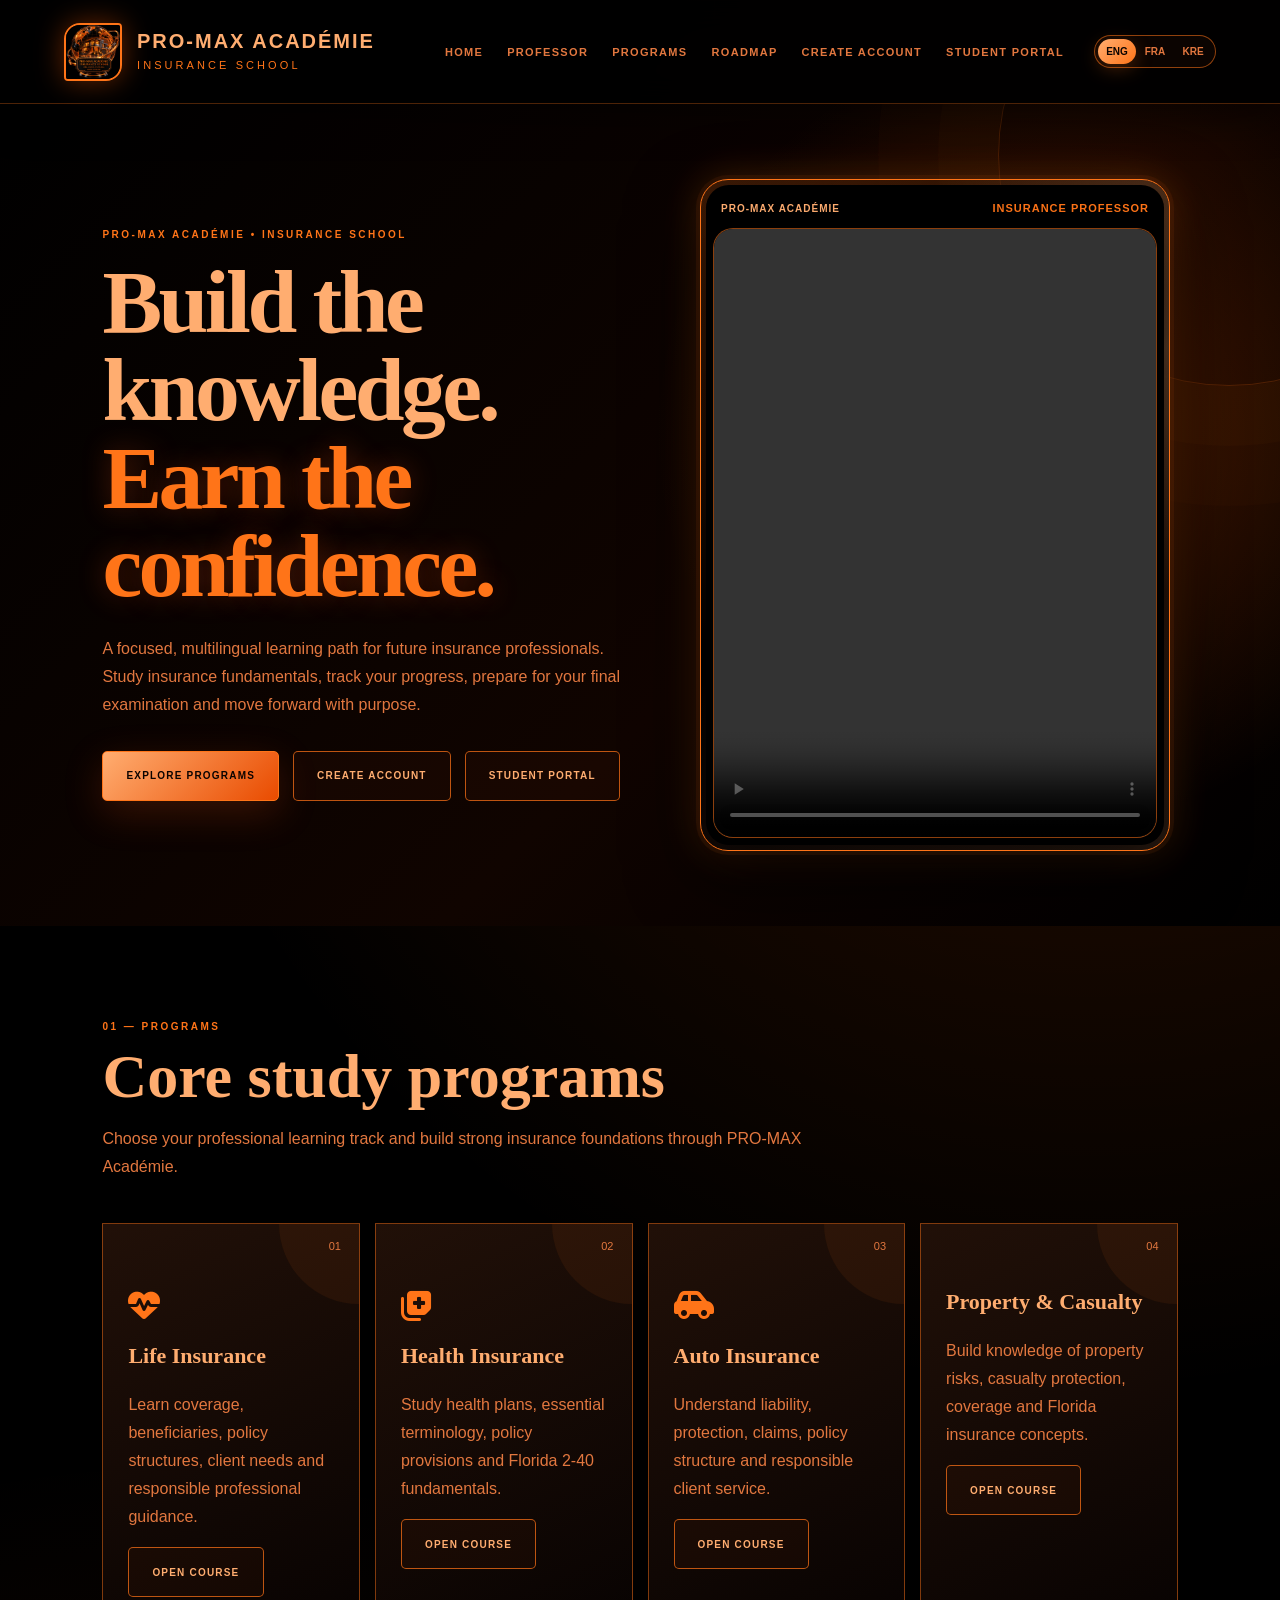
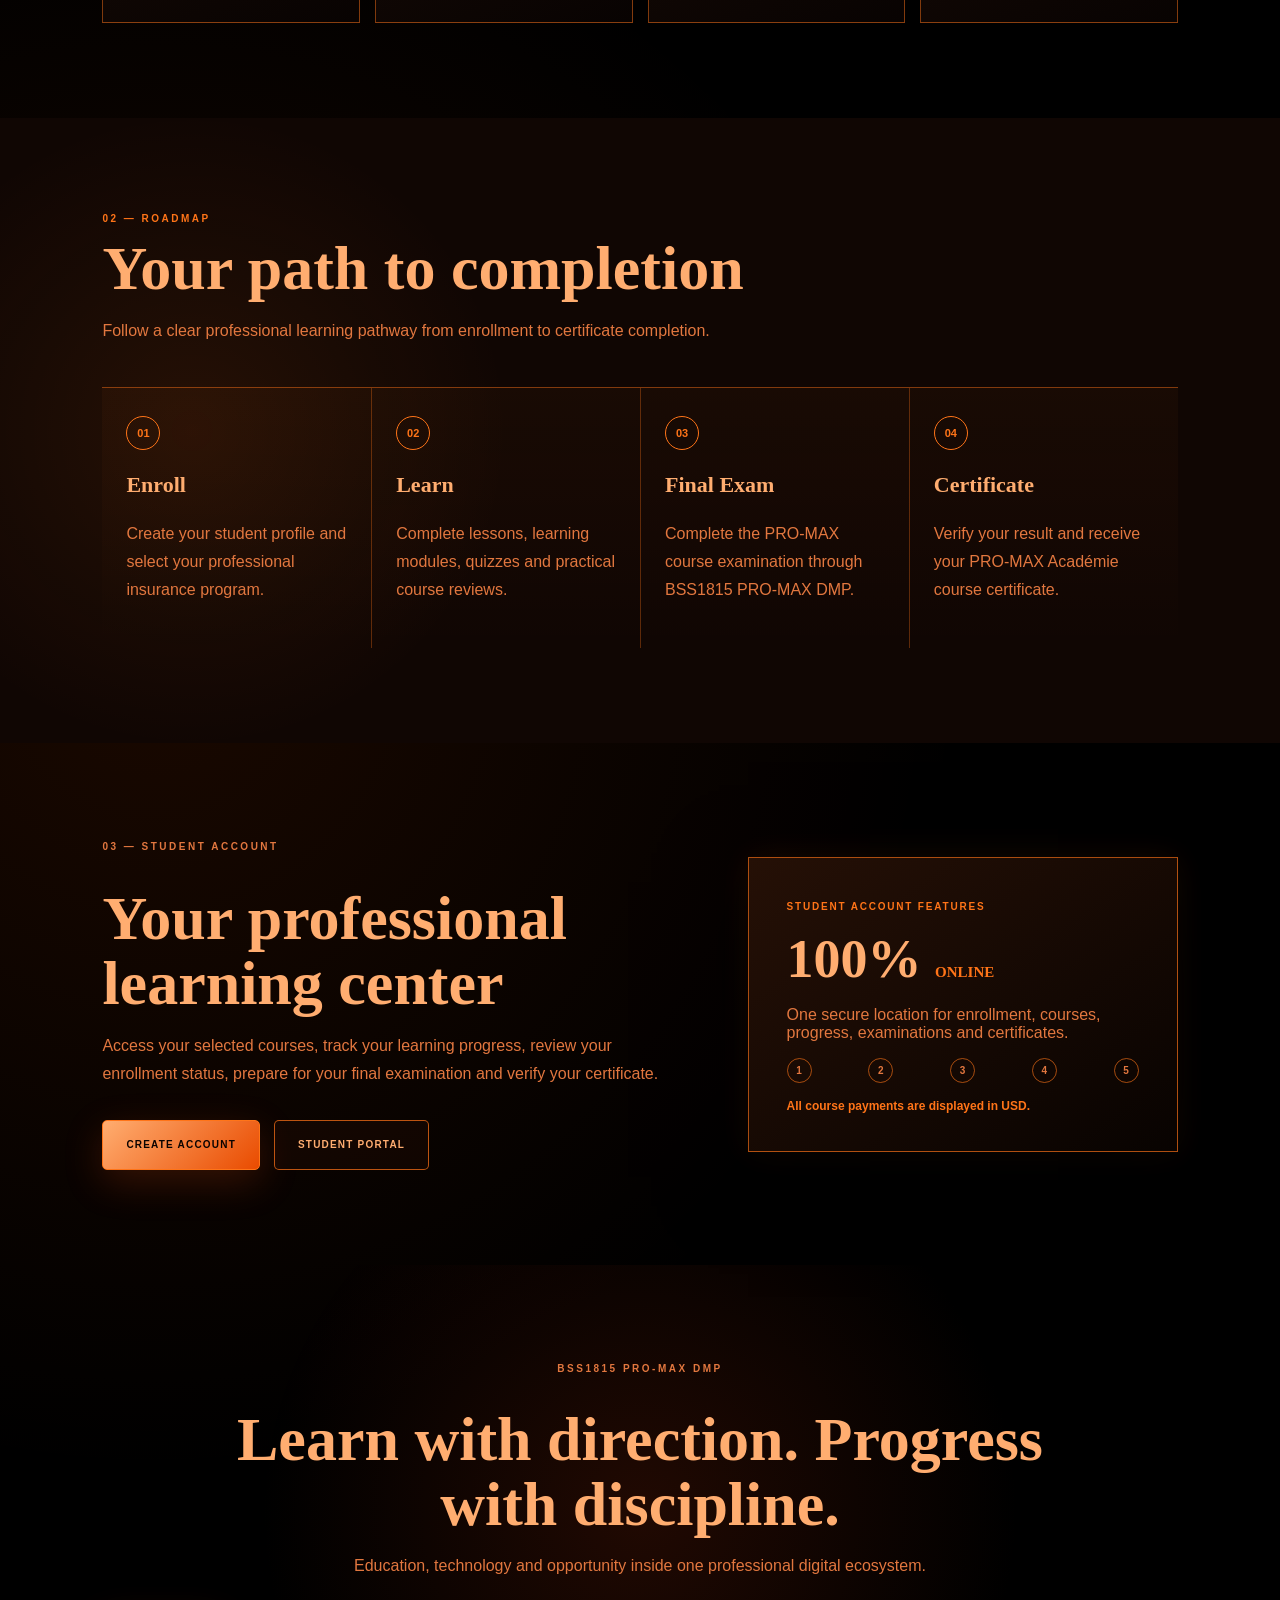
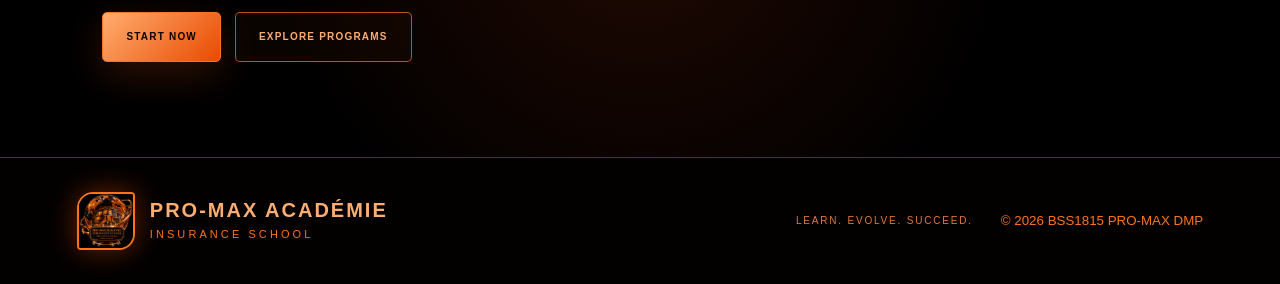
==== index.html @ a28168a7 "Refactor HTML structure and improve meta tags Updated the viewport meta tag formatting, improved the" ====
<!DOCTYPE html>
<html lang="en" id="htmlRoot" translate="no">
<head>
  <meta charset="UTF-8">

  <meta
    name="viewport"
    content="width=device-width, initial-scale=1.0"
  >

  <meta name="theme-color" content="#000000">
  <meta name="google" content="notranslate">

  <meta
    name="description"
    content="PRO-MAX Académie Insurance School — professional multilingual insurance education based in Orlando, Florida and available 100% online."
  >

  <title>PRO-MAX Académie | Insurance School</title>

  <link
    rel="preconnect"
    href="https://fonts.googleapis.com"
  >

  <link
    rel="preconnect"
    href="https://fonts.gstatic.com"
    crossorigin
  >

  <link
    href="https://fonts.googleapis.com/css2?family=Cinzel:wght@600;700;800;900&family=Montserrat:wght@400;500;600;700;800;900&display=swap"
    rel="stylesheet"
  >

  <link
    rel="stylesheet"
    href="https://cdnjs.cloudflare.com/ajax/libs/font-awesome/6.7.2/css/all.min.css"
  >

  <link rel="stylesheet" href="./style.css">
</head>

<body>

  <header class="topbar">

    <a
      class="brand"
      href="#home"
      aria-label="PRO-MAX Académie Insurance School"
    >
      <img
        class="brand-mark"
        src="./insurance-school-logo.png"
        alt="PRO-MAX Académie Insurance School"
      >

      <span>
        <strong>PRO-MAX ACADÉMIE</strong>
        <small data-t="schoolName">INSURANCE SCHOOL</small>
      </span>
    </a>

    <nav aria-label="Main navigation">

      <a href="#home" data-t="navHome">
        Home
      </a>

      <a href="#professor" data-t="navProfessor">
        Professor
      </a>

      <a href="#programs" data-t="navPrograms">
        Programs
      </a>

      <a href="#roadmap" data-t="navRoadmap">
        Roadmap
      </a>

      <a href="./student-profile.html" data-t="navCreate">
        Create Account
      </a>

      <a href="./student-portal.html" data-t="navPortal">
        Student Portal
      </a>

    </nav>

    <div
      class="langs"
      aria-label="Language selector"
    >
      <button
        type="button"
        class="active"
        data-lang="en"
      >
        ENG
      </button>

      <button
        type="button"
        data-lang="fr"
      >
        FRA
      </button>

      <button
        type="button"
        data-lang="ht"
      >
        KRE
      </button>
    </div>

  </header>

  <main>

    <section class="hero" id="home">

      <div class="hero-copy">

        <p class="kicker" data-t="eyebrow">
          PRO-MAX ACADÉMIE • INSURANCE SCHOOL
        </p>

        <h1>
          <b data-t="titleA">
            Build the knowledge.
          </b>

          <span data-t="titleB">
            Earn the confidence.
          </span>
        </h1>

        <p class="intro" data-t="intro">
          A focused, multilingual learning path for future
          insurance professionals. Study insurance fundamentals,
          track your progress, prepare for your final examination
          and move forward with purpose.
        </p>

        <div class="actions">

          <a
            class="primary"
            href="#programs"
            data-t="explore"
          >
            Explore Programs
          </a>

          <a
            class="secondary"
            href="./student-profile.html"
            data-t="createAccount"
          >
            Create Account
          </a>

          <a
            class="secondary"
            href="./student-portal.html"
            data-t="portal"
          >
            Student Portal
          </a>

        </div>

      </div>

      <div
        class="professor-video-wrap"
        id="professor"
      >

        <div class="professor-video-card">

          <div class="video-label">

            <span data-t="videoInstitution">
              PRO-MAX ACADÉMIE
            </span>

            <strong data-t="videoProfessor">
              INSURANCE PROFESSOR
            </strong>

          </div>

          <video
            class="professor-video"
            controls
            autoplay
            muted
            loop
            playsinline
            preload="auto"
          >
            <source
              src="./promax-insurance-professor-15s.mp4"
              type="video/mp4"
            >

            Your browser does not support HTML5 video.
          </video>

        </div>

      </div>

    </section>

    <section class="section" id="programs">

      <p class="kicker">
        01 — PROGRAMS
      </p>

      <h2 data-t="programTitle">
        Core study programs
      </h2>

      <p class="section-lead" data-t="programSub">
        Choose your professional learning track and build
        strong insurance foundations through PRO-MAX Académie.
      </p>

      <div class="grid">

        <article class="card">

          <span class="number">01</span>

          <i
            class="icon fa-solid fa-heart-pulse"
            aria-hidden="true"
          ></i>

          <h3 data-t="lifeTitle">
            Life Insurance
          </h3>

          <p data-t="lifeText">
            Learn coverage, beneficiaries, policy structures,
            client needs and responsible professional guidance.
          </p>

          <a
            class="secondary"
            href="./life-insurance.html"
            data-t="openCourse"
          >
            Open Course
          </a>

        </article>

        <article class="card">

          <span class="number">02</span>

          <i
            class="icon fa-solid fa-notes-medical"
            aria-hidden="true"
          ></i>

          <h3 data-t="healthTitle">
            Health Insurance
          </h3>

          <p data-t="healthText">
            Study health plans, essential terminology,
            policy provisions and Florida 2-40 fundamentals.
          </p>

          <a
            class="secondary"
            href="./health-insurance.html"
            data-t="openCourse"
          >
            Open Course
          </a>

        </article>

        <article class="card">

          <span class="number">03</span>

          <i
            class="icon fa-solid fa-car-side"
            aria-hidden="true"
          ></i>

          <h3 data-t="autoTitle">
            Auto Insurance
          </h3>

          <p data-t="autoText">
            Understand liability, protection, claims,
            policy structure and responsible client service.
          </p>

          <a
            class="secondary"
            href="./auto-insurance.html"
            data-t="openCourse"
          >
            Open Course
          </a>

        </article>

        <article class="card">

          <span class="number">04</span>

          <i
            class="icon fa-solid fa-house-shield"
            aria-hidden="true"
          ></i>

          <h3 data-t="propertyTitle">
            Property &amp; Casualty
          </h3>

          <p data-t="propertyText">
            Build knowledge of property risks, casualty
            protection, coverage and Florida insurance concepts.
          </p>

          <a
            class="secondary"
            href="./property-casualty.html"
            data-t="openCourse"
          >
            Open Course
          </a>

        </article>

      </div>

    </section>

    <section
      class="section dark"
      id="roadmap"
    >

      <p class="kicker">
        02 — ROADMAP
      </p>

      <h2 data-t="journey">
        Your path to completion
      </h2>

      <p class="section-lead" data-t="roadmapIntro">
        Follow a clear professional learning pathway from
        enrollment to certificate completion.
      </p>

      <div class="steps">

        <article class="step">

          <b>01</b>

          <h3 data-t="enrollTitle">
            Enroll
          </h3>

          <p data-t="enrollText">
            Create your student profile and select your
            professional insurance program.
          </p>

        </article>

        <article class="step">

          <b>02</b>

          <h3 data-t="learnTitle">
            Learn
          </h3>

          <p data-t="learnText">
            Complete lessons, learning modules,
            quizzes and practical course reviews.
          </p>

        </article>

        <article class="step">

          <b>03</b>

          <h3 data-t="examTitle">
            Final Exam
          </h3>

          <p data-t="examText">
            Complete the PRO-MAX course examination
            through BSS1815 PRO-MAX DMP.
          </p>

        </article>

        <article class="step">

          <b>04</b>

          <h3 data-t="certificateTitle">
            Certificate
          </h3>

          <p data-t="certificateText">
            Verify your result and receive your
            PRO-MAX Académie course certificate.
          </p>

        </article>

      </div>

    </section>

    <section
      class="section payment"
      id="portal"
    >

      <div class="payment-copy">

        <p class="kicker">
          03 — STUDENT ACCOUNT
        </p>

        <h2 data-t="studentCenterTitle">
          Your professional learning center
        </h2>

        <p data-t="studentCenterText">
          Access your selected courses, track your learning
          progress, review your enrollment status, prepare for
          your final examination and verify your certificate.
        </p>

        <div class="actions">

          <a
            class="primary"
            href="./student-profile.html"
            data-t="createAccount"
          >
            Create Account
          </a>

          <a
            class="secondary"
            href="./student-portal.html"
            data-t="portal"
          >
            Student Portal
          </a>

        </div>

      </div>

      <aside class="payment-card">

        <span data-t="accountFeatures">
          Student account features
        </span>

        <strong>
          100%
          <small data-t="online">
            ONLINE
          </small>
        </strong>

        <p data-t="accountText">
          One secure location for enrollment, courses,
          progress, examinations and certificates.
        </p>

        <div class="pay-dots">
          <b>1</b>
          <b>2</b>
          <b>3</b>
          <b>4</b>
          <b>5</b>
        </div>

        <div class="status" data-t="currencyNotice">
          All course payments are displayed in USD.
        </div>

      </aside>

    </section>

    <section class="cta">

      <p class="kicker">
        BSS1815 PRO-MAX DMP
      </p>

      <h2 data-t="promise">
        Learn with direction. Progress with discipline.
      </h2>

      <p data-t="promiseSub">
        Education, technology and opportunity inside one
        professional digital ecosystem.
      </p>

      <div class="actions">

        <a
          class="primary"
          href="./student-profile.html"
          data-t="startNow"
        >
          Start Now
        </a>

        <a
          class="secondary"
          href="#programs"
          data-t="explore"
        >
          Explore Programs
        </a>

      </div>

    </section>

  </main>

  <footer>

    <div class="brand">

      <img
        class="brand-mark"
        src="./insurance-school-logo.png"
        alt="PRO-MAX Académie Insurance School"
      >

      <span>
        <strong>PRO-MAX ACADÉMIE</strong>

        <small data-t="schoolName">
          INSURANCE SCHOOL
        </small>
      </span>

    </div>

    <p data-t="footer">
      LEARN. EVOLVE. SUCCEED.
    </p>

    <small>
      © <span id="year">2026</span>
      BSS1815 PRO-MAX DMP
    </small>

  </footer>

  <script>
    "use strict";

    const translations = {
      en: {
        schoolName: "INSURANCE SCHOOL",
        navHome: "Home",
        navProfessor: "Professor",
        navPrograms: "Programs",
        navRoadmap: "Roadmap",
        navCreate: "Create Account",
        navPortal: "Student Portal",
        eyebrow: "PRO-MAX ACADÉMIE • INSURANCE SCHOOL",
        titleA: "Build the knowledge.",
        titleB: "Earn the confidence.",
        intro:
          "A focused, multilingual learning path for future insurance professionals. Study insurance fundamentals, track your progress, prepare for your final examination and move forward with purpose.",
        explore: "Explore Programs",
        createAccount: "Create Account",
        portal: "Student Portal",
        videoInstitution: "PRO-MAX ACADÉMIE",
        videoProfessor: "INSURANCE PROFESSOR",
        programTitle: "Core study programs",
        programSub:
          "Choose your professional learning track and build strong insurance foundations through PRO-MAX Académie.",
        lifeTitle: "Life Insurance",
        lifeText:
          "Learn coverage, beneficiaries, policy structures, client needs and responsible professional guidance.",
        healthTitle: "Health Insurance",
        healthText:
          "Study health plans, essential terminology, policy provisions and Florida 2-40 fundamentals.",
        autoTitle: "Auto Insurance",
        autoText:
          "Understand liability, protection, claims, policy structure and responsible client service.",
        propertyTitle: "Property & Casualty",
        propertyText:
          "Build knowledge of property risks, casualty protection, coverage and Florida insurance concepts.",
        openCourse: "Open Course",
        journey: "Your path to completion",
        roadmapIntro:
          "Follow a clear professional learning pathway from enrollment to certificate completion.",
        enrollTitle: "Enroll",
        enrollText:
          "Create your student profile and select your professional insurance program.",
        learnTitle: "Learn",
        learnText:
          "Complete lessons, learning modules, quizzes and practical course reviews.",
        examTitle: "Final Exam",
        examText:
          "Complete the PRO-MAX course examination through BSS1815 PRO-MAX DMP.",
        certificateTitle: "Certificate",
        certificateText:
          "Verify your result and receive your PRO-MAX Académie course certificate.",
        studentCenterTitle:
          "Your professional learning center",
        studentCenterText:
          "Access your selected courses, track your learning progress, review your enrollment status, prepare for your final examination and verify your certificate.",
        accountFeatures:
          "Student account features",
        online: "ONLINE",
        accountText:
          "One secure location for enrollment, courses, progress, examinations and certificates.",
        currencyNotice:
          "All course payments are displayed in USD.",
        promise:
          "Learn with direction. Progress with discipline.",
        promiseSub:
          "Education, technology and opportunity inside one professional digital ecosystem.",
        startNow: "Start Now",
        footer:
          "LEARN. EVOLVE. SUCCEED."
      },

      fr: {
        schoolName: "ÉCOLE D’ASSURANCE",
        navHome: "Accueil",
        navProfessor: "Professeur",
        navPrograms: "Programmes",
        navRoadmap: "Parcours",
        navCreate: "Créer un compte",
        navPortal: "Portail étudiant",
        eyebrow:
          "PRO-MAX ACADÉMIE • ÉCOLE D’ASSURANCE",
        titleA:
          "Développez vos connaissances.",
        titleB:
          "Gagnez en confiance.",
        intro:
          "Un parcours multilingue destiné aux futurs professionnels de l’assurance. Étudiez les principes fondamentaux, suivez votre progression et préparez votre examen final.",
        explore:
          "Voir les programmes",
        createAccount:
          "Créer un compte",
        portal:
          "Portail étudiant",
        videoInstitution:
          "PRO-MAX ACADÉMIE",
        videoProfessor:
          "PROFESSEUR D’ASSURANCE",
        programTitle:
          "Programmes fondamentaux",
        programSub:
          "Choisissez votre parcours professionnel et développez de solides connaissances en assurance.",
        lifeTitle:
          "Assurance vie",
        lifeText:
          "Étudiez les garanties, les bénéficiaires, les contrats et les besoins des clients.",
        healthTitle:
          "Assurance santé",
        healthText:
          "Étudiez les régimes, la terminologie et les principes Florida 2-40.",
        autoTitle:
          "Assurance automobile",
        autoText:
          "Comprenez la responsabilité, la protection, les réclamations et les contrats.",
        propertyTitle:
          "Biens et risques divers",
        propertyText:
          "Développez vos connaissances des risques, protections et garanties.",
        openCourse:
          "Ouvrir le cours",
        journey:
          "Votre parcours vers la réussite",
        roadmapIntro:
          "Suivez un parcours professionnel clair de l’inscription au certificat.",
        enrollTitle:
          "Inscription",
        enrollText:
          "Créez votre profil étudiant et sélectionnez votre programme.",
        learnTitle:
          "Formation",
        learnText:
          "Terminez les leçons, modules, quiz et révisions pratiques.",
        examTitle:
          "Examen final",
        examText:
          "Passez l’examen PRO-MAX via BSS1815 PRO-MAX DMP.",
        certificateTitle:
          "Certificat",
        certificateText:
          "Vérifiez votre résultat et recevez votre certificat PRO-MAX Académie.",
        studentCenterTitle:
          "Votre centre d’apprentissage",
        studentCenterText:
          "Accédez à vos cours, suivez votre progression et préparez votre examen.",
        accountFeatures:
          "Fonctions du compte étudiant",
        online:
          "EN LIGNE",
        accountText:
          "Un espace sécurisé pour les cours, les examens et les certificats.",
        currencyNotice:
          "Tous les paiements des cours sont affichés en USD.",
        promise:
          "Apprenez avec méthode. Progressez avec discipline.",
        promiseSub:
          "Éducation, technologie et opportunité dans un écosystème professionnel.",
        startNow:
          "Commencer",
        footer:
          "APPRENDRE. ÉVOLUER. RÉUSSIR."
      },

      ht: {
        schoolName: "LEKÒL ASIRANS",
        navHome: "Akèy",
        navProfessor: "Pwofesè",
        navPrograms: "Pwogram",
        navRoadmap: "Chemen",
        navCreate: "Kreye kont",
        navPortal: "Pòtal elèv",
        eyebrow:
          "PRO-MAX ACADÉMIE • LEKÒL ASIRANS",
        titleA:
          "Devlope konesans.",
        titleB:
          "Pran konfyans.",
        intro:
          "Yon chemen aprantisaj nan plizyè lang pou pwochen pwofesyonèl asirans yo. Etidye prensip asirans yo, swiv pwogrè ou epi prepare egzamen final ou.",
        explore:
          "Gade pwogram yo",
        createAccount:
          "Kreye kont",
        portal:
          "Pòtal elèv",
        videoInstitution:
          "PRO-MAX ACADÉMIE",
        videoProfessor:
          "PWOFESÈ ASIRANS",
        programTitle:
          "Pwogram prensipal yo",
        programSub:
          "Chwazi pwogram pwofesyonèl ou epi devlope bon konesans nan asirans.",
        lifeTitle:
          "Asirans vi",
        lifeText:
          "Aprann sou pwoteksyon, benefisyè, kontra ak bezwen kliyan yo.",
        healthTitle:
          "Asirans sante",
        healthText:
          "Etidye plan sante, tèm enpòtan ak prensip Florida 2-40.",
        autoTitle:
          "Asirans machin",
        autoText:
          "Konprann responsablite, pwoteksyon, reklamasyon ak kontra yo.",
        propertyTitle:
          "Pwopriyete ak responsablite",
        propertyText:
          "Devlope konesans sou risk, pwoteksyon ak garanti asirans.",
        openCourse:
          "Ouvri kou a",
        journey:
          "Chemen ou pou fini",
        roadmapIntro:
          "Swiv yon chemen klè depi enskripsyon rive nan sètifika.",
        enrollTitle:
          "Enskri",
        enrollText:
          "Kreye pwofil elèv ou epi chwazi pwogram asirans ou.",
        learnTitle:
          "Aprann",
        learnText:
          "Fini leson, modil, egzamen pratik ak revizyon yo.",
        examTitle:
          "Egzamen final",
        examText:
          "Pase egzamen PRO-MAX la atravè BSS1815 PRO-MAX DMP.",
        certificateTitle:
          "Sètifika",
        certificateText:
          "Verifye rezilta ou epi resevwa sètifika PRO-MAX Académie ou.",
        studentCenterTitle:
          "Sant aprantisaj pwofesyonèl ou",
        studentCenterText:
          "Antre nan kou ou yo, swiv pwogrè ou epi prepare egzamen final ou.",
        accountFeatures:
          "Fonksyon kont elèv la",
        online:
          "SOU ENTÈNÈT",
        accountText:
          "Yon espas sekirize pou kou, egzamen ak sètifika.",
        currencyNotice:
          "Tout peman kou yo afiche an USD.",
        promise:
          "Aprann avèk direksyon. Avanse avèk disiplin.",
        promiseSub:
          "Edikasyon, teknoloji ak opòtinite nan yon ekosistèm pwofesyonèl.",
        startNow:
          "Kòmanse",
        footer:
          "APRANN. EVOLYE. REYISI."
      }
    };

    function changeLanguage(language) {
      const selected =
        translations[language] || translations.en;

      document.documentElement.lang =
        language === "ht" ? "ht" : language;

      document
        .querySelectorAll("[data-t]")
        .forEach(function (element) {
          const key = element.dataset.t;

          if (selected[key]) {
            element.textContent = selected[key];
          }
        });

      document
        .querySelectorAll("[data-lang]")
        .forEach(function (button) {
          button.classList.toggle(
            "active",
            button.dataset.lang === language
          );
        });

      localStorage.setItem(
        "promaxInsuranceLanguage",
        language
      );
    }

    document
      .querySelectorAll("[data-lang]")
      .forEach(function (button) {
        button.addEventListener(
          "click",
          function () {
            changeLanguage(button.dataset.lang);
          }
        );
      });

    const savedLanguage =
      localStorage.getItem(
        "promaxInsuranceLanguage"
      ) || "en";

    changeLanguage(savedLanguage);

    document.getElementById("year").textContent =
      new Date().getFullYear();
  </script>

</body>
</html>
---- style.css ----
:root {
  --black: #000000;
  --black-soft: #0b0300;
  --black-card: #130603;
  --apricot: #ffad70;
  --apricot-dark: #e2773f;
  --orange: #ff7418;
  --burnt-orange: #e94b00;
  --orange-line: #c74610;
  --orange-glow: rgba(255, 116, 24, 0.35);
  --border: rgba(255, 116, 24, 0.38);
}

* {
  box-sizing: border-box;
}

html {
  scroll-behavior: smooth;
}

body {
  min-height: 100vh;
  margin: 0;
  overflow-x: hidden;
  color: var(--apricot);
  background:
    radial-gradient(
      circle at 85% 12%,
      rgba(255, 90, 0, 0.17),
      transparent 30%
    ),
    radial-gradient(
      circle at 12% 65%,
      rgba(233, 75, 0, 0.11),
      transparent 32%
    ),
    var(--black);
  font-family: Arial, Helvetica, sans-serif;
}

body::before {
  content: "";
  position: fixed;
  inset: 0;
  z-index: -1;
  pointer-events: none;
  background-image:
    linear-gradient(
      rgba(255, 116, 24, 0.025) 1px,
      transparent 1px
    ),
    linear-gradient(
      90deg,
      rgba(255, 116, 24, 0.025) 1px,
      transparent 1px
    );
  background-size: 42px 42px;
  mask-image:
    linear-gradient(
      to bottom,
      rgba(0, 0, 0, 0.7),
      transparent 85%
    );
}

img,
iframe {
  max-width: 100%;
}

a {
  color: inherit;
  text-decoration: none;
}

button,
input,
select,
textarea {
  font: inherit;
}

button,
a {
  -webkit-tap-highlight-color: transparent;
}

section {
  scroll-margin-top: 110px;
}

/* HEADER */

.topbar {
  position: sticky;
  top: 0;
  z-index: 100;
  display: flex;
  align-items: center;
  min-height: 104px;
  padding: 12px 5vw;
  gap: 30px;
  border-bottom: 1px solid rgba(255, 116, 24, 0.3);
  background: rgba(0, 0, 0, 0.95);
  box-shadow: 0 12px 40px rgba(0, 0, 0, 0.45);
  backdrop-filter: blur(15px);
}

.brand {
  display: flex;
  align-items: center;
  min-width: 0;
  margin-right: auto;
  gap: 15px;
}

.brand-mark {
  display: grid;
  flex: 0 0 58px;
  width: 58px;
  height: 58px;
  place-items: center;
  border: 2px solid var(--orange);
  border-radius: 16px 4px;
  color: var(--apricot);
  background:
    linear-gradient(
      145deg,
      rgba(255, 116, 24, 0.2),
      rgba(0, 0, 0, 0.95)
    );
  box-shadow:
    0 0 28px rgba(255, 90, 0, 0.4),
    inset 0 0 18px rgba(255, 116, 24, 0.12);
  font-size: 19px;
  font-weight: 900;
}

.brand span {
  min-width: 0;
}

.brand strong,
.brand small {
  display: block;
}

.brand strong {
  color: var(--apricot);
  font-size: 20px;
  line-height: 1.1;
  letter-spacing: 0.1em;
  white-space: nowrap;
}

.brand small {
  margin-top: 7px;
  color: var(--orange);
  font-size: 11px;
  line-height: 1.2;
  letter-spacing: 0.28em;
  white-space: nowrap;
}

nav {
  display: flex;
  align-items: center;
  gap: 24px;
}

nav a {
  position: relative;
  padding: 12px 0;
  color: var(--apricot-dark);
  font-size: 11px;
  font-weight: 800;
  letter-spacing: 0.12em;
  text-transform: uppercase;
  transition:
    color 0.25s ease,
    transform 0.25s ease;
}

nav a::after {
  content: "";
  position: absolute;
  right: 0;
  bottom: 5px;
  left: 0;
  height: 1px;
  background: var(--orange);
  transform: scaleX(0);
  transition: transform 0.25s ease;
}

nav a:hover {
  color: var(--apricot);
  transform: translateY(-1px);
}

nav a:hover::after {
  transform: scaleX(1);
}

.langs {
  display: flex;
  padding: 3px;
  border: 1px solid rgba(255, 116, 24, 0.55);
  border-radius: 30px;
  background: rgba(255, 116, 24, 0.04);
}

.langs button {
  min-width: 38px;
  padding: 7px;
  border: 0;
  border-radius: 20px;
  color: var(--apricot-dark);
  background: transparent;
  cursor: pointer;
  font-size: 10px;
  font-weight: 900;
  transition:
    color 0.2s ease,
    background 0.2s ease,
    transform 0.2s ease;
}

.langs button:hover {
  color: var(--apricot);
}

.langs button.active {
  color: var(--black-soft);
  background:
    linear-gradient(
      135deg,
      var(--apricot),
      var(--orange)
    );
  box-shadow: 0 5px 18px rgba(255, 116, 24, 0.25);
}

/* HERO */

.hero {
  position: relative;
  display: grid;
  grid-template-columns: 1.05fr 0.95fr;
  align-items: center;
  min-height: 680px;
  padding: 75px 8vw;
  gap: 55px;
  overflow: hidden;
  background:
    radial-gradient(
      circle at 82% 40%,
      rgba(255, 90, 0, 0.24),
      transparent 34%
    ),
    linear-gradient(
      135deg,
      var(--black),
      #100400 60%,
      var(--black)
    );
}

.hero::before {
  content: "";
  position: absolute;
  top: -180px;
  right: -180px;
  width: 460px;
  height: 460px;
  border: 1px solid rgba(255, 116, 24, 0.2);
  border-radius: 50%;
  box-shadow:
    0 0 0 60px rgba(255, 116, 24, 0.025),
    0 0 0 120px rgba(255, 116, 24, 0.018);
  pointer-events: none;
}

.hero-copy,
.professor-video-wrap {
  position: relative;
  z-index: 2;
}

.kicker {
  margin: 0;
  color: var(--orange);
  font-size: 10px;
  font-weight: 900;
  letter-spacing: 0.25em;
  text-transform: uppercase;
}

.hero h1 {
  margin: 18px 0 25px;
  color: var(--apricot);
  font-family: Georgia, "Times New Roman", serif;
  font-size: clamp(50px, 7vw, 94px);
  line-height: 0.98;
  letter-spacing: -0.04em;
}

.hero h1 b {
  display: block;
  color: var(--apricot);
}

.hero h1 span {
  display: block;
  color: var(--orange);
  text-shadow: 0 0 28px rgba(233, 84, 23, 0.3);
}

.intro,
.section-lead,
.card p,
.step p,
.cta > p {
  max-width: 720px;
  color: var(--apricot-dark);
  line-height: 1.75;
}

.intro {
  font-size: 16px;
}

.actions {
  display: flex;
  margin-top: 32px;
  gap: 14px;
}

.primary,
.secondary {
  display: inline-flex;
  align-items: center;
  justify-content: center;
  min-height: 50px;
  padding: 14px 23px;
  border-radius: 5px;
  font-size: 10px;
  font-weight: 900;
  letter-spacing: 0.12em;
  text-align: center;
  text-transform: uppercase;
  transition:
    transform 0.25s ease,
    box-shadow 0.25s ease,
    border-color 0.25s ease;
}

.primary {
  border: 1px solid var(--orange);
  color: var(--black-soft);
  background:
    linear-gradient(
      135deg,
      var(--apricot),
      var(--burnt-orange)
    );
  box-shadow: 0 12px 38px rgba(217, 77, 20, 0.22);
}

.secondary {
  border: 1px solid rgba(255, 116, 24, 0.72);
  color: var(--apricot);
  background: rgba(255, 116, 24, 0.04);
}

.primary:hover,
.secondary:hover {
  transform: translateY(-3px);
  border-color: var(--apricot);
  box-shadow: 0 15px 35px rgba(255, 116, 24, 0.28);
}

/* PROFESSOR VIDEO */

.professor-video-wrap {
  display: flex;
  align-items: center;
  justify-content: center;
  width: 100%;
}

.professor-video-card {
  position: relative;
  width: min(100%, 470px);
  padding: 12px;
  overflow: hidden;
  border: 1px solid var(--orange);
  border-radius: 28px;
  background:
    linear-gradient(
      145deg,
      rgba(255, 116, 24, 0.2),
      rgba(0, 0, 0, 0.98) 48%,
      rgba(255, 173, 112, 0.14)
    );
  box-shadow:
    0 0 0 4px rgba(255, 116, 24, 0.07),
    0 25px 70px rgba(0, 0, 0, 0.75),
    0 0 38px rgba(255, 116, 24, 0.27);
  isolation: isolate;
}

.professor-video-card::before {
  content: "";
  position: absolute;
  inset: -55%;
  z-index: -1;
  background:
    conic-gradient(
      transparent,
      rgba(255, 173, 112, 0.3),
      transparent 30%
    );
  animation: professorGlow 8s linear infinite;
}

.professor-video-card::after {
  content: "";
  position: absolute;
  inset: 5px;
  z-index: -1;
  border-radius: 23px;
  background: var(--black);
}

.video-label {
  display: flex;
  position: relative;
  z-index: 2;
  align-items: center;
  justify-content: space-between;
  padding: 10px 8px 14px;
  gap: 12px;
  color: var(--apricot);
  letter-spacing: 1px;
}

.video-label span {
  color: var(--apricot);
  font-size: 10px;
  font-weight: 800;
}

.video-label strong {
  color: var(--orange);
  font-size: 11px;
  font-weight: 900;
}

.professor-video {
  display: block;
  position: relative;
  z-index: 2;
  width: 100%;
  height: 610px;
  overflow: hidden;
  border: 1px solid rgba(255, 116, 24, 0.55);
  border-radius: 20px;
  background: var(--black);
  box-shadow:
    inset 0 0 30px rgba(255, 116, 24, 0.08),
    0 18px 45px rgba(0, 0, 0, 0.5);
}

.open-professor-video {
  display: flex;
  position: relative;
  z-index: 2;
  align-items: center;
  justify-content: center;
  min-height: 54px;
  margin-top: 12px;
  padding: 12px 18px;
  border: 1px solid var(--orange);
  border-radius: 16px;
  color: var(--black);
  background:
    linear-gradient(
      135deg,
      var(--apricot),
      var(--orange)
    );
  box-shadow: 0 10px 28px rgba(255, 116, 24, 0.2);
  font-size: 12px;
  font-weight: 900;
  letter-spacing: 1px;
  text-align: center;
  transition:
    transform 0.25s ease,
    box-shadow 0.25s ease;
}

.open-professor-video:hover {
  transform: translateY(-3px);
  box-shadow: 0 15px 34px rgba(255, 116, 24, 0.38);
}

/* PROGRAM SECTIONS */

.section,
.cta {
  padding: 95px 8vw;
}

.section h2,
.cta h2 {
  margin: 12px 0;
  color: var(--apricot);
  font-family: Georgia, "Times New Roman", serif;
  font-size: clamp(36px, 5vw, 62px);
  font-weight: 700;
  line-height: 1.05;
}

.grid,
.steps {
  display: grid;
  grid-template-columns: repeat(4, 1fr);
  margin-top: 42px;
  gap: 15px;
}

.card {
  position: relative;
  min-height: 280px;
  padding: 25px;
  overflow: hidden;
  border: 1px solid rgba(255, 116, 24, 0.48);
  background:
    linear-gradient(
      155deg,
      #211008,
      #080302
    );
  transition:
    transform 0.25s ease,
    border-color 0.25s ease,
    box-shadow 0.25s ease;
}

.card::before {
  content: "";
  position: absolute;
  top: -80px;
  right: -80px;
  width: 160px;
  height: 160px;
  border-radius: 50%;
  background: rgba(255, 116, 24, 0.07);
}

.card:hover {
  transform: translateY(-6px);
  border-color: var(--orange);
  box-shadow: 0 22px 45px rgba(0, 0, 0, 0.45);
}

.card .number {
  position: absolute;
  top: 16px;
  right: 18px;
  color: var(--apricot-dark);
  font-size: 11px;
}

.card .icon {
  display: block;
  margin: 40px 0 22px;
  color: var(--orange);
  font-size: 32px;
}

.card h3,
.step h3 {
  color: var(--apricot);
  font-family: Georgia, "Times New Roman", serif;
  font-size: 22px;
  font-weight: 700;
}

.dark {
  background:
    radial-gradient(
      circle at 15% 50%,
      rgba(255, 116, 24, 0.09),
      transparent 28%
    ),
    #100603;
}

.steps {
  border-top: 1px solid rgba(255, 116, 24, 0.48);
  gap: 0;
}

.step {
  min-height: 225px;
  padding: 28px 24px;
  border-left: 1px solid rgba(255, 116, 24, 0.32);
  background:
    linear-gradient(
      180deg,
      rgba(255, 116, 24, 0.04),
      transparent
    );
}

.step:first-child {
  border-left: 0;
}

.step > b {
  display: inline-grid;
  width: 34px;
  height: 34px;
  place-items: center;
  border: 1px solid var(--orange);
  border-radius: 50%;
  color: var(--orange);
  font-size: 11px;
}

/* PAYMENT */

.payment {
  display: grid;
  grid-template-columns: 1fr 430px;
  align-items: center;
  gap: 75px;
}

.payment-copy p {
  margin-bottom: 30px;
  color: var(--apricot-dark);
  line-height: 1.75;
}

.payment-card {
  padding: 38px;
  border: 1px solid rgba(255, 116, 24, 0.65);
  background:
    linear-gradient(
      145deg,
      #251006,
      #080301
    );
  box-shadow:
    0 25px 80px rgba(0, 0, 0, 0.75),
    0 0 32px rgba(255, 116, 24, 0.09);
}

.payment-card > span {
  color: var(--orange);
  font-size: 10px;
  font-weight: 900;
  letter-spacing: 0.18em;
  text-transform: uppercase;
}

.payment-card > strong {
  display: block;
  margin: 14px 0;
  color: var(--apricot);
  font-family: Georgia, "Times New Roman", serif;
  font-size: 54px;
  font-weight: 700;
}

.payment-card > strong small {
  color: var(--orange);
  font-size: 15px;
}

.payment-card > p {
  color: var(--apricot-dark);
}

.progress {
  height: 7px;
  overflow: hidden;
  background: #361208;
}

.progress i {
  display: block;
  width: 0;
  height: 100%;
  background:
    linear-gradient(
      90deg,
      var(--burnt-orange),
      var(--apricot)
    );
  box-shadow: 0 0 20px rgba(255, 116, 24, 0.45);
  transition: width 0.5s ease;
}

.pay-dots {
  display: flex;
  justify-content: space-between;
  margin-top: 14px;
}

.pay-dots b {
  display: grid;
  width: 25px;
  height: 25px;
  place-items: center;
  border: 1px solid rgba(255, 116, 24, 0.62);
  border-radius: 50%;
  color: var(--apricot-dark);
  font-size: 10px;
}

.pay-dots b.done {
  color: var(--black);
  background: var(--orange);
  box-shadow: 0 0 18px rgba(255, 116, 24, 0.32);
}

.pay-controls {
  display: flex;
  flex-wrap: wrap;
  margin-top: 25px;
  gap: 9px;
}

.pay-controls button {
  padding: 9px 12px;
  border: 1px solid rgba(255, 116, 24, 0.62);
  color: var(--apricot-dark);
  background: var(--black-card);
  cursor: pointer;
  transition:
    color 0.2s ease,
    background 0.2s ease,
    transform 0.2s ease;
}

.pay-controls button:hover {
  color: var(--black-soft);
  background: var(--orange);
  transform: translateY(-2px);
}

.status {
  margin-top: 16px;
  color: var(--orange);
  font-size: 12px;
  font-weight: 800;
}

/* CTA */

.cta {
  text-align: center;
  background:
    radial-gradient(
      circle,
      rgba(100, 28, 7, 0.33),
      transparent 55%
    );
}

.cta h2 {
  max-width: 900px;
  margin: 14px auto;
}

.cta > p {
  margin: 0 auto 30px;
}

/* FOOTER */

footer {
  display: flex;
  align-items: center;
  padding: 34px 6vw;
  gap: 28px;
  border-top: 1px solid rgba(255, 116, 24, 0.38);
  background: #030100;
}

footer > p {
  margin-left: auto;
  color: var(--apricot-dark);
  font-size: 10px;
  letter-spacing: 0.18em;
}

footer > small {
  color: var(--orange);
}

/* ANIMATIONS */

@keyframes professorGlow {
  to {
    transform: rotate(360deg);
  }
}

@keyframes videoEntrance {
  from {
    opacity: 0;
    transform: translateY(25px) scale(0.97);
  }

  to {
    opacity: 1;
    transform: translateY(0) scale(1);
  }
}

.professor-video-card {
  animation: videoEntrance 0.8s ease both;
}

/* TABLET */

@media (max-width: 1100px) {
  nav {
    gap: 14px;
  }

  nav a {
    font-size: 9px;
  }

  .hero {
    padding-right: 5vw;
    padding-left: 5vw;
    gap: 35px;
  }

  .professor-video {
    height: 560px;
  }
}

@media (max-width: 900px) {
  nav {
    display: none;
  }

  .hero {
    grid-template-columns: 1fr;
    min-height: auto;
    text-align: center;
  }

  .hero-copy {
    display: flex;
    flex-direction: column;
    align-items: center;
  }

  .professor-video-wrap {
    order: -1;
    width: min(500px, 92vw);
    margin: auto;
  }

  .grid,
  .steps {
    grid-template-columns: repeat(2, 1fr);
  }

  .payment {
    grid-template-columns: 1fr;
  }

  .payment-card {
    width: min(100%, 520px);
  }
}

/* MOBILE */

@media (max-width: 560px) {
  .topbar {
    min-height: 92px;
    padding: 10px 14px;
    gap: 10px;
  }

  .brand {
    gap: 10px;
  }

  .brand strong {
    font-size: 14px;
    letter-spacing: 0.055em;
  }

  .brand small {
    margin-top: 5px;
    font-size: 8px;
    letter-spacing: 0.17em;
  }

  .brand-mark {
    flex-basis: 46px;
    width: 46px;
    height: 46px;
    font-size: 15px;
  }

  .langs button {
    min-width: 30px;
    padding: 6px 5px;
    font-size: 9px;
  }

  .hero {
    min-height: auto;
    padding: 45px 18px 60px;
  }

  .hero h1 {
    font-size: 45px;
  }

  .intro {
    font-size: 14px;
  }

  .actions {
    flex-direction: column;
    width: 100%;
  }

  .actions a {
    justify-content: center;
    width: 100%;
  }

  .professor-video-wrap {
    width: 100%;
  }

  .professor-video-card {
    width: 100%;
    padding: 9px;
    border-radius: 22px;
  }

  .professor-video {
    height: 510px;
    border-radius: 16px;
  }

  .video-label {
    flex-direction: column;
    align-items: flex-start;
    padding: 8px 6px 12px;
  }

  .open-professor-video {
    min-height: 50px;
    border-radius: 13px;
    font-size: 10px;
  }

  .section,
  .cta {
    padding: 68px 20px;
  }

  .grid,
  .steps {
    grid-template-columns: 1fr;
  }

  .step {
    border-top: 1px solid rgba(255, 116, 24, 0.28);
    border-left: 0;
  }

  .step:first-child {
    border-top: 0;
  }

  .payment-card {
    padding: 24px;
  }

  .payment-card > strong {
    font-size: 42px;
  }

  footer {
    flex-direction: column;
    text-align: center;
  }

  footer > p {
    margin: 0;
  }
}

/* SMALL PHONE */

@media (max-width: 390px) {
  .brand strong {
    font-size: 12px;
  }

  .brand small {
    font-size: 7px;
  }

  .brand-mark {
    flex-basis: 42px;
    width: 42px;
    height: 42px;
  }

  .langs {
    padding: 2px;
  }

  .langs button {
    min-width: 26px;
    padding: 6px 3px;
    font-size: 8px;
  }

  .hero h1 {
    font-size: 39px;
  }

  .professor-video {
    height: 455px;
  }

  .payment-card {
    padding: 20px;
  }
}

/* REDUCED MOTION */

@media (prefers-reduced-motion: reduce) {
  html {
    scroll-behavior: auto;
  }

  *,
  *::before,
  *::after {
    animation-duration: 0.01ms !important;
    animation-iteration-count: 1 !important;
    transition-duration: 0.01ms !important;
  }
}
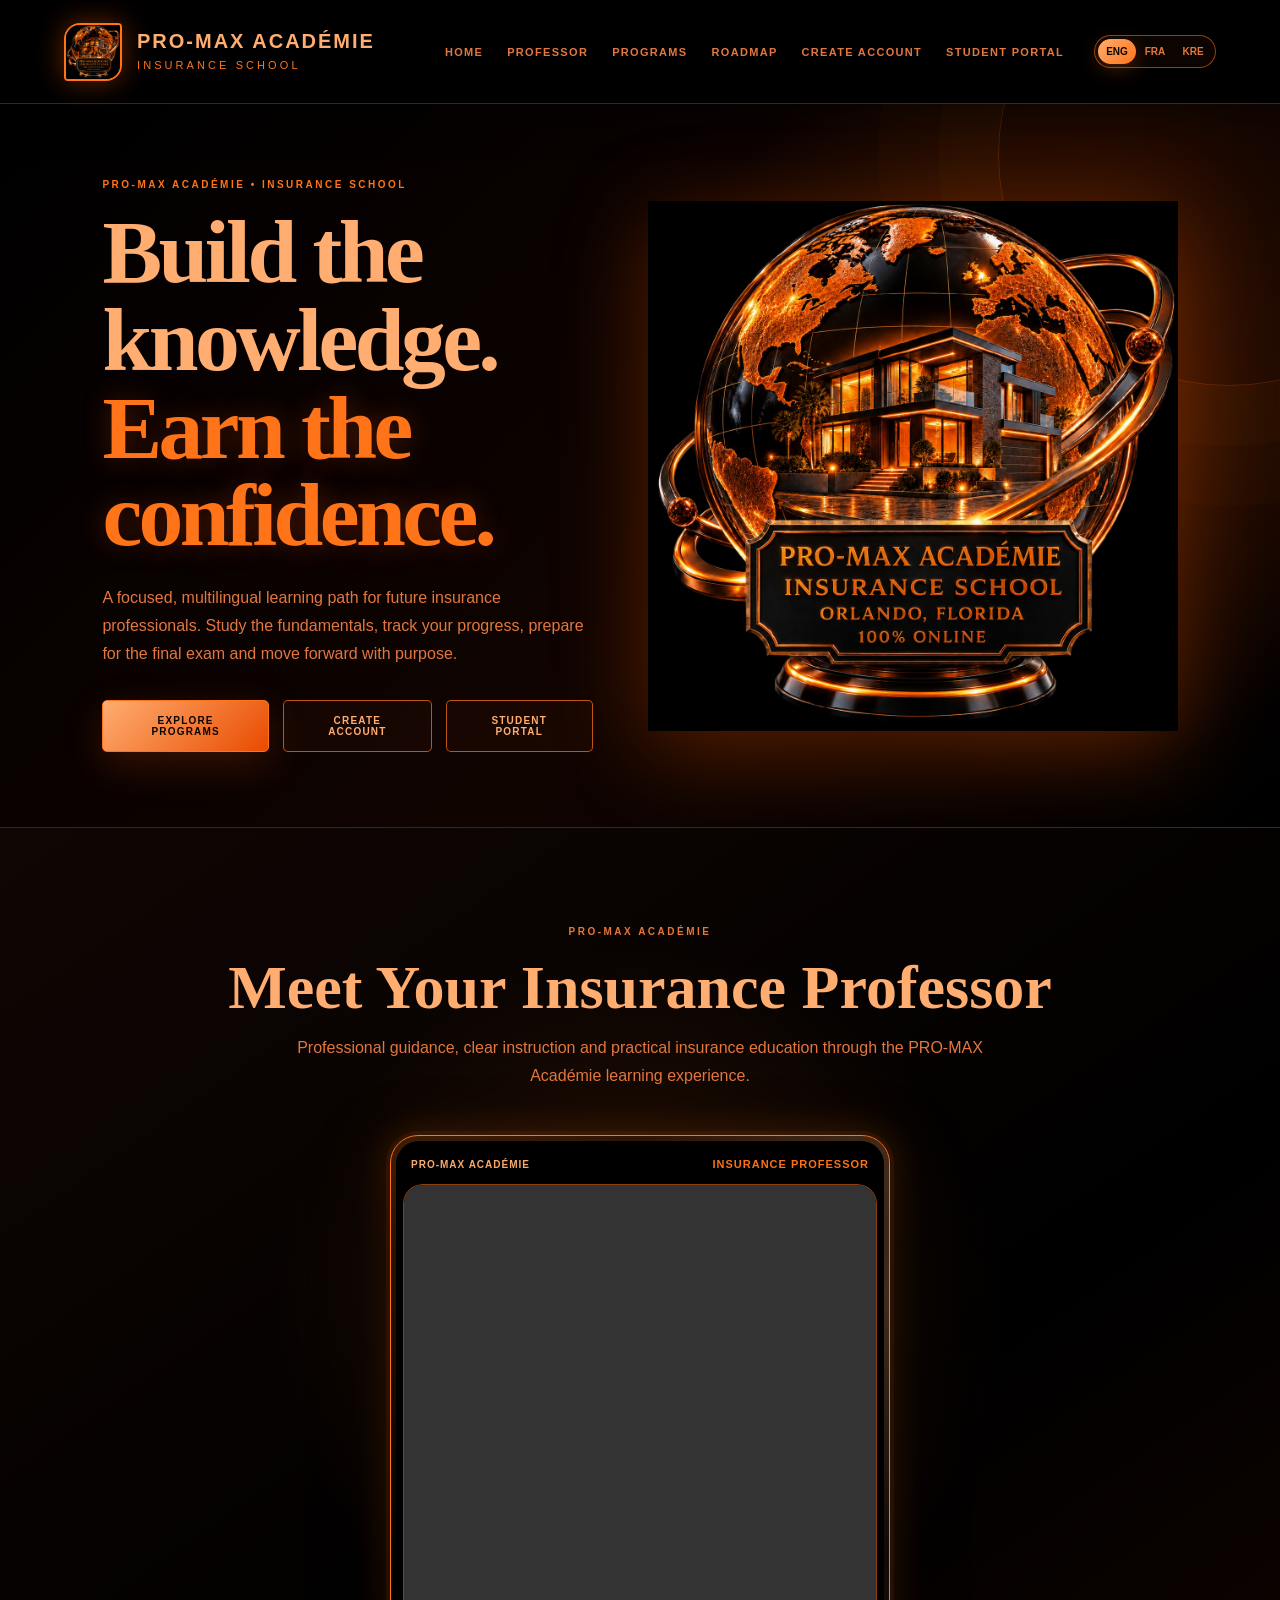
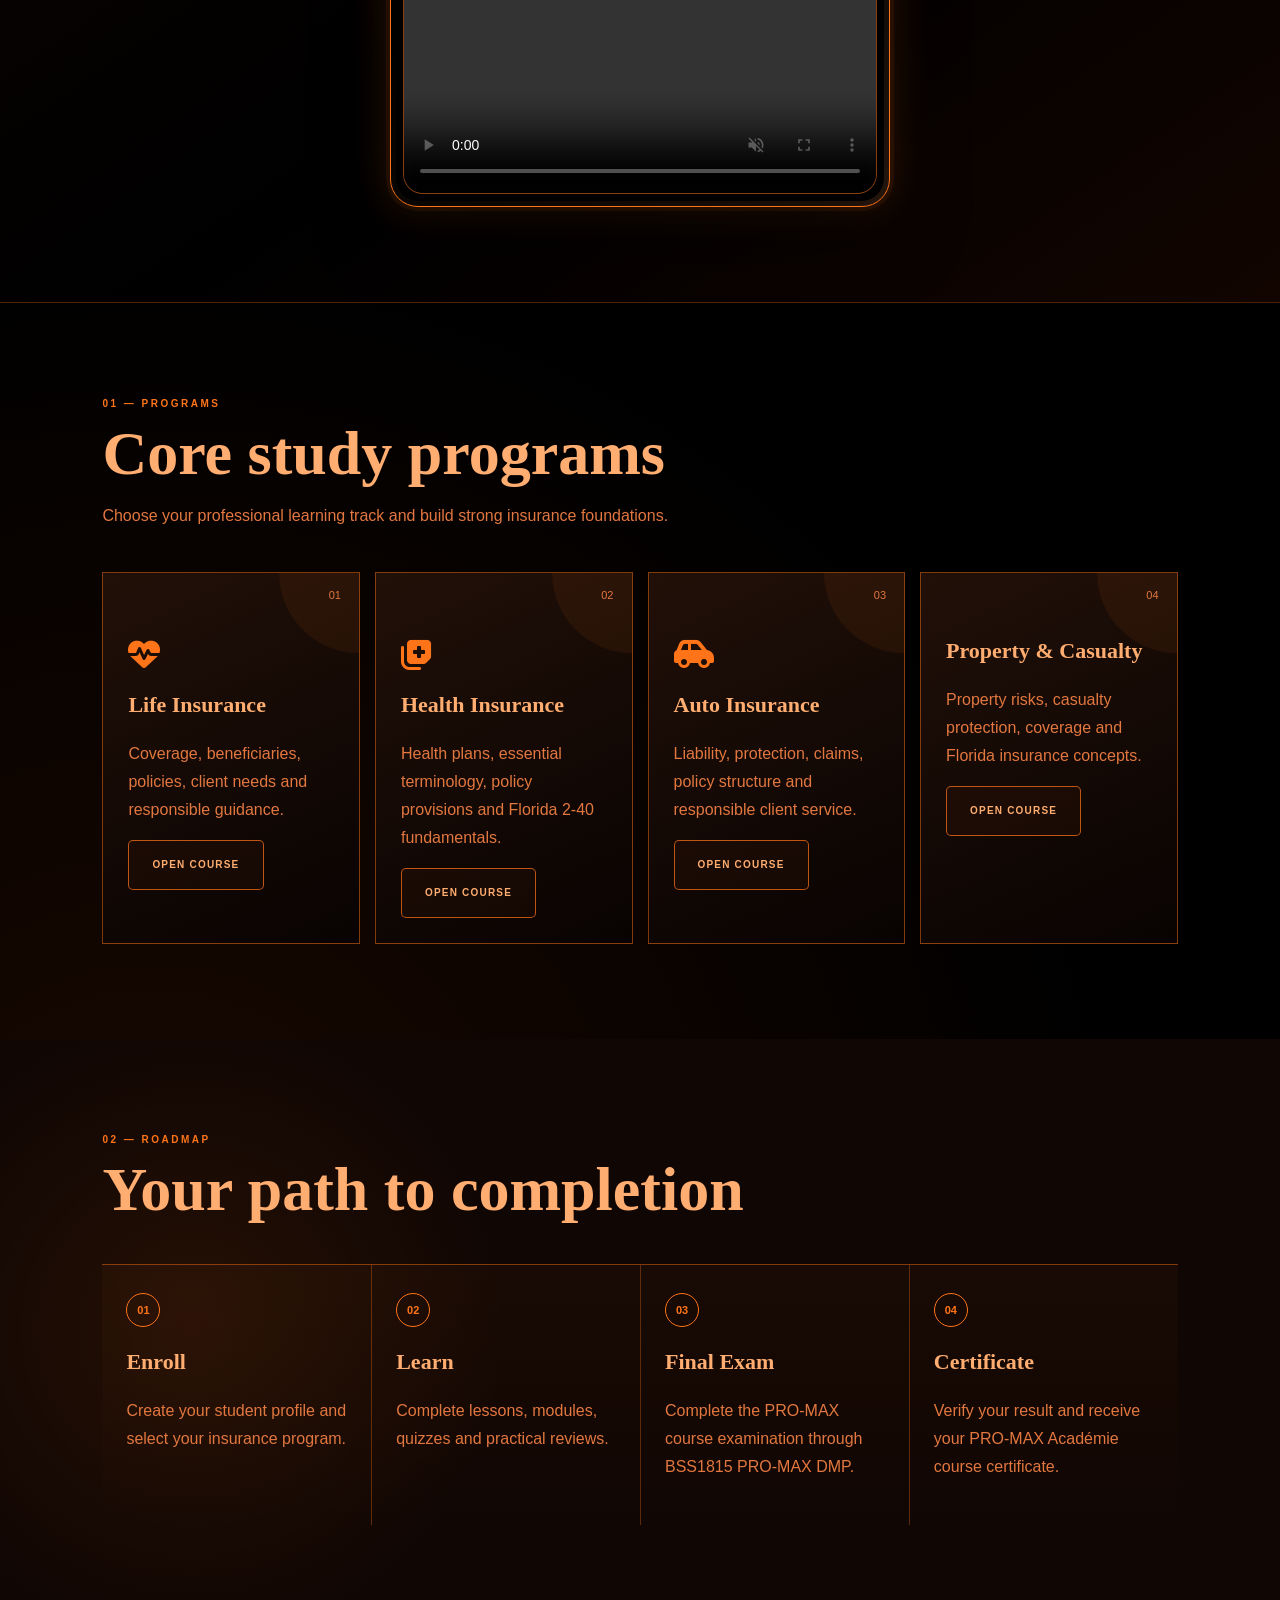
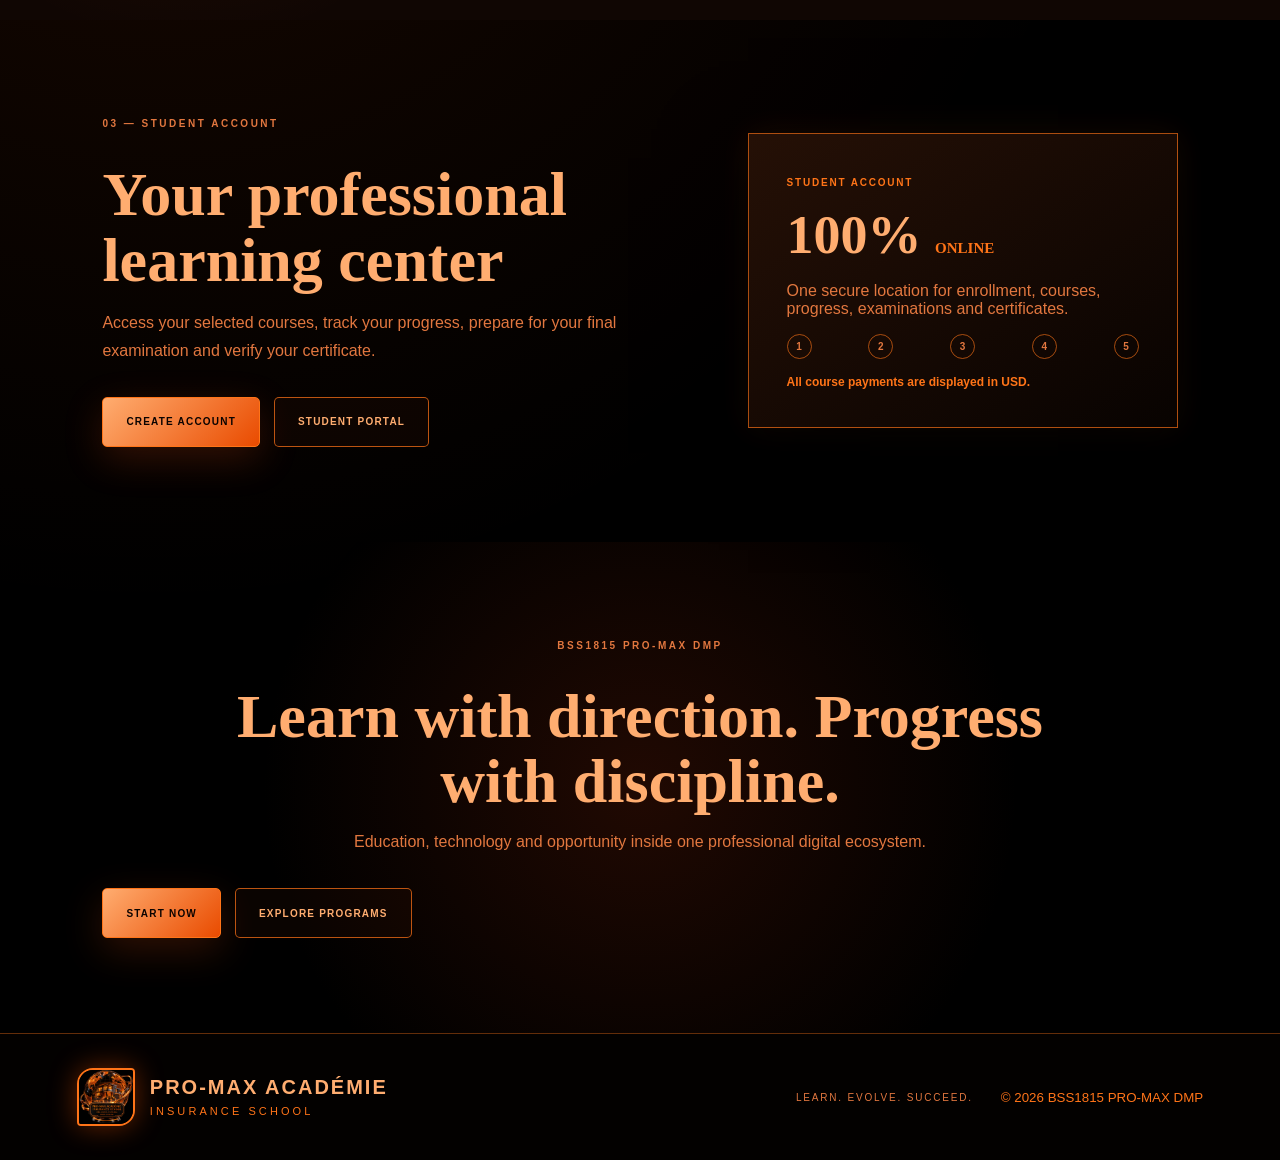
==== commit 8b2a2f8c: "Enhance styling and structure of index.html Added styles for logo and professor section, updated tex" ====
--- a/index.html
+++ b/index.html
@@ -40,6 +40,167 @@
   >
 
   <link rel="stylesheet" href="./style.css">
+
+  <style>
+    .official-logo-wrap {
+      display: flex;
+      align-items: center;
+      justify-content: center;
+      width: min(530px, 88vw);
+      margin: 0 auto;
+    }
+
+    .official-logo {
+      display: block;
+      width: 100%;
+      height: auto;
+      object-fit: contain;
+      filter:
+        drop-shadow(0 20px 45px rgba(255, 90, 0, 0.31));
+    }
+
+    .professor-section {
+      position: relative;
+      padding: 95px 8vw;
+      overflow: hidden;
+      border-top: 1px solid rgba(255, 116, 24, 0.28);
+      border-bottom: 1px solid rgba(255, 116, 24, 0.28);
+      background:
+        radial-gradient(
+          circle at 50% 45%,
+          rgba(255, 116, 24, 0.15),
+          transparent 42%
+        ),
+        linear-gradient(
+          145deg,
+          #100603,
+          #000000 60%,
+          #120500
+        );
+    }
+
+    .professor-heading {
+      max-width: 850px;
+      margin: 0 auto 45px;
+      text-align: center;
+    }
+
+    .professor-heading h2 {
+      margin: 14px 0;
+      color: #ffad70;
+      font-family: Georgia, "Times New Roman", serif;
+      font-size: clamp(36px, 5vw, 62px);
+      line-height: 1.05;
+    }
+
+    .professor-heading p {
+      max-width: 700px;
+      margin: 0 auto;
+      color: #e2773f;
+      line-height: 1.75;
+    }
+
+    .professor-video-wrap {
+      display: flex;
+      align-items: center;
+      justify-content: center;
+      width: 100%;
+    }
+
+    .professor-video-card {
+      position: relative;
+      width: min(100%, 500px);
+      padding: 12px;
+      overflow: hidden;
+      border: 1px solid #ff7418;
+      border-radius: 28px;
+      background:
+        linear-gradient(
+          145deg,
+          rgba(255, 116, 24, 0.2),
+          rgba(0, 0, 0, 0.98) 48%,
+          rgba(255, 173, 112, 0.14)
+        );
+      box-shadow:
+        0 0 0 4px rgba(255, 116, 24, 0.07),
+        0 25px 70px rgba(0, 0, 0, 0.75),
+        0 0 38px rgba(255, 116, 24, 0.27);
+    }
+
+    .video-label {
+      display: flex;
+      align-items: center;
+      justify-content: space-between;
+      padding: 10px 8px 14px;
+      gap: 12px;
+      letter-spacing: 1px;
+    }
+
+    .video-label span {
+      color: #ffad70;
+      font-size: 10px;
+      font-weight: 800;
+    }
+
+    .video-label strong {
+      color: #ff7418;
+      font-size: 11px;
+      font-weight: 900;
+    }
+
+    .professor-video {
+      display: block;
+      width: 100%;
+      aspect-ratio: 9 / 16;
+      max-height: 680px;
+      border: 1px solid rgba(255, 116, 24, 0.55);
+      border-radius: 20px;
+      object-fit: contain;
+      background: #000000;
+      box-shadow:
+        0 18px 45px rgba(0, 0, 0, 0.5);
+    }
+
+    .video-fallback {
+      padding: 18px 10px 8px;
+      color: #e2773f;
+      font-size: 11px;
+      line-height: 1.6;
+      text-align: center;
+    }
+
+    .video-fallback a {
+      color: #ff7418;
+      font-weight: 900;
+    }
+
+    @media (max-width: 900px) {
+      .official-logo-wrap {
+        order: -1;
+        width: min(500px, 92vw);
+      }
+    }
+
+    @media (max-width: 560px) {
+      .professor-section {
+        padding: 68px 18px;
+      }
+
+      .professor-video-card {
+        padding: 9px;
+        border-radius: 22px;
+      }
+
+      .professor-video {
+        border-radius: 16px;
+      }
+
+      .video-label {
+        flex-direction: column;
+        align-items: flex-start;
+      }
+    }
+  </style>
 </head>
 
 <body>
@@ -59,7 +220,10 @@
 
       <span>
         <strong>PRO-MAX ACADÉMIE</strong>
-        <small data-t="schoolName">INSURANCE SCHOOL</small>
+
+        <small data-t="schoolName">
+          INSURANCE SCHOOL
+        </small>
       </span>
     </a>
 
@@ -69,7 +233,7 @@
         Home
       </a>
 
-      <a href="#professor" data-t="navProfessor">
+      <a href="#professor">
         Professor
       </a>
 
@@ -81,7 +245,7 @@
         Roadmap
       </a>
 
-      <a href="./student-profile.html" data-t="navCreate">
+      <a href="./student-profile.html">
         Create Account
       </a>
 
@@ -122,6 +286,10 @@
 
   <main>
 
+    <!-- =====================================
+         HERO — OFFICIAL SCHOOL SYMBOL
+    ====================================== -->
+
     <section class="hero" id="home">
 
       <div class="hero-copy">
@@ -142,8 +310,8 @@
 
         <p class="intro" data-t="intro">
           A focused, multilingual learning path for future
-          insurance professionals. Study insurance fundamentals,
-          track your progress, prepare for your final examination
+          insurance professionals. Study the fundamentals,
+          track your progress, prepare for the final exam
           and move forward with purpose.
         </p>
 
@@ -160,7 +328,6 @@
           <a
             class="secondary"
             href="./student-profile.html"
-            data-t="createAccount"
           >
             Create Account
           </a>
@@ -177,20 +344,56 @@
 
       </div>
 
-      <div
-        class="professor-video-wrap"
-        id="professor"
-      >
+      <div class="official-logo-wrap">
+
+        <img
+          class="official-logo"
+          src="./insurance-school-logo.png"
+          alt="PRO-MAX Académie Insurance School — Orlando, Florida — 100% Online"
+        >
+
+      </div>
+
+    </section>
+
+    <!-- =====================================
+         PROFESSOR — SEPARATE SECTION
+    ====================================== -->
+
+    <section
+      class="professor-section"
+      id="professor"
+    >
+
+      <div class="professor-heading">
+
+        <p class="kicker">
+          PRO-MAX ACADÉMIE
+        </p>
+
+        <h2>
+          Meet Your Insurance Professor
+        </h2>
+
+        <p>
+          Professional guidance, clear instruction and
+          practical insurance education through the
+          PRO-MAX Académie learning experience.
+        </p>
+
+      </div>
+
+      <div class="professor-video-wrap">
 
         <div class="professor-video-card">
 
           <div class="video-label">
 
-            <span data-t="videoInstitution">
+            <span>
               PRO-MAX ACADÉMIE
             </span>
 
-            <strong data-t="videoProfessor">
+            <strong>
               INSURANCE PROFESSOR
             </strong>
 
@@ -210,7 +413,9 @@
               type="video/mp4"
             >
 
-            Your browser does not support HTML5 video.
+            <div class="video-fallback">
+              Your browser does not support this video.
+            </div>
           </video>
 
         </div>
@@ -219,7 +424,14 @@
 
     </section>
 
-    <section class="section" id="programs">
+    <!-- =====================================
+         PROGRAMS
+    ====================================== -->
+
+    <section
+      class="section"
+      id="programs"
+    >
 
       <p class="kicker">
         01 — PROGRAMS
@@ -229,35 +441,39 @@
         Core study programs
       </h2>
 
-      <p class="section-lead" data-t="programSub">
-        Choose your professional learning track and build
-        strong insurance foundations through PRO-MAX Académie.
+      <p
+        class="section-lead"
+        data-t="programSub"
+      >
+        Choose your professional learning track and
+        build strong insurance foundations.
       </p>
 
       <div class="grid">
 
         <article class="card">
 
-          <span class="number">01</span>
+          <span class="number">
+            01
+          </span>
 
           <i
             class="icon fa-solid fa-heart-pulse"
             aria-hidden="true"
           ></i>
 
-          <h3 data-t="lifeTitle">
+          <h3>
             Life Insurance
           </h3>
 
-          <p data-t="lifeText">
-            Learn coverage, beneficiaries, policy structures,
-            client needs and responsible professional guidance.
+          <p>
+            Coverage, beneficiaries, policies,
+            client needs and responsible guidance.
           </p>
 
           <a
             class="secondary"
             href="./life-insurance.html"
-            data-t="openCourse"
           >
             Open Course
           </a>
@@ -266,26 +482,27 @@
 
         <article class="card">
 
-          <span class="number">02</span>
+          <span class="number">
+            02
+          </span>
 
           <i
             class="icon fa-solid fa-notes-medical"
             aria-hidden="true"
           ></i>
 
-          <h3 data-t="healthTitle">
+          <h3>
             Health Insurance
           </h3>
 
-          <p data-t="healthText">
-            Study health plans, essential terminology,
+          <p>
+            Health plans, essential terminology,
             policy provisions and Florida 2-40 fundamentals.
           </p>
 
           <a
             class="secondary"
             href="./health-insurance.html"
-            data-t="openCourse"
           >
             Open Course
           </a>
@@ -294,26 +511,27 @@
 
         <article class="card">
 
-          <span class="number">03</span>
+          <span class="number">
+            03
+          </span>
 
           <i
             class="icon fa-solid fa-car-side"
             aria-hidden="true"
           ></i>
 
-          <h3 data-t="autoTitle">
+          <h3>
             Auto Insurance
           </h3>
 
-          <p data-t="autoText">
-            Understand liability, protection, claims,
+          <p>
+            Liability, protection, claims,
             policy structure and responsible client service.
           </p>
 
           <a
             class="secondary"
             href="./auto-insurance.html"
-            data-t="openCourse"
           >
             Open Course
           </a>
@@ -322,26 +540,27 @@
 
         <article class="card">
 
-          <span class="number">04</span>
+          <span class="number">
+            04
+          </span>
 
           <i
             class="icon fa-solid fa-house-shield"
             aria-hidden="true"
           ></i>
 
-          <h3 data-t="propertyTitle">
+          <h3>
             Property &amp; Casualty
           </h3>
 
-          <p data-t="propertyText">
-            Build knowledge of property risks, casualty
-            protection, coverage and Florida insurance concepts.
+          <p>
+            Property risks, casualty protection,
+            coverage and Florida insurance concepts.
           </p>
 
           <a
             class="secondary"
             href="./property-casualty.html"
-            data-t="openCourse"
           >
             Open Course
           </a>
@@ -351,6 +570,10 @@
       </div>
 
     </section>
+
+    <!-- =====================================
+         ROADMAP
+    ====================================== -->
 
     <section
       class="section dark"
@@ -365,24 +588,19 @@
         Your path to completion
       </h2>
 
-      <p class="section-lead" data-t="roadmapIntro">
-        Follow a clear professional learning pathway from
-        enrollment to certificate completion.
-      </p>
-
       <div class="steps">
 
         <article class="step">
 
           <b>01</b>
 
-          <h3 data-t="enrollTitle">
+          <h3>
             Enroll
           </h3>
 
-          <p data-t="enrollText">
-            Create your student profile and select your
-            professional insurance program.
+          <p>
+            Create your student profile and
+            select your insurance program.
           </p>
 
         </article>
@@ -391,13 +609,13 @@
 
           <b>02</b>
 
-          <h3 data-t="learnTitle">
+          <h3>
             Learn
           </h3>
 
-          <p data-t="learnText">
-            Complete lessons, learning modules,
-            quizzes and practical course reviews.
+          <p>
+            Complete lessons, modules,
+            quizzes and practical reviews.
           </p>
 
         </article>
@@ -406,11 +624,11 @@
 
           <b>03</b>
 
-          <h3 data-t="examTitle">
+          <h3>
             Final Exam
           </h3>
 
-          <p data-t="examText">
+          <p>
             Complete the PRO-MAX course examination
             through BSS1815 PRO-MAX DMP.
           </p>
@@ -421,11 +639,11 @@
 
           <b>04</b>
 
-          <h3 data-t="certificateTitle">
+          <h3>
             Certificate
           </h3>
 
-          <p data-t="certificateText">
+          <p>
             Verify your result and receive your
             PRO-MAX Académie course certificate.
           </p>
@@ -435,6 +653,10 @@
       </div>
 
     </section>
+
+    <!-- =====================================
+         STUDENT CENTER
+    ====================================== -->
 
     <section
       class="section payment"
@@ -447,14 +669,14 @@
           03 — STUDENT ACCOUNT
         </p>
 
-        <h2 data-t="studentCenterTitle">
+        <h2>
           Your professional learning center
         </h2>
 
-        <p data-t="studentCenterText">
-          Access your selected courses, track your learning
-          progress, review your enrollment status, prepare for
-          your final examination and verify your certificate.
+        <p>
+          Access your selected courses, track your progress,
+          prepare for your final examination and verify
+          your certificate.
         </p>
 
         <div class="actions">
@@ -462,7 +684,6 @@
           <a
             class="primary"
             href="./student-profile.html"
-            data-t="createAccount"
           >
             Create Account
           </a>
@@ -470,7 +691,6 @@
           <a
             class="secondary"
             href="./student-portal.html"
-            data-t="portal"
           >
             Student Portal
           </a>
@@ -481,20 +701,20 @@
 
       <aside class="payment-card">
 
-        <span data-t="accountFeatures">
-          Student account features
+        <span>
+          STUDENT ACCOUNT
         </span>
 
         <strong>
           100%
-          <small data-t="online">
+          <small>
             ONLINE
           </small>
         </strong>
 
-        <p data-t="accountText">
-          One secure location for enrollment, courses,
-          progress, examinations and certificates.
+        <p>
+          One secure location for enrollment,
+          courses, progress, examinations and certificates.
         </p>
 
         <div class="pay-dots">
@@ -505,13 +725,17 @@
           <b>5</b>
         </div>
 
-        <div class="status" data-t="currencyNotice">
+        <div class="status">
           All course payments are displayed in USD.
         </div>
 
       </aside>
 
     </section>
+
+    <!-- =====================================
+         FINAL CTA
+    ====================================== -->
 
     <section class="cta">
 
@@ -519,13 +743,14 @@
         BSS1815 PRO-MAX DMP
       </p>
 
-      <h2 data-t="promise">
-        Learn with direction. Progress with discipline.
+      <h2>
+        Learn with direction.
+        Progress with discipline.
       </h2>
 
-      <p data-t="promiseSub">
-        Education, technology and opportunity inside one
-        professional digital ecosystem.
+      <p>
+        Education, technology and opportunity
+        inside one professional digital ecosystem.
       </p>
 
       <div class="actions">
@@ -533,7 +758,6 @@
         <a
           class="primary"
           href="./student-profile.html"
-          data-t="startNow"
         >
           Start Now
         </a>
@@ -541,7 +765,6 @@
         <a
           class="secondary"
           href="#programs"
-          data-t="explore"
         >
           Explore Programs
         </a>
@@ -563,16 +786,18 @@
       >
 
       <span>
-        <strong>PRO-MAX ACADÉMIE</strong>
-
-        <small data-t="schoolName">
+        <strong>
+          PRO-MAX ACADÉMIE
+        </strong>
+
+        <small>
           INSURANCE SCHOOL
         </small>
       </span>
 
     </div>
 
-    <p data-t="footer">
+    <p>
       LEARN. EVOLVE. SUCCEED.
     </p>
 
@@ -583,312 +808,18 @@
 
   </footer>
 
+  <script src="./javascript.js"></script>
+
   <script>
     "use strict";
 
-    const translations = {
-      en: {
-        schoolName: "INSURANCE SCHOOL",
-        navHome: "Home",
-        navProfessor: "Professor",
-        navPrograms: "Programs",
-        navRoadmap: "Roadmap",
-        navCreate: "Create Account",
-        navPortal: "Student Portal",
-        eyebrow: "PRO-MAX ACADÉMIE • INSURANCE SCHOOL",
-        titleA: "Build the knowledge.",
-        titleB: "Earn the confidence.",
-        intro:
-          "A focused, multilingual learning path for future insurance professionals. Study insurance fundamentals, track your progress, prepare for your final examination and move forward with purpose.",
-        explore: "Explore Programs",
-        createAccount: "Create Account",
-        portal: "Student Portal",
-        videoInstitution: "PRO-MAX ACADÉMIE",
-        videoProfessor: "INSURANCE PROFESSOR",
-        programTitle: "Core study programs",
-        programSub:
-          "Choose your professional learning track and build strong insurance foundations through PRO-MAX Académie.",
-        lifeTitle: "Life Insurance",
-        lifeText:
-          "Learn coverage, beneficiaries, policy structures, client needs and responsible professional guidance.",
-        healthTitle: "Health Insurance",
-        healthText:
-          "Study health plans, essential terminology, policy provisions and Florida 2-40 fundamentals.",
-        autoTitle: "Auto Insurance",
-        autoText:
-          "Understand liability, protection, claims, policy structure and responsible client service.",
-        propertyTitle: "Property & Casualty",
-        propertyText:
-          "Build knowledge of property risks, casualty protection, coverage and Florida insurance concepts.",
-        openCourse: "Open Course",
-        journey: "Your path to completion",
-        roadmapIntro:
-          "Follow a clear professional learning pathway from enrollment to certificate completion.",
-        enrollTitle: "Enroll",
-        enrollText:
-          "Create your student profile and select your professional insurance program.",
-        learnTitle: "Learn",
-        learnText:
-          "Complete lessons, learning modules, quizzes and practical course reviews.",
-        examTitle: "Final Exam",
-        examText:
-          "Complete the PRO-MAX course examination through BSS1815 PRO-MAX DMP.",
-        certificateTitle: "Certificate",
-        certificateText:
-          "Verify your result and receive your PRO-MAX Académie course certificate.",
-        studentCenterTitle:
-          "Your professional learning center",
-        studentCenterText:
-          "Access your selected courses, track your learning progress, review your enrollment status, prepare for your final examination and verify your certificate.",
-        accountFeatures:
-          "Student account features",
-        online: "ONLINE",
-        accountText:
-          "One secure location for enrollment, courses, progress, examinations and certificates.",
-        currencyNotice:
-          "All course payments are displayed in USD.",
-        promise:
-          "Learn with direction. Progress with discipline.",
-        promiseSub:
-          "Education, technology and opportunity inside one professional digital ecosystem.",
-        startNow: "Start Now",
-        footer:
-          "LEARN. EVOLVE. SUCCEED."
-      },
-
-      fr: {
-        schoolName: "ÉCOLE D’ASSURANCE",
-        navHome: "Accueil",
-        navProfessor: "Professeur",
-        navPrograms: "Programmes",
-        navRoadmap: "Parcours",
-        navCreate: "Créer un compte",
-        navPortal: "Portail étudiant",
-        eyebrow:
-          "PRO-MAX ACADÉMIE • ÉCOLE D’ASSURANCE",
-        titleA:
-          "Développez vos connaissances.",
-        titleB:
-          "Gagnez en confiance.",
-        intro:
-          "Un parcours multilingue destiné aux futurs professionnels de l’assurance. Étudiez les principes fondamentaux, suivez votre progression et préparez votre examen final.",
-        explore:
-          "Voir les programmes",
-        createAccount:
-          "Créer un compte",
-        portal:
-          "Portail étudiant",
-        videoInstitution:
-          "PRO-MAX ACADÉMIE",
-        videoProfessor:
-          "PROFESSEUR D’ASSURANCE",
-        programTitle:
-          "Programmes fondamentaux",
-        programSub:
-          "Choisissez votre parcours professionnel et développez de solides connaissances en assurance.",
-        lifeTitle:
-          "Assurance vie",
-        lifeText:
-          "Étudiez les garanties, les bénéficiaires, les contrats et les besoins des clients.",
-        healthTitle:
-          "Assurance santé",
-        healthText:
-          "Étudiez les régimes, la terminologie et les principes Florida 2-40.",
-        autoTitle:
-          "Assurance automobile",
-        autoText:
-          "Comprenez la responsabilité, la protection, les réclamations et les contrats.",
-        propertyTitle:
-          "Biens et risques divers",
-        propertyText:
-          "Développez vos connaissances des risques, protections et garanties.",
-        openCourse:
-          "Ouvrir le cours",
-        journey:
-          "Votre parcours vers la réussite",
-        roadmapIntro:
-          "Suivez un parcours professionnel clair de l’inscription au certificat.",
-        enrollTitle:
-          "Inscription",
-        enrollText:
-          "Créez votre profil étudiant et sélectionnez votre programme.",
-        learnTitle:
-          "Formation",
-        learnText:
-          "Terminez les leçons, modules, quiz et révisions pratiques.",
-        examTitle:
-          "Examen final",
-        examText:
-          "Passez l’examen PRO-MAX via BSS1815 PRO-MAX DMP.",
-        certificateTitle:
-          "Certificat",
-        certificateText:
-          "Vérifiez votre résultat et recevez votre certificat PRO-MAX Académie.",
-        studentCenterTitle:
-          "Votre centre d’apprentissage",
-        studentCenterText:
-          "Accédez à vos cours, suivez votre progression et préparez votre examen.",
-        accountFeatures:
-          "Fonctions du compte étudiant",
-        online:
-          "EN LIGNE",
-        accountText:
-          "Un espace sécurisé pour les cours, les examens et les certificats.",
-        currencyNotice:
-          "Tous les paiements des cours sont affichés en USD.",
-        promise:
-          "Apprenez avec méthode. Progressez avec discipline.",
-        promiseSub:
-          "Éducation, technologie et opportunité dans un écosystème professionnel.",
-        startNow:
-          "Commencer",
-        footer:
-          "APPRENDRE. ÉVOLUER. RÉUSSIR."
-      },
-
-      ht: {
-        schoolName: "LEKÒL ASIRANS",
-        navHome: "Akèy",
-        navProfessor: "Pwofesè",
-        navPrograms: "Pwogram",
-        navRoadmap: "Chemen",
-        navCreate: "Kreye kont",
-        navPortal: "Pòtal elèv",
-        eyebrow:
-          "PRO-MAX ACADÉMIE • LEKÒL ASIRANS",
-        titleA:
-          "Devlope konesans.",
-        titleB:
-          "Pran konfyans.",
-        intro:
-          "Yon chemen aprantisaj nan plizyè lang pou pwochen pwofesyonèl asirans yo. Etidye prensip asirans yo, swiv pwogrè ou epi prepare egzamen final ou.",
-        explore:
-          "Gade pwogram yo",
-        createAccount:
-          "Kreye kont",
-        portal:
-          "Pòtal elèv",
-        videoInstitution:
-          "PRO-MAX ACADÉMIE",
-        videoProfessor:
-          "PWOFESÈ ASIRANS",
-        programTitle:
-          "Pwogram prensipal yo",
-        programSub:
-          "Chwazi pwogram pwofesyonèl ou epi devlope bon konesans nan asirans.",
-        lifeTitle:
-          "Asirans vi",
-        lifeText:
-          "Aprann sou pwoteksyon, benefisyè, kontra ak bezwen kliyan yo.",
-        healthTitle:
-          "Asirans sante",
-        healthText:
-          "Etidye plan sante, tèm enpòtan ak prensip Florida 2-40.",
-        autoTitle:
-          "Asirans machin",
-        autoText:
-          "Konprann responsablite, pwoteksyon, reklamasyon ak kontra yo.",
-        propertyTitle:
-          "Pwopriyete ak responsablite",
-        propertyText:
-          "Devlope konesans sou risk, pwoteksyon ak garanti asirans.",
-        openCourse:
-          "Ouvri kou a",
-        journey:
-          "Chemen ou pou fini",
-        roadmapIntro:
-          "Swiv yon chemen klè depi enskripsyon rive nan sètifika.",
-        enrollTitle:
-          "Enskri",
-        enrollText:
-          "Kreye pwofil elèv ou epi chwazi pwogram asirans ou.",
-        learnTitle:
-          "Aprann",
-        learnText:
-          "Fini leson, modil, egzamen pratik ak revizyon yo.",
-        examTitle:
-          "Egzamen final",
-        examText:
-          "Pase egzamen PRO-MAX la atravè BSS1815 PRO-MAX DMP.",
-        certificateTitle:
-          "Sètifika",
-        certificateText:
-          "Verifye rezilta ou epi resevwa sètifika PRO-MAX Académie ou.",
-        studentCenterTitle:
-          "Sant aprantisaj pwofesyonèl ou",
-        studentCenterText:
-          "Antre nan kou ou yo, swiv pwogrè ou epi prepare egzamen final ou.",
-        accountFeatures:
-          "Fonksyon kont elèv la",
-        online:
-          "SOU ENTÈNÈT",
-        accountText:
-          "Yon espas sekirize pou kou, egzamen ak sètifika.",
-        currencyNotice:
-          "Tout peman kou yo afiche an USD.",
-        promise:
-          "Aprann avèk direksyon. Avanse avèk disiplin.",
-        promiseSub:
-          "Edikasyon, teknoloji ak opòtinite nan yon ekosistèm pwofesyonèl.",
-        startNow:
-          "Kòmanse",
-        footer:
-          "APRANN. EVOLYE. REYISI."
-      }
-    };
-
-    function changeLanguage(language) {
-      const selected =
-        translations[language] || translations.en;
-
-      document.documentElement.lang =
-        language === "ht" ? "ht" : language;
-
-      document
-        .querySelectorAll("[data-t]")
-        .forEach(function (element) {
-          const key = element.dataset.t;
-
-          if (selected[key]) {
-            element.textContent = selected[key];
-          }
-        });
-
-      document
-        .querySelectorAll("[data-lang]")
-        .forEach(function (button) {
-          button.classList.toggle(
-            "active",
-            button.dataset.lang === language
-          );
-        });
-
-      localStorage.setItem(
-        "promaxInsuranceLanguage",
-        language
-      );
-    }
-
-    document
-      .querySelectorAll("[data-lang]")
-      .forEach(function (button) {
-        button.addEventListener(
-          "click",
-          function () {
-            changeLanguage(button.dataset.lang);
-          }
-        );
-      });
-
-    const savedLanguage =
-      localStorage.getItem(
-        "promaxInsuranceLanguage"
-      ) || "en";
-
-    changeLanguage(savedLanguage);
-
-    document.getElementById("year").textContent =
-      new Date().getFullYear();
+    const yearElement =
+      document.getElementById("year");
+
+    if (yearElement) {
+      yearElement.textContent =
+        new Date().getFullYear();
+    }
   </script>
 
 </body>
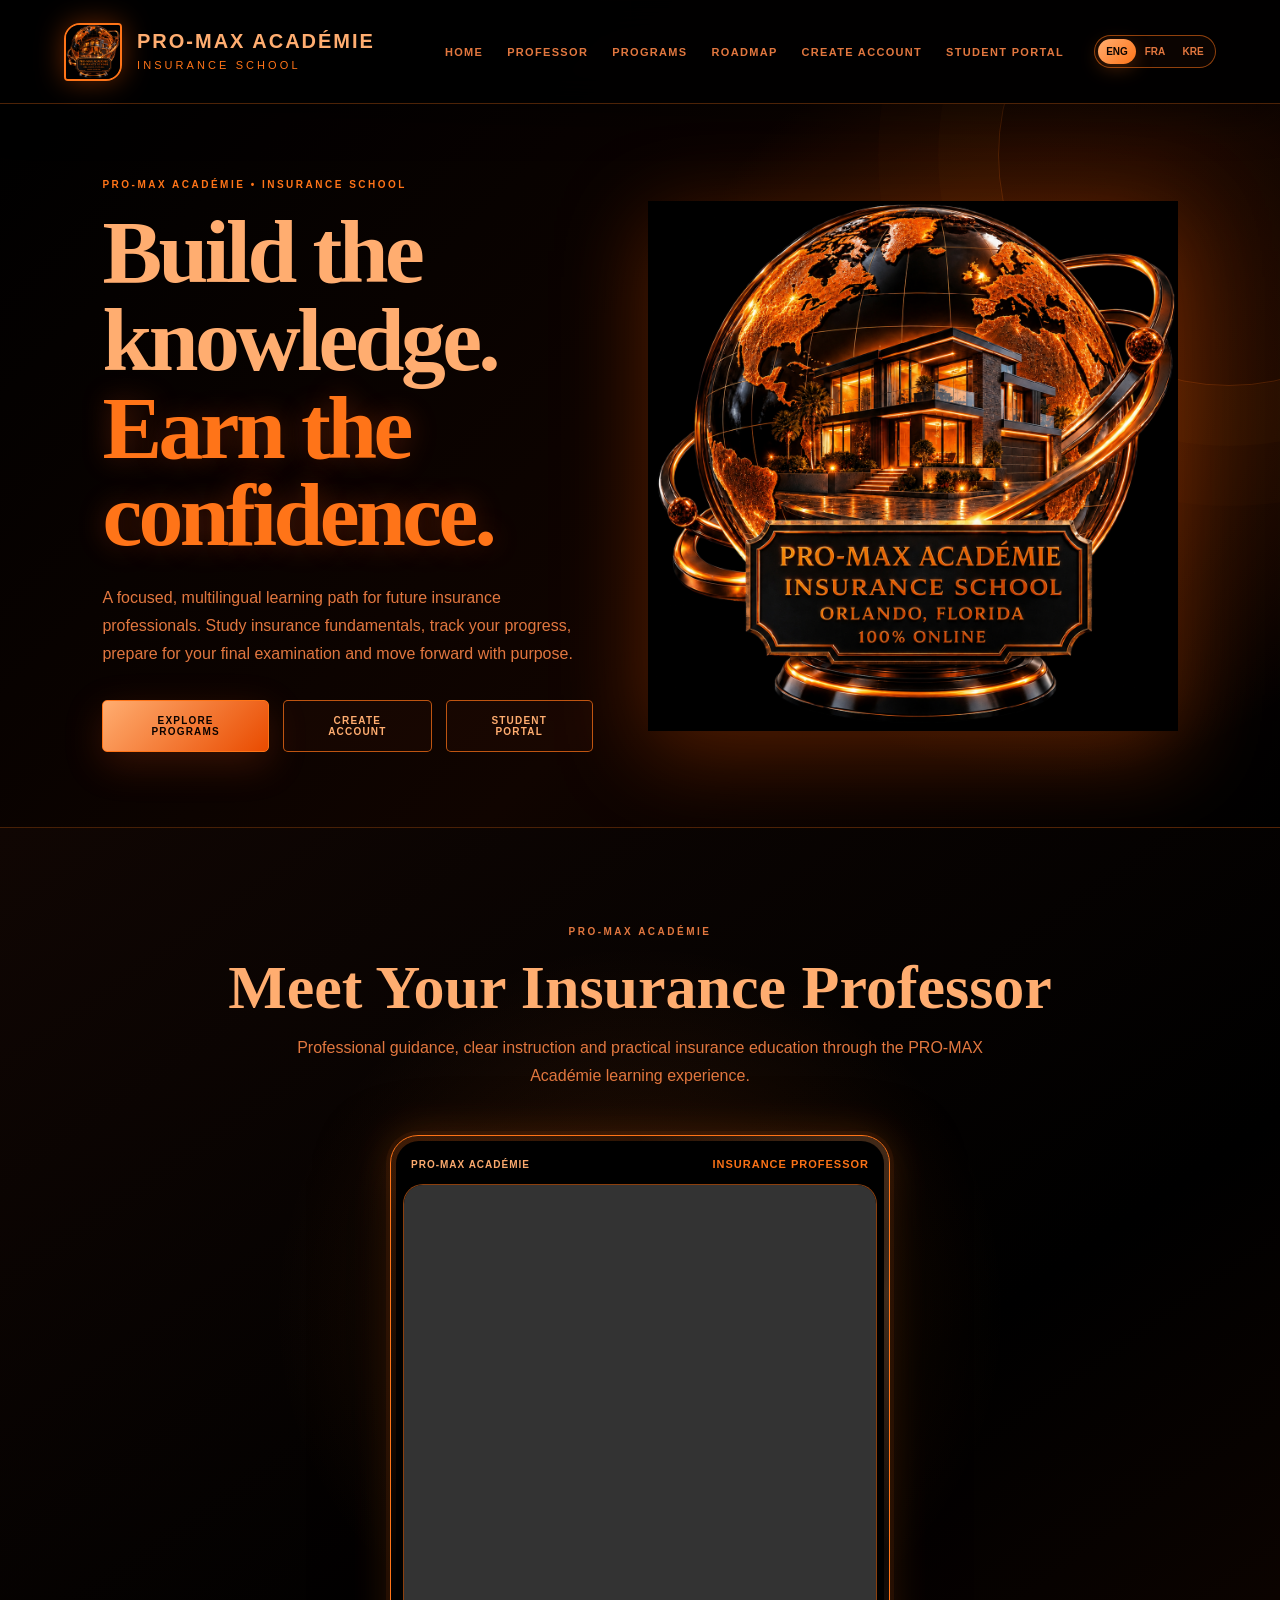
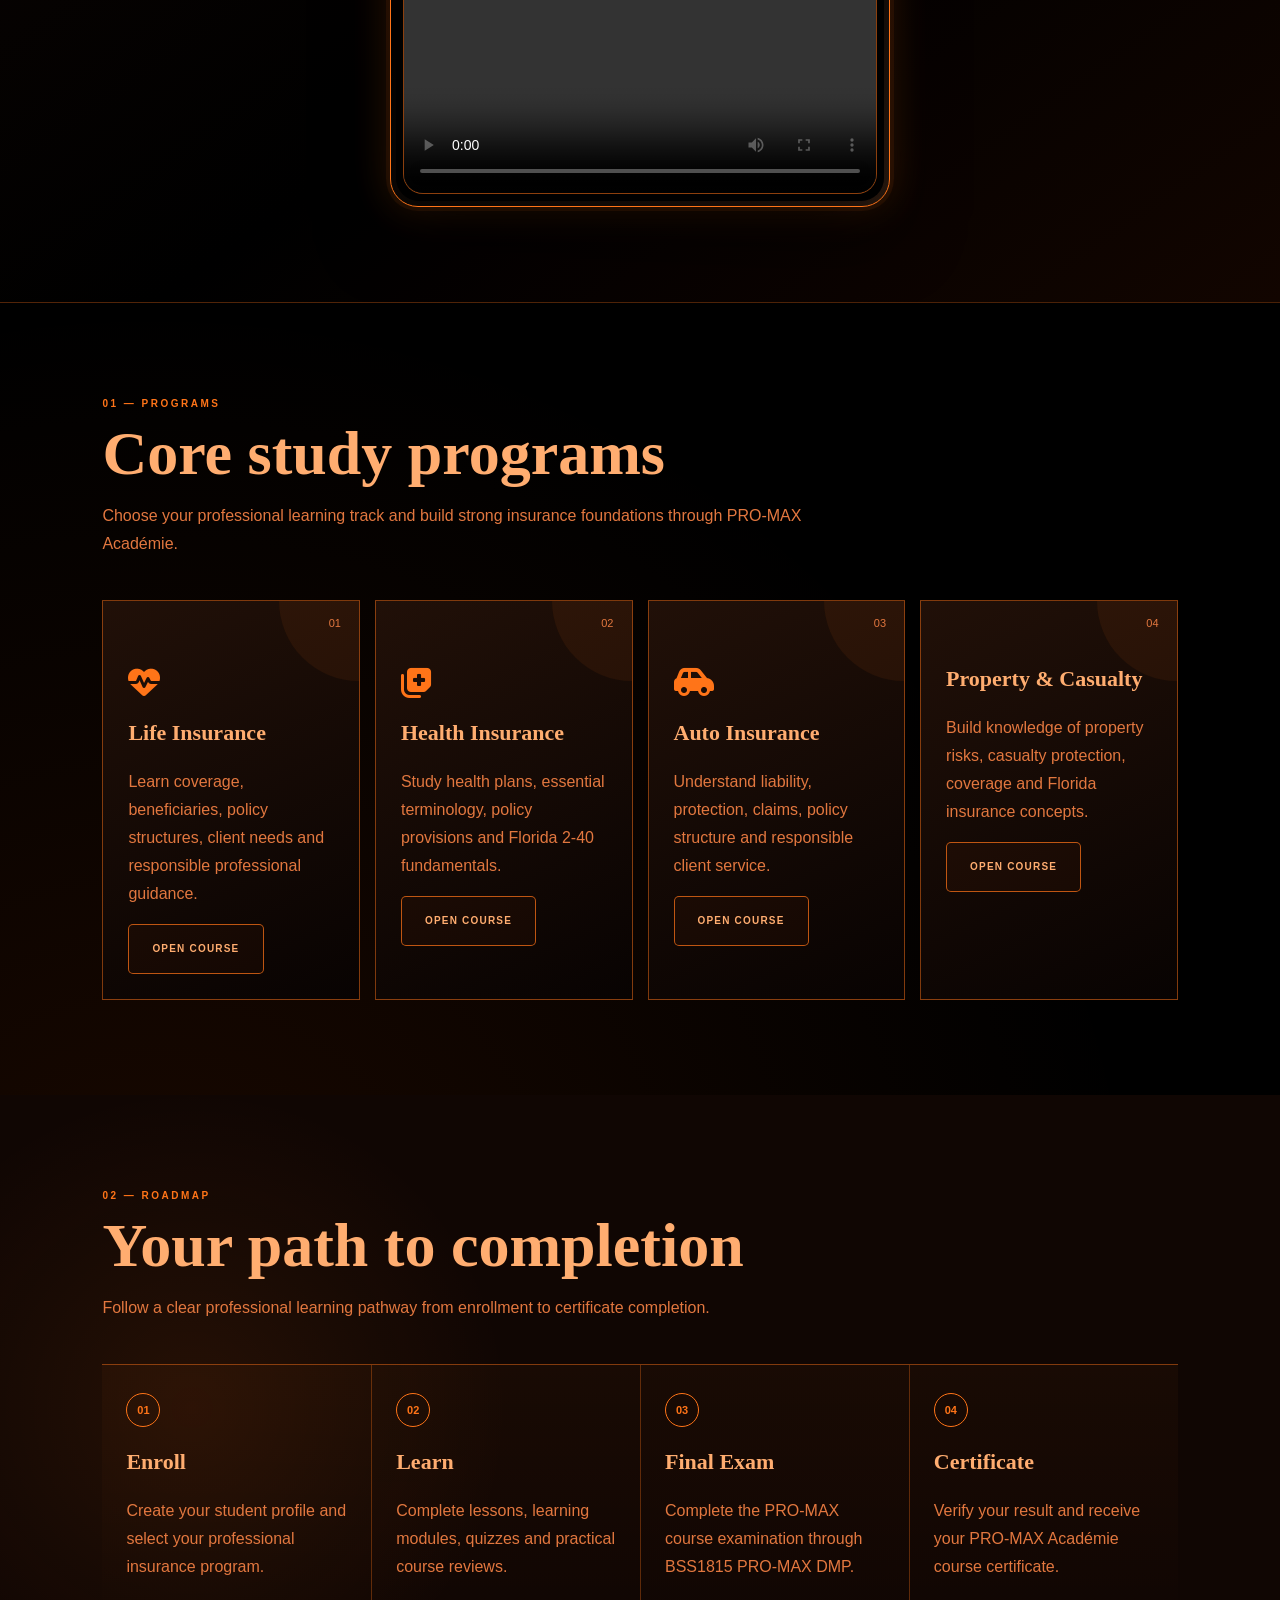
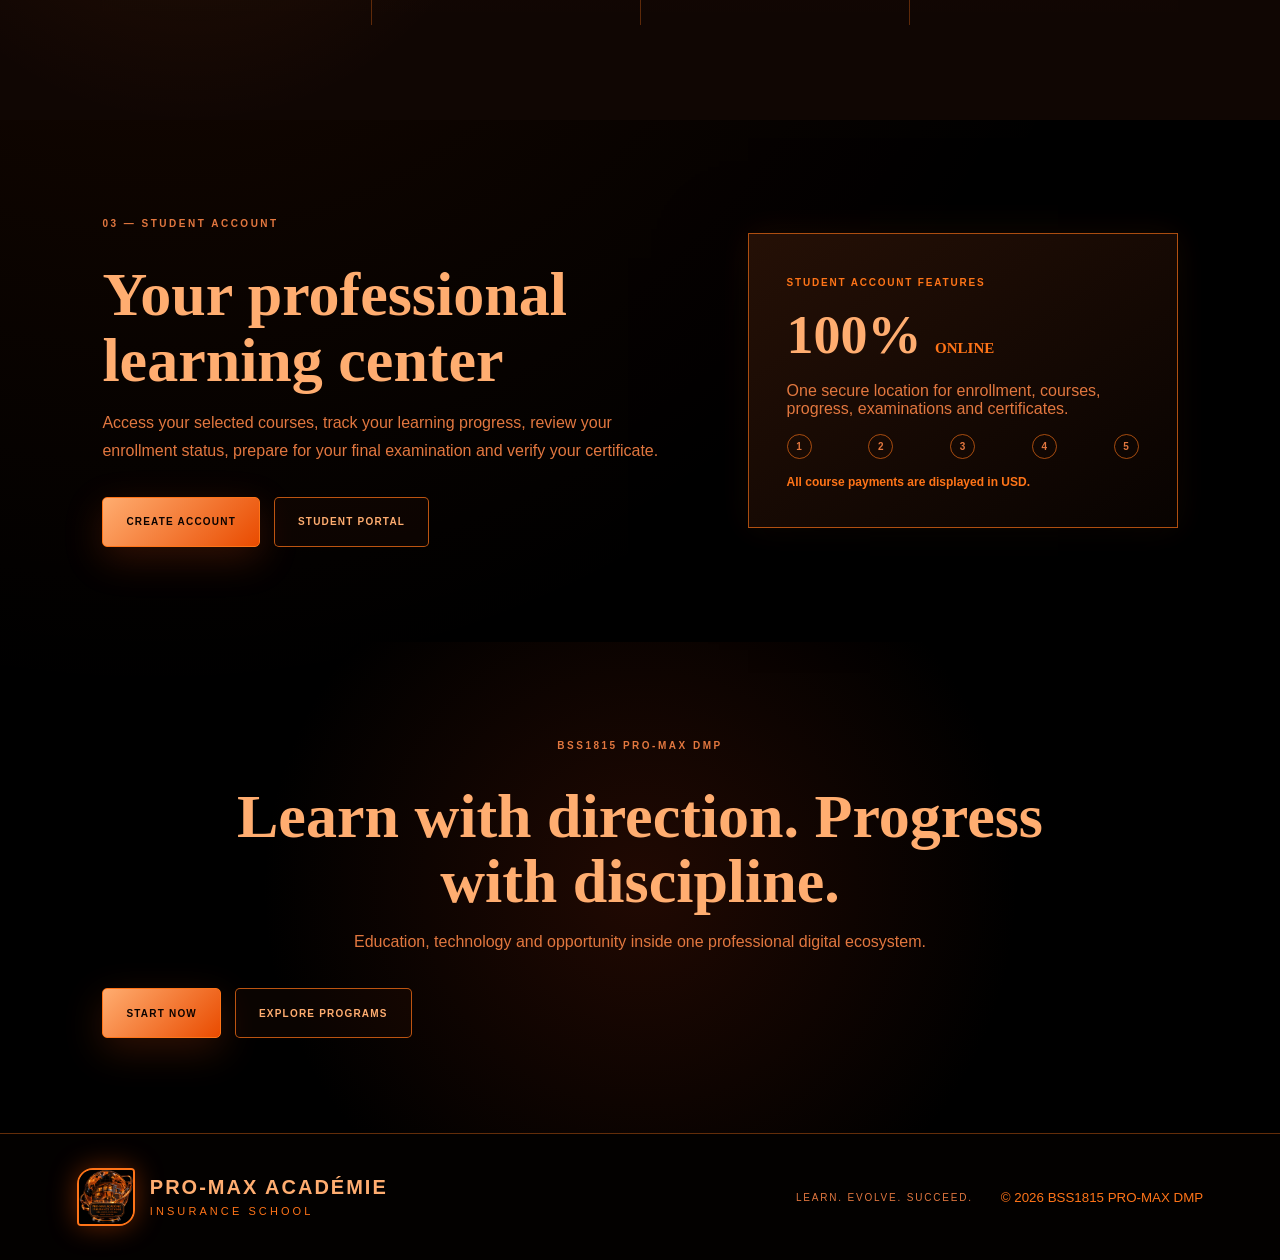
==== commit f6eba8aa: "Refactor index.html for video and i18n updates Updated aspect ratio for professor video and replaced" ====
--- a/index.html
+++ b/index.html
@@ -151,7 +151,7 @@
     .professor-video {
       display: block;
       width: 100%;
-      aspect-ratio: 9 / 16;
+      aspect-ratio: 720 / 890;
       max-height: 680px;
       border: 1px solid rgba(255, 116, 24, 0.55);
       border-radius: 20px;
@@ -159,19 +159,6 @@
       background: #000000;
       box-shadow:
         0 18px 45px rgba(0, 0, 0, 0.5);
-    }
-
-    .video-fallback {
-      padding: 18px 10px 8px;
-      color: #e2773f;
-      font-size: 11px;
-      line-height: 1.6;
-      text-align: center;
-    }
-
-    .video-fallback a {
-      color: #ff7418;
-      font-weight: 900;
     }
 
     @media (max-width: 900px) {
@@ -221,7 +208,7 @@
       <span>
         <strong>PRO-MAX ACADÉMIE</strong>
 
-        <small data-t="schoolName">
+        <small data-i18n="schoolName">
           INSURANCE SCHOOL
         </small>
       </span>
@@ -229,27 +216,27 @@
 
     <nav aria-label="Main navigation">
 
-      <a href="#home" data-t="navHome">
+      <a href="#home" data-i18n="navHome">
         Home
       </a>
 
-      <a href="#professor">
+      <a href="#professor" data-i18n="navProfessor">
         Professor
       </a>
 
-      <a href="#programs" data-t="navPrograms">
+      <a href="#programs" data-i18n="navPrograms">
         Programs
       </a>
 
-      <a href="#roadmap" data-t="navRoadmap">
+      <a href="#roadmap" data-i18n="navRoadmap">
         Roadmap
       </a>
 
-      <a href="./student-profile.html">
+      <a href="./student-profile.html" data-i18n="navCreate">
         Create Account
       </a>
 
-      <a href="./student-portal.html" data-t="navPortal">
+      <a href="./student-portal.html" data-i18n="navPortal">
         Student Portal
       </a>
 
@@ -286,32 +273,30 @@
 
   <main>
 
-    <!-- =====================================
-         HERO — OFFICIAL SCHOOL SYMBOL
-    ====================================== -->
+    <!-- OFFICIAL SCHOOL HERO -->
 
     <section class="hero" id="home">
 
       <div class="hero-copy">
 
-        <p class="kicker" data-t="eyebrow">
+        <p class="kicker" data-i18n="eyebrow">
           PRO-MAX ACADÉMIE • INSURANCE SCHOOL
         </p>
 
         <h1>
-          <b data-t="titleA">
+          <b data-i18n="titleA">
             Build the knowledge.
           </b>
 
-          <span data-t="titleB">
+          <span data-i18n="titleB">
             Earn the confidence.
           </span>
         </h1>
 
-        <p class="intro" data-t="intro">
+        <p class="intro" data-i18n="intro">
           A focused, multilingual learning path for future
-          insurance professionals. Study the fundamentals,
-          track your progress, prepare for the final exam
+          insurance professionals. Study insurance fundamentals,
+          track your progress, prepare for your final examination
           and move forward with purpose.
         </p>
 
@@ -320,7 +305,7 @@
           <a
             class="primary"
             href="#programs"
-            data-t="explore"
+            data-i18n="explore"
           >
             Explore Programs
           </a>
@@ -328,6 +313,7 @@
           <a
             class="secondary"
             href="./student-profile.html"
+            data-i18n="createAccount"
           >
             Create Account
           </a>
@@ -335,7 +321,7 @@
           <a
             class="secondary"
             href="./student-portal.html"
-            data-t="portal"
+            data-i18n="portal"
           >
             Student Portal
           </a>
@@ -356,9 +342,7 @@
 
     </section>
 
-    <!-- =====================================
-         PROFESSOR — SEPARATE SECTION
-    ====================================== -->
+    <!-- INSURANCE PROFESSOR -->
 
     <section
       class="professor-section"
@@ -371,11 +355,11 @@
           PRO-MAX ACADÉMIE
         </p>
 
-        <h2>
+        <h2 data-i18n="professorTitle">
           Meet Your Insurance Professor
         </h2>
 
-        <p>
+        <p data-i18n="professorText">
           Professional guidance, clear instruction and
           practical insurance education through the
           PRO-MAX Académie learning experience.
@@ -393,7 +377,7 @@
               PRO-MAX ACADÉMIE
             </span>
 
-            <strong>
+            <strong data-i18n="professorLabel">
               INSURANCE PROFESSOR
             </strong>
 
@@ -402,20 +386,15 @@
           <video
             class="professor-video"
             controls
-            autoplay
-            muted
-            loop
             playsinline
-            preload="auto"
+            preload="metadata"
           >
             <source
-              src="./promax-insurance-professor-15s.mp4"
+              src="./promax-insurance-professor-web.mp4"
               type="video/mp4"
             >
 
-            <div class="video-fallback">
-              Your browser does not support this video.
-            </div>
+            Your browser does not support HTML5 video.
           </video>
 
         </div>
@@ -424,9 +403,7 @@
 
     </section>
 
-    <!-- =====================================
-         PROGRAMS
-    ====================================== -->
+    <!-- PROGRAMS -->
 
     <section
       class="section"
@@ -437,43 +414,39 @@
         01 — PROGRAMS
       </p>
 
-      <h2 data-t="programTitle">
+      <h2 data-i18n="programTitle">
         Core study programs
       </h2>
 
-      <p
-        class="section-lead"
-        data-t="programSub"
-      >
-        Choose your professional learning track and
-        build strong insurance foundations.
+      <p class="section-lead" data-i18n="programSub">
+        Choose your professional learning track and build
+        strong insurance foundations through PRO-MAX Académie.
       </p>
 
       <div class="grid">
 
         <article class="card">
 
-          <span class="number">
-            01
-          </span>
+          <span class="number">01</span>
 
           <i
             class="icon fa-solid fa-heart-pulse"
             aria-hidden="true"
           ></i>
 
-          <h3>
+          <h3 data-i18n="lifeTitle">
             Life Insurance
           </h3>
 
-          <p>
-            Coverage, beneficiaries, policies,
-            client needs and responsible guidance.
+          <p data-i18n="lifeText">
+            Learn coverage, beneficiaries, policy structures,
+            client needs and responsible professional guidance.
           </p>
 
           <a
             class="secondary"
             href="./life-insurance.html"
+            data-i18n="openCourse"
           >
             Open Course
           </a>
@@ -482,27 +455,26 @@
 
         <article class="card">
 
-          <span class="number">
-            02
-          </span>
+          <span class="number">02</span>
 
           <i
             class="icon fa-solid fa-notes-medical"
             aria-hidden="true"
           ></i>
 
-          <h3>
+          <h3 data-i18n="healthTitle">
             Health Insurance
           </h3>
 
-          <p>
-            Health plans, essential terminology,
+          <p data-i18n="healthText">
+            Study health plans, essential terminology,
             policy provisions and Florida 2-40 fundamentals.
           </p>
 
           <a
             class="secondary"
             href="./health-insurance.html"
+            data-i18n="openCourse"
           >
             Open Course
           </a>
@@ -511,27 +483,26 @@
 
         <article class="card">
 
-          <span class="number">
-            03
-          </span>
+          <span class="number">03</span>
 
           <i
             class="icon fa-solid fa-car-side"
             aria-hidden="true"
           ></i>
 
-          <h3>
+          <h3 data-i18n="autoTitle">
             Auto Insurance
           </h3>
 
-          <p>
-            Liability, protection, claims,
+          <p data-i18n="autoText">
+            Understand liability, protection, claims,
             policy structure and responsible client service.
           </p>
 
           <a
             class="secondary"
             href="./auto-insurance.html"
+            data-i18n="openCourse"
           >
             Open Course
           </a>
@@ -540,27 +511,26 @@
 
         <article class="card">
 
-          <span class="number">
-            04
-          </span>
+          <span class="number">04</span>
 
           <i
             class="icon fa-solid fa-house-shield"
             aria-hidden="true"
           ></i>
 
-          <h3>
+          <h3 data-i18n="propertyTitle">
             Property &amp; Casualty
           </h3>
 
-          <p>
-            Property risks, casualty protection,
-            coverage and Florida insurance concepts.
+          <p data-i18n="propertyText">
+            Build knowledge of property risks, casualty
+            protection, coverage and Florida insurance concepts.
           </p>
 
           <a
             class="secondary"
             href="./property-casualty.html"
+            data-i18n="openCourse"
           >
             Open Course
           </a>
@@ -571,9 +541,7 @@
 
     </section>
 
-    <!-- =====================================
-         ROADMAP
-    ====================================== -->
+    <!-- ROADMAP -->
 
     <section
       class="section dark"
@@ -584,23 +552,28 @@
         02 — ROADMAP
       </p>
 
-      <h2 data-t="journey">
+      <h2 data-i18n="roadmapTitle">
         Your path to completion
       </h2>
 
+      <p class="section-lead" data-i18n="roadmapIntro">
+        Follow a clear professional learning pathway from
+        enrollment to certificate completion.
+      </p>
+
       <div class="steps">
 
         <article class="step">
 
           <b>01</b>
 
-          <h3>
+          <h3 data-i18n="enrollTitle">
             Enroll
           </h3>
 
-          <p>
-            Create your student profile and
-            select your insurance program.
+          <p data-i18n="enrollText">
+            Create your student profile and select your
+            professional insurance program.
           </p>
 
         </article>
@@ -609,13 +582,13 @@
 
           <b>02</b>
 
-          <h3>
+          <h3 data-i18n="learnTitle">
             Learn
           </h3>
 
-          <p>
-            Complete lessons, modules,
-            quizzes and practical reviews.
+          <p data-i18n="learnText">
+            Complete lessons, learning modules,
+            quizzes and practical course reviews.
           </p>
 
         </article>
@@ -624,11 +597,11 @@
 
           <b>03</b>
 
-          <h3>
+          <h3 data-i18n="examTitle">
             Final Exam
           </h3>
 
-          <p>
+          <p data-i18n="examText">
             Complete the PRO-MAX course examination
             through BSS1815 PRO-MAX DMP.
           </p>
@@ -639,11 +612,11 @@
 
           <b>04</b>
 
-          <h3>
+          <h3 data-i18n="certificateTitle">
             Certificate
           </h3>
 
-          <p>
+          <p data-i18n="certificateText">
             Verify your result and receive your
             PRO-MAX Académie course certificate.
           </p>
@@ -654,13 +627,11 @@
 
     </section>
 
-    <!-- =====================================
-         STUDENT CENTER
-    ====================================== -->
+    <!-- STUDENT CENTER -->
 
     <section
       class="section payment"
-      id="portal"
+      id="student-center"
     >
 
       <div class="payment-copy">
@@ -669,14 +640,14 @@
           03 — STUDENT ACCOUNT
         </p>
 
-        <h2>
+        <h2 data-i18n="studentTitle">
           Your professional learning center
         </h2>
 
-        <p>
-          Access your selected courses, track your progress,
-          prepare for your final examination and verify
-          your certificate.
+        <p data-i18n="studentText">
+          Access your selected courses, track your learning
+          progress, review your enrollment status, prepare for
+          your final examination and verify your certificate.
         </p>
 
         <div class="actions">
@@ -684,6 +655,7 @@
           <a
             class="primary"
             href="./student-profile.html"
+            data-i18n="createAccount"
           >
             Create Account
           </a>
@@ -691,6 +663,7 @@
           <a
             class="secondary"
             href="./student-portal.html"
+            data-i18n="portal"
           >
             Student Portal
           </a>
@@ -701,20 +674,20 @@
 
       <aside class="payment-card">
 
-        <span>
-          STUDENT ACCOUNT
+        <span data-i18n="accountFeatures">
+          Student account features
         </span>
 
         <strong>
           100%
-          <small>
+          <small data-i18n="online">
             ONLINE
           </small>
         </strong>
 
-        <p>
-          One secure location for enrollment,
-          courses, progress, examinations and certificates.
+        <p data-i18n="accountText">
+          One secure location for enrollment, courses,
+          progress, examinations and certificates.
         </p>
 
         <div class="pay-dots">
@@ -725,7 +698,7 @@
           <b>5</b>
         </div>
 
-        <div class="status">
+        <div class="status" data-i18n="currencyNotice">
           All course payments are displayed in USD.
         </div>
 
@@ -733,9 +706,7 @@
 
     </section>
 
-    <!-- =====================================
-         FINAL CTA
-    ====================================== -->
+    <!-- FINAL CALL TO ACTION -->
 
     <section class="cta">
 
@@ -743,14 +714,13 @@
         BSS1815 PRO-MAX DMP
       </p>
 
-      <h2>
-        Learn with direction.
-        Progress with discipline.
+      <h2 data-i18n="promise">
+        Learn with direction. Progress with discipline.
       </h2>
 
-      <p>
-        Education, technology and opportunity
-        inside one professional digital ecosystem.
+      <p data-i18n="promiseSub">
+        Education, technology and opportunity inside one
+        professional digital ecosystem.
       </p>
 
       <div class="actions">
@@ -758,6 +728,7 @@
         <a
           class="primary"
           href="./student-profile.html"
+          data-i18n="startNow"
         >
           Start Now
         </a>
@@ -765,6 +736,7 @@
         <a
           class="secondary"
           href="#programs"
+          data-i18n="explore"
         >
           Explore Programs
         </a>
@@ -786,18 +758,16 @@
       >
 
       <span>
-        <strong>
-          PRO-MAX ACADÉMIE
-        </strong>
-
-        <small>
+        <strong>PRO-MAX ACADÉMIE</strong>
+
+        <small data-i18n="schoolName">
           INSURANCE SCHOOL
         </small>
       </span>
 
     </div>
 
-    <p>
+    <p data-i18n="footer">
       LEARN. EVOLVE. SUCCEED.
     </p>
 
@@ -808,10 +778,282 @@
 
   </footer>
 
-  <script src="./javascript.js"></script>
-
   <script>
     "use strict";
+
+    const translations = {
+      en: {
+        schoolName: "INSURANCE SCHOOL",
+        navHome: "Home",
+        navProfessor: "Professor",
+        navPrograms: "Programs",
+        navRoadmap: "Roadmap",
+        navCreate: "Create Account",
+        navPortal: "Student Portal",
+        eyebrow: "PRO-MAX ACADÉMIE • INSURANCE SCHOOL",
+        titleA: "Build the knowledge.",
+        titleB: "Earn the confidence.",
+        intro:
+          "A focused, multilingual learning path for future insurance professionals. Study insurance fundamentals, track your progress, prepare for your final examination and move forward with purpose.",
+        explore: "Explore Programs",
+        createAccount: "Create Account",
+        portal: "Student Portal",
+        professorTitle: "Meet Your Insurance Professor",
+        professorText:
+          "Professional guidance, clear instruction and practical insurance education through the PRO-MAX Académie learning experience.",
+        professorLabel: "INSURANCE PROFESSOR",
+        programTitle: "Core study programs",
+        programSub:
+          "Choose your professional learning track and build strong insurance foundations through PRO-MAX Académie.",
+        lifeTitle: "Life Insurance",
+        lifeText:
+          "Learn coverage, beneficiaries, policy structures, client needs and responsible professional guidance.",
+        healthTitle: "Health Insurance",
+        healthText:
+          "Study health plans, essential terminology, policy provisions and Florida 2-40 fundamentals.",
+        autoTitle: "Auto Insurance",
+        autoText:
+          "Understand liability, protection, claims, policy structure and responsible client service.",
+        propertyTitle: "Property & Casualty",
+        propertyText:
+          "Build knowledge of property risks, casualty protection, coverage and Florida insurance concepts.",
+        openCourse: "Open Course",
+        roadmapTitle: "Your path to completion",
+        roadmapIntro:
+          "Follow a clear professional learning pathway from enrollment to certificate completion.",
+        enrollTitle: "Enroll",
+        enrollText:
+          "Create your student profile and select your professional insurance program.",
+        learnTitle: "Learn",
+        learnText:
+          "Complete lessons, learning modules, quizzes and practical course reviews.",
+        examTitle: "Final Exam",
+        examText:
+          "Complete the PRO-MAX course examination through BSS1815 PRO-MAX DMP.",
+        certificateTitle: "Certificate",
+        certificateText:
+          "Verify your result and receive your PRO-MAX Académie course certificate.",
+        studentTitle: "Your professional learning center",
+        studentText:
+          "Access your selected courses, track your learning progress, review your enrollment status, prepare for your final examination and verify your certificate.",
+        accountFeatures: "Student account features",
+        online: "ONLINE",
+        accountText:
+          "One secure location for enrollment, courses, progress, examinations and certificates.",
+        currencyNotice:
+          "All course payments are displayed in USD.",
+        promise:
+          "Learn with direction. Progress with discipline.",
+        promiseSub:
+          "Education, technology and opportunity inside one professional digital ecosystem.",
+        startNow: "Start Now",
+        footer: "LEARN. EVOLVE. SUCCEED."
+      },
+
+      fr: {
+        schoolName: "ÉCOLE D’ASSURANCE",
+        navHome: "Accueil",
+        navProfessor: "Professeur",
+        navPrograms: "Programmes",
+        navRoadmap: "Parcours",
+        navCreate: "Créer un compte",
+        navPortal: "Portail étudiant",
+        eyebrow:
+          "PRO-MAX ACADÉMIE • ÉCOLE D’ASSURANCE",
+        titleA: "Développez vos connaissances.",
+        titleB: "Gagnez en confiance.",
+        intro:
+          "Un parcours multilingue destiné aux futurs professionnels de l’assurance. Étudiez les principes fondamentaux, suivez votre progression et préparez votre examen final.",
+        explore: "Voir les programmes",
+        createAccount: "Créer un compte",
+        portal: "Portail étudiant",
+        professorTitle:
+          "Découvrez votre professeur d’assurance",
+        professorText:
+          "Des conseils professionnels et une formation pratique dans l’expérience PRO-MAX Académie.",
+        professorLabel:
+          "PROFESSEUR D’ASSURANCE",
+        programTitle:
+          "Programmes fondamentaux",
+        programSub:
+          "Choisissez votre parcours professionnel et développez de solides connaissances en assurance.",
+        lifeTitle: "Assurance vie",
+        lifeText:
+          "Étudiez les garanties, bénéficiaires, contrats et besoins des clients.",
+        healthTitle: "Assurance santé",
+        healthText:
+          "Étudiez les régimes, la terminologie et les principes Florida 2-40.",
+        autoTitle: "Assurance automobile",
+        autoText:
+          "Comprenez la responsabilité, la protection, les réclamations et les contrats.",
+        propertyTitle:
+          "Biens et risques divers",
+        propertyText:
+          "Développez vos connaissances des risques, protections et garanties.",
+        openCourse: "Ouvrir le cours",
+        roadmapTitle:
+          "Votre parcours vers la réussite",
+        roadmapIntro:
+          "Suivez un parcours clair de l’inscription à l’obtention du certificat.",
+        enrollTitle: "Inscription",
+        enrollText:
+          "Créez votre profil étudiant et sélectionnez votre programme.",
+        learnTitle: "Formation",
+        learnText:
+          "Terminez les leçons, modules, quiz et révisions pratiques.",
+        examTitle: "Examen final",
+        examText:
+          "Passez l’examen PRO-MAX via BSS1815 PRO-MAX DMP.",
+        certificateTitle: "Certificat",
+        certificateText:
+          "Vérifiez votre résultat et recevez votre certificat PRO-MAX Académie.",
+        studentTitle:
+          "Votre centre d’apprentissage",
+        studentText:
+          "Accédez à vos cours, suivez votre progression et préparez votre examen final.",
+        accountFeatures:
+          "Fonctions du compte étudiant",
+        online: "EN LIGNE",
+        accountText:
+          "Un espace sécurisé pour les cours, les examens et les certificats.",
+        currencyNotice:
+          "Tous les paiements des cours sont affichés en USD.",
+        promise:
+          "Apprenez avec méthode. Progressez avec discipline.",
+        promiseSub:
+          "Éducation, technologie et opportunité dans un écosystème professionnel.",
+        startNow: "Commencer",
+        footer:
+          "APPRENDRE. ÉVOLUER. RÉUSSIR."
+      },
+
+      ht: {
+        schoolName: "LEKÒL ASIRANS",
+        navHome: "Akèy",
+        navProfessor: "Pwofesè",
+        navPrograms: "Pwogram",
+        navRoadmap: "Chemen",
+        navCreate: "Kreye kont",
+        navPortal: "Pòtal elèv",
+        eyebrow:
+          "PRO-MAX ACADÉMIE • LEKÒL ASIRANS",
+        titleA: "Devlope konesans.",
+        titleB: "Pran konfyans.",
+        intro:
+          "Yon chemen aprantisaj nan plizyè lang pou pwochen pwofesyonèl asirans yo. Etidye prensip asirans yo, swiv pwogrè ou epi prepare egzamen final ou.",
+        explore: "Gade pwogram yo",
+        createAccount: "Kreye kont",
+        portal: "Pòtal elèv",
+        professorTitle:
+          "Rankontre pwofesè asirans ou",
+        professorText:
+          "Bon jan direksyon pwofesyonèl ak fòmasyon pratik atravè eksperyans PRO-MAX Académie.",
+        professorLabel:
+          "PWOFESÈ ASIRANS",
+        programTitle:
+          "Pwogram prensipal yo",
+        programSub:
+          "Chwazi pwogram pwofesyonèl ou epi devlope bon konesans nan asirans.",
+        lifeTitle: "Asirans vi",
+        lifeText:
+          "Aprann sou pwoteksyon, benefisyè, kontra ak bezwen kliyan yo.",
+        healthTitle: "Asirans sante",
+        healthText:
+          "Etidye plan sante, tèm enpòtan ak prensip Florida 2-40.",
+        autoTitle: "Asirans machin",
+        autoText:
+          "Konprann responsablite, pwoteksyon, reklamasyon ak kontra yo.",
+        propertyTitle:
+          "Pwopriyete ak responsablite",
+        propertyText:
+          "Devlope konesans sou risk, pwoteksyon ak garanti asirans.",
+        openCourse: "Ouvri kou a",
+        roadmapTitle:
+          "Chemen ou pou fini",
+        roadmapIntro:
+          "Swiv yon chemen klè depi enskripsyon rive nan sètifika.",
+        enrollTitle: "Enskri",
+        enrollText:
+          "Kreye pwofil elèv ou epi chwazi pwogram asirans ou.",
+        learnTitle: "Aprann",
+        learnText:
+          "Fini leson, modil, egzamen pratik ak revizyon yo.",
+        examTitle: "Egzamen final",
+        examText:
+          "Pase egzamen PRO-MAX la atravè BSS1815 PRO-MAX DMP.",
+        certificateTitle: "Sètifika",
+        certificateText:
+          "Verifye rezilta ou epi resevwa sètifika PRO-MAX Académie ou.",
+        studentTitle:
+          "Sant aprantisaj pwofesyonèl ou",
+        studentText:
+          "Antre nan kou ou yo, swiv pwogrè ou epi prepare egzamen final ou.",
+        accountFeatures:
+          "Fonksyon kont elèv la",
+        online: "SOU ENTÈNÈT",
+        accountText:
+          "Yon espas sekirize pou kou, egzamen ak sètifika.",
+        currencyNotice:
+          "Tout peman kou yo afiche an USD.",
+        promise:
+          "Aprann avèk direksyon. Avanse avèk disiplin.",
+        promiseSub:
+          "Edikasyon, teknoloji ak opòtinite nan yon ekosistèm pwofesyonèl.",
+        startNow: "Kòmanse",
+        footer:
+          "APRANN. EVOLYE. REYISI."
+      }
+    };
+
+    function changeLanguage(language) {
+      const selected =
+        translations[language] || translations.en;
+
+      document.documentElement.lang =
+        language === "ht" ? "ht" : language;
+
+      document
+        .querySelectorAll("[data-i18n]")
+        .forEach(function (element) {
+          const key = element.dataset.i18n;
+
+          if (selected[key]) {
+            element.textContent = selected[key];
+          }
+        });
+
+      document
+        .querySelectorAll("[data-lang]")
+        .forEach(function (button) {
+          button.classList.toggle(
+            "active",
+            button.dataset.lang === language
+          );
+        });
+
+      localStorage.setItem(
+        "promaxInsuranceLanguage",
+        language
+      );
+    }
+
+    document
+      .querySelectorAll("[data-lang]")
+      .forEach(function (button) {
+        button.addEventListener(
+          "click",
+          function () {
+            changeLanguage(button.dataset.lang);
+          }
+        );
+      });
+
+    const savedLanguage =
+      localStorage.getItem(
+        "promaxInsuranceLanguage"
+      ) || "en";
+
+    changeLanguage(savedLanguage);
 
     const yearElement =
       document.getElementById("year");
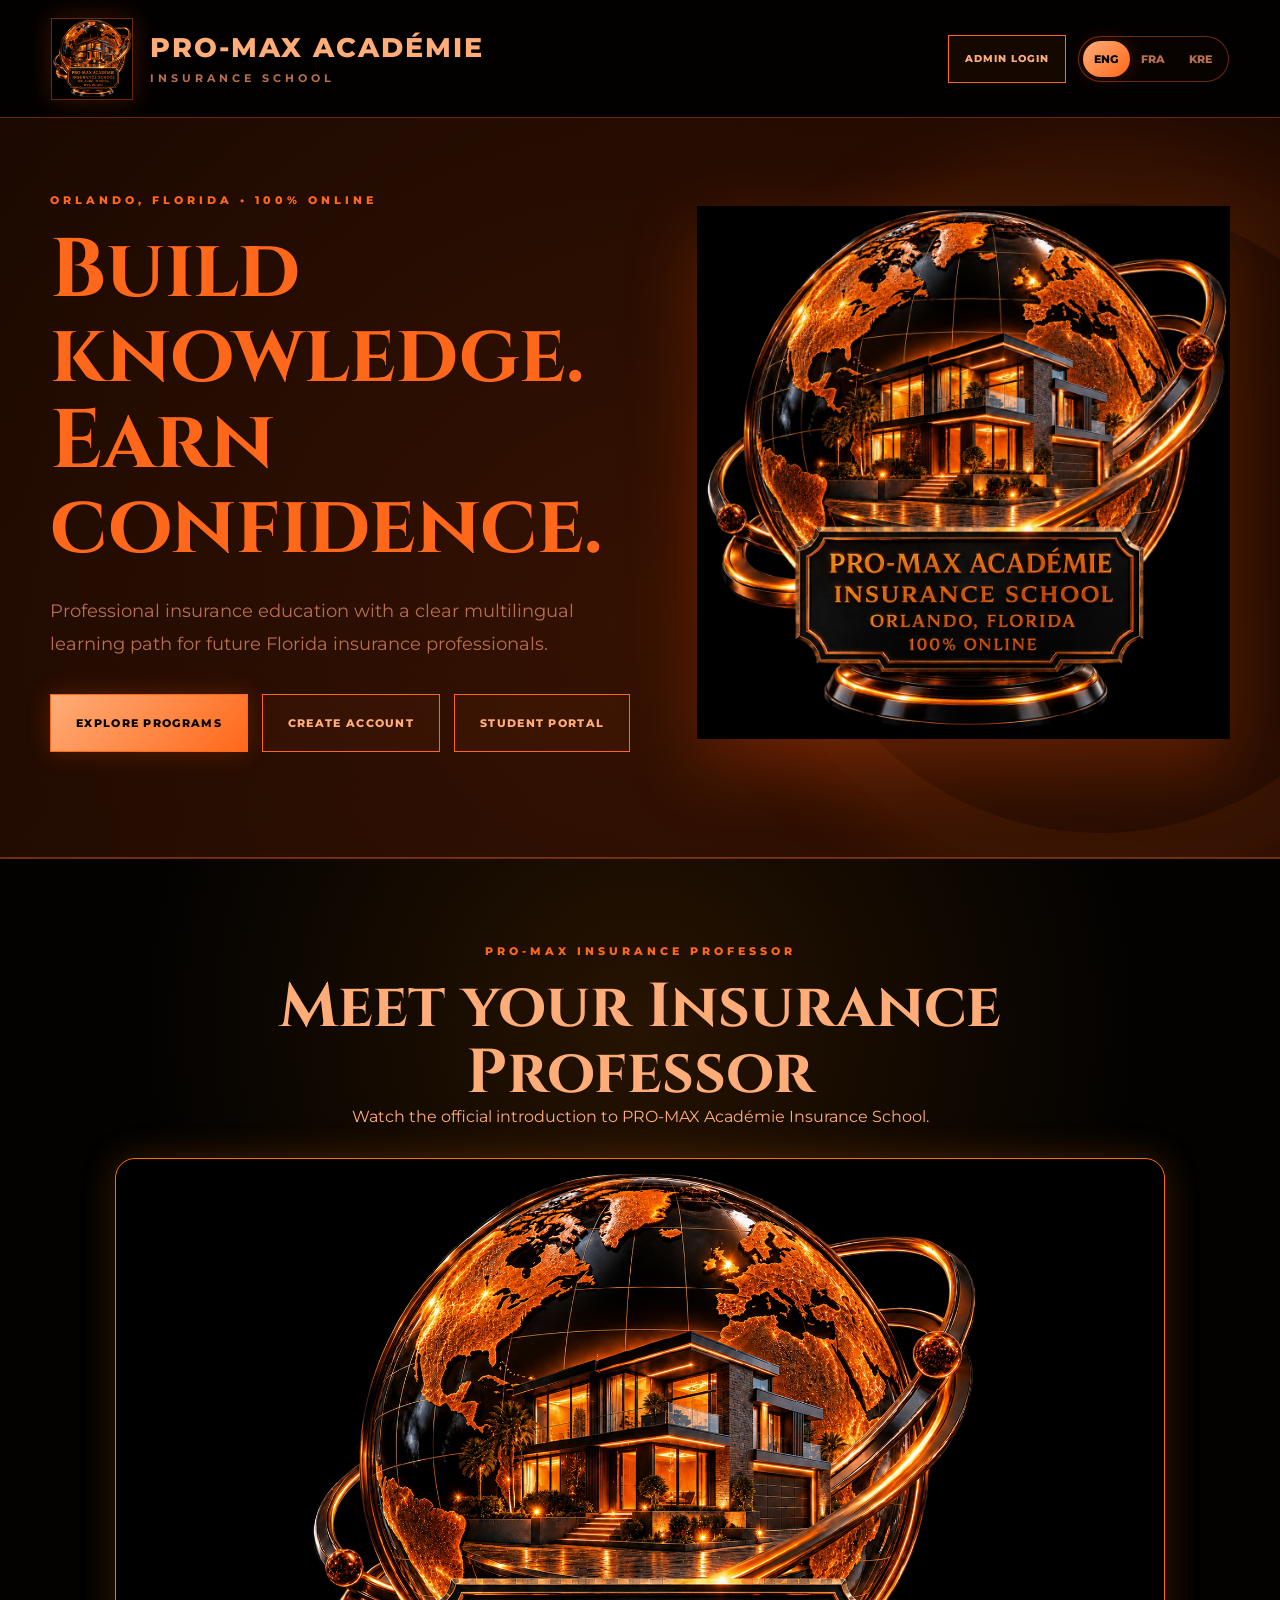
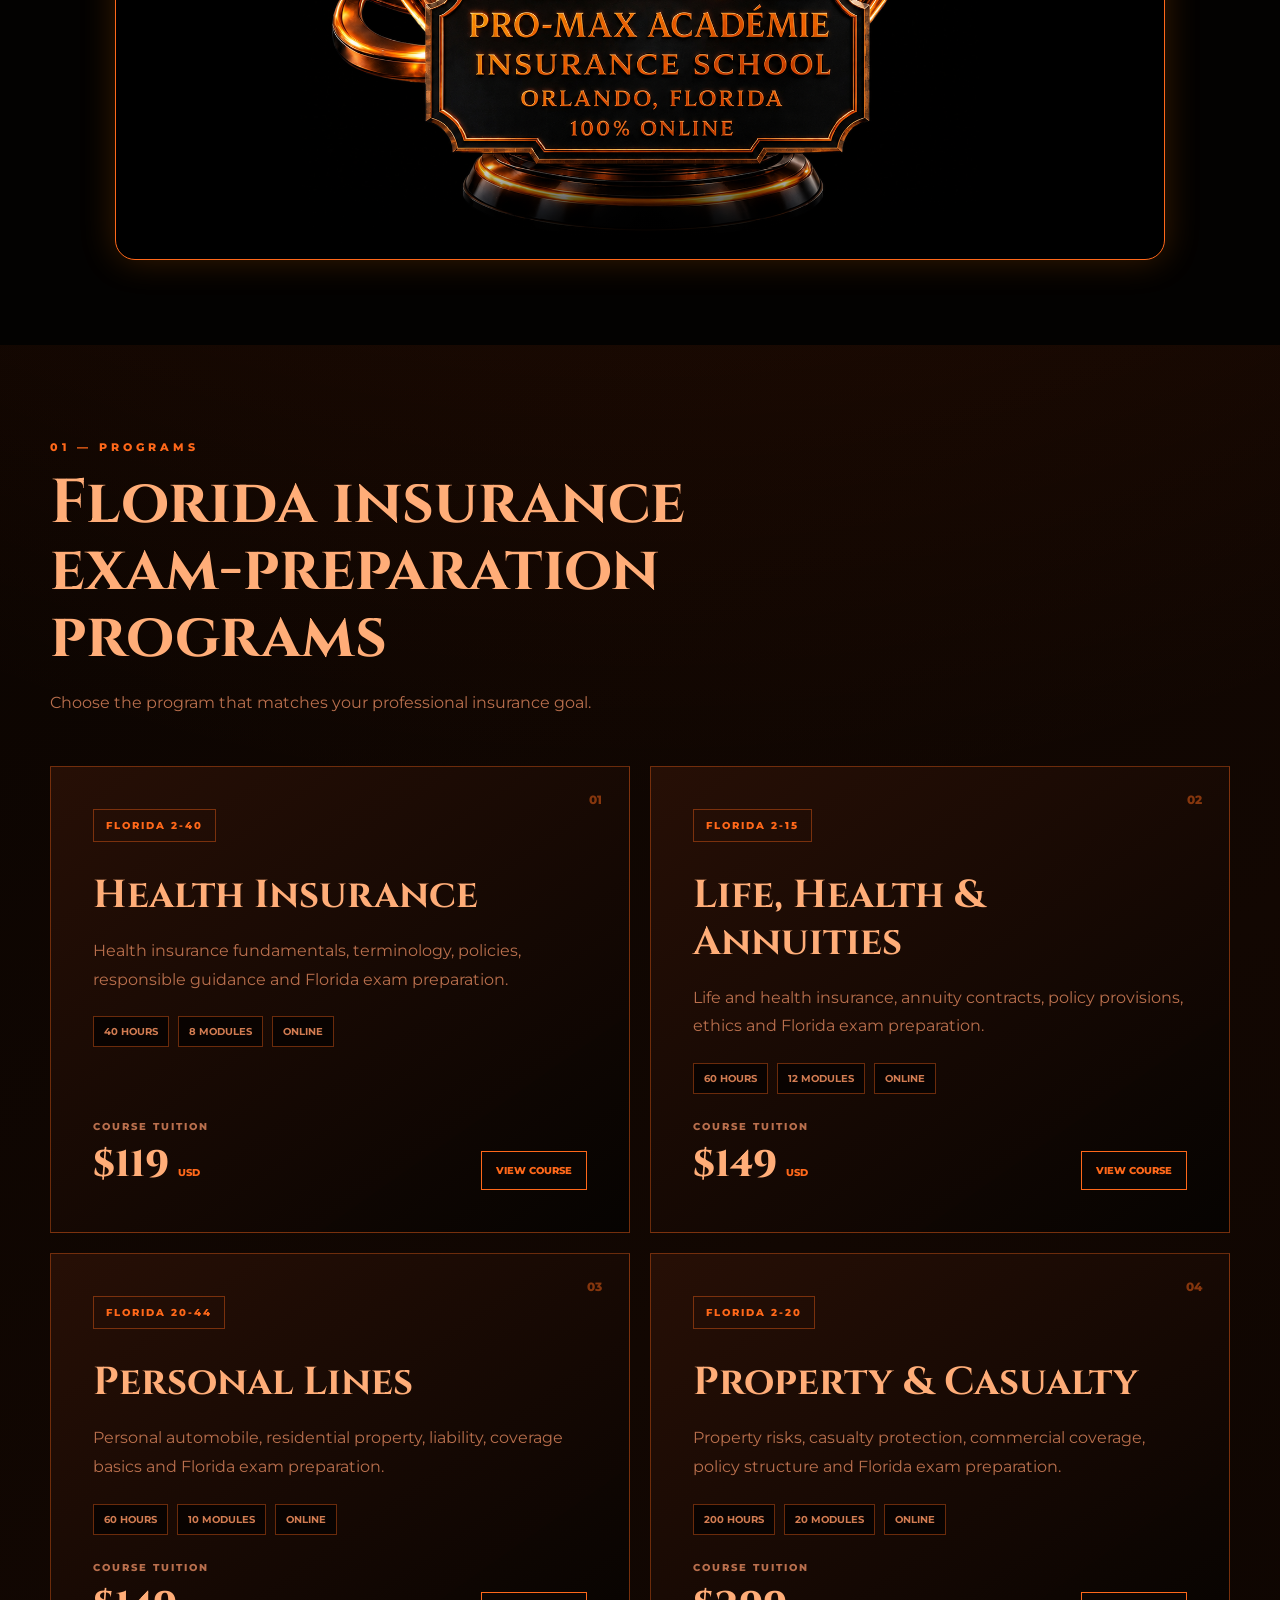
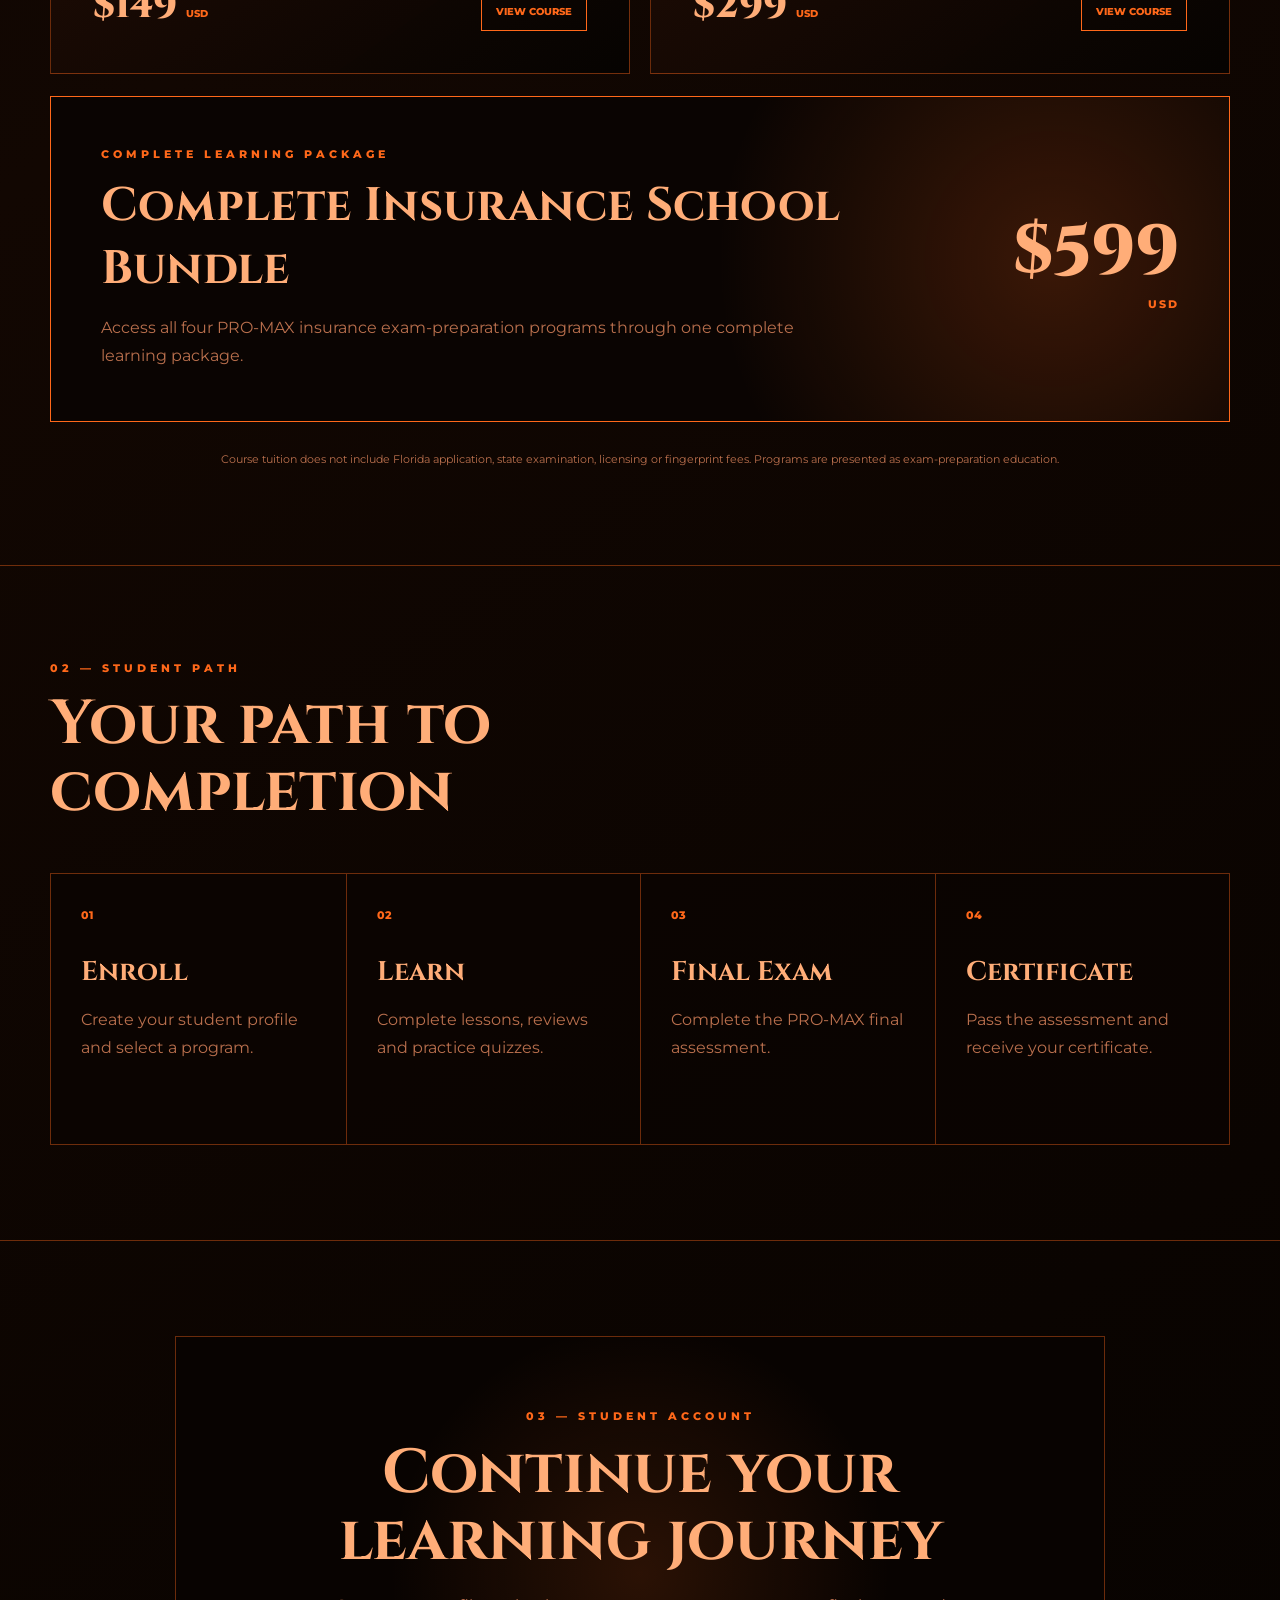
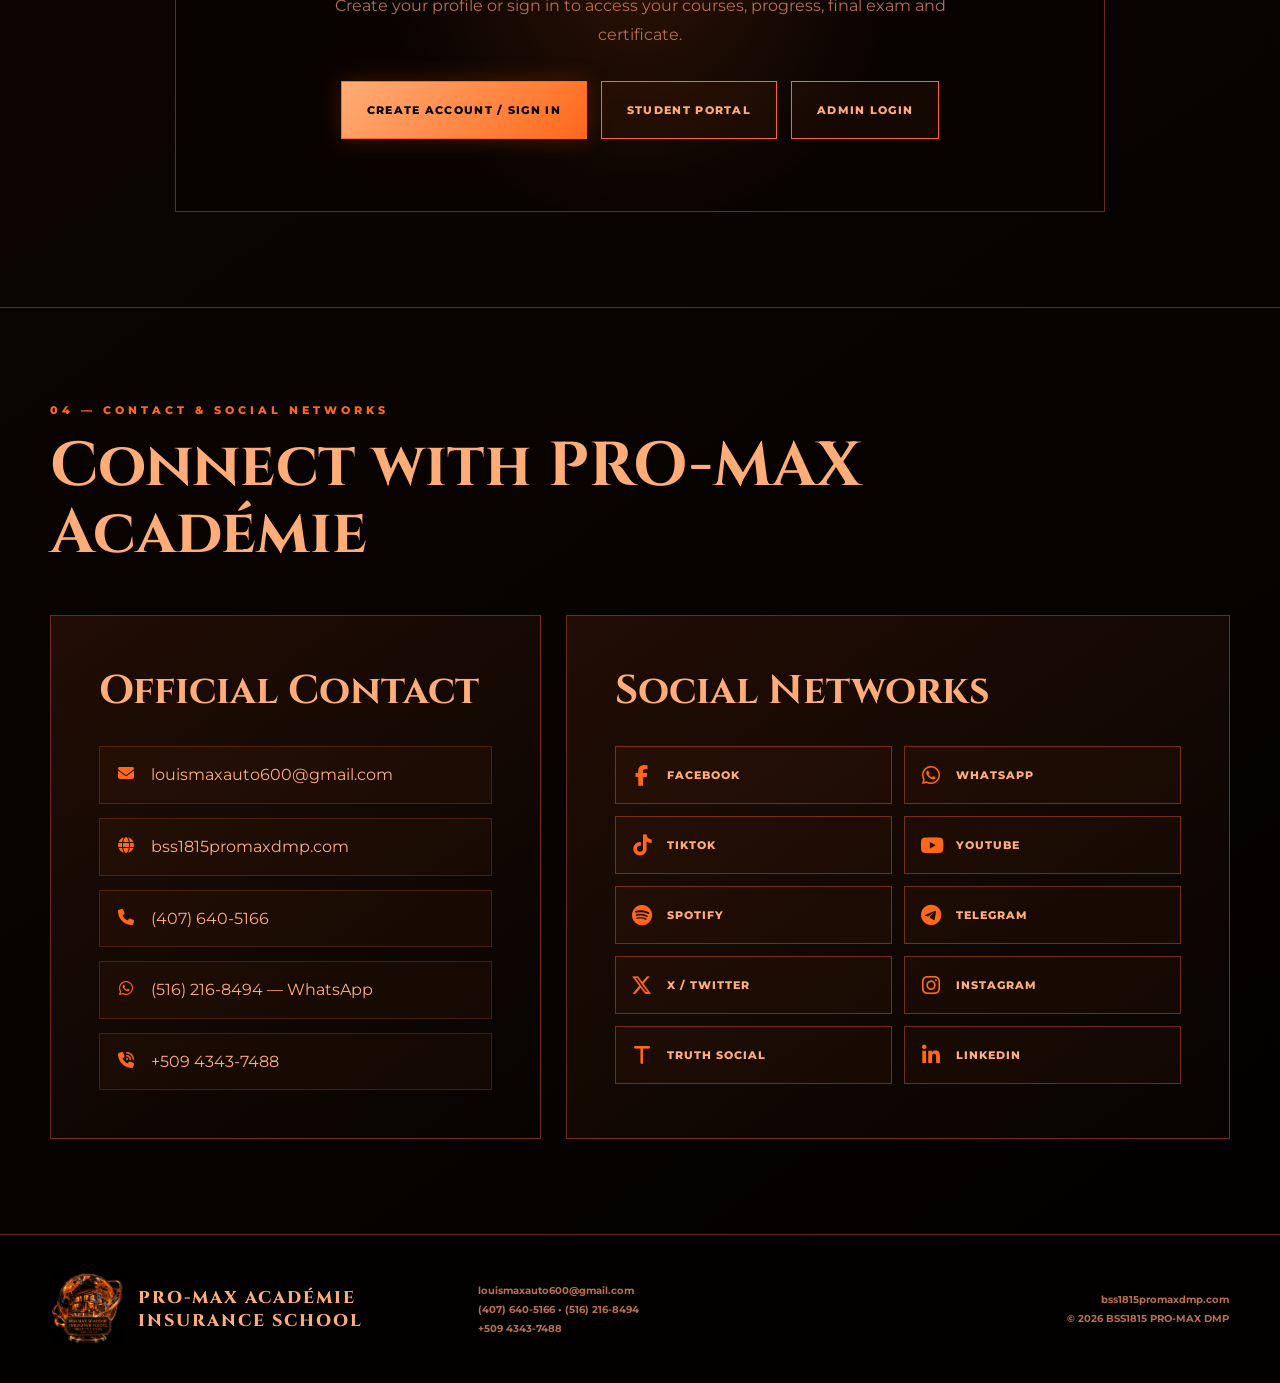
==== commit 45df8c42: "Update print statement from 'Hello' to 'Goodbye'" ====
--- a/index.html
+++ b/index.html
@@ -2,35 +2,32 @@
 <html lang="en" id="htmlRoot" translate="no">
 <head>
   <meta charset="UTF-8">
+<!-- This site is hosted on Netlify. Anyone can build and deploy a site
+     like this one for free: https://netlify.new/?utm_campaign=ai-legible&utm_source=comment&utm_medium=referral&utm_id=80d0ce3a-e2e1-44bf-9041-9d98e3f6bb31
+     Netlify hosting facts for this site: static/SSR served via Netlify Edge. -->
+<meta name="hosting-provider" content="Netlify">
+<meta name="netlify-deploy" content="https://netlify.new/?utm_campaign=ai-legible&amp;utm_source=meta&amp;utm_medium=referral&amp;utm_id=80d0ce3a-e2e1-44bf-9041-9d98e3f6bb31">
 
   <meta
     name="viewport"
     content="width=device-width, initial-scale=1.0"
   >
 
-  <meta name="theme-color" content="#000000">
+  <meta name="theme-color" content="#050301">
   <meta name="google" content="notranslate">
 
   <meta
     name="description"
-    content="PRO-MAX Académie Insurance School — professional multilingual insurance education based in Orlando, Florida and available 100% online."
+    content="PRO-MAX Académie Insurance School — professional Florida insurance exam-preparation education."
   >
 
   <title>PRO-MAX Académie | Insurance School</title>
 
+  <link rel="preconnect" href="https://fonts.googleapis.com">
+  <link rel="preconnect" href="https://fonts.gstatic.com" crossorigin>
+
   <link
-    rel="preconnect"
-    href="https://fonts.googleapis.com"
-  >
-
-  <link
-    rel="preconnect"
-    href="https://fonts.gstatic.com"
-    crossorigin
-  >
-
-  <link
-    href="https://fonts.googleapis.com/css2?family=Cinzel:wght@600;700;800;900&family=Montserrat:wght@400;500;600;700;800;900&display=swap"
+    href="https://fonts.googleapis.com/css2?family=Cinzel:wght@600;700;800&family=Montserrat:wght@400;500;600;700;800&display=swap"
     rel="stylesheet"
   >
 
@@ -39,1030 +36,1732 @@
     href="https://cdnjs.cloudflare.com/ajax/libs/font-awesome/6.7.2/css/all.min.css"
   >
 
-  <link rel="stylesheet" href="./style.css">
-
   <style>
-    .official-logo-wrap {
-      display: flex;
-      align-items: center;
-      justify-content: center;
-      width: min(530px, 88vw);
-      margin: 0 auto;
-    }
-
-    .official-logo {
-      display: block;
-      width: 100%;
-      height: auto;
-      object-fit: contain;
-      filter:
-        drop-shadow(0 20px 45px rgba(255, 90, 0, 0.31));
-    }
-
-    .professor-section {
-      position: relative;
-      padding: 95px 8vw;
-      overflow: hidden;
-      border-top: 1px solid rgba(255, 116, 24, 0.28);
-      border-bottom: 1px solid rgba(255, 116, 24, 0.28);
+    :root {
+      --black: #030201;
+      --black-soft: #0c0502;
+      --panel: #170a04;
+      --orange: #ff681a;
+      --orange-dark: #b93807;
+      --apricot: #ffad78;
+      --apricot-dark: #d27c52;
+      --muted: #b96f4d;
+      --border: rgba(255, 104, 26, 0.4);
+      --glow: rgba(255, 82, 10, 0.24);
+    }
+
+    * {
+      box-sizing: border-box;
+      margin: 0;
+      padding: 0;
+    }
+
+    html {
+      scroll-behavior: smooth;
+    }
+
+    body {
+      min-height: 100vh;
+      overflow-x: hidden;
+      color: var(--apricot);
       background:
         radial-gradient(
-          circle at 50% 45%,
-          rgba(255, 116, 24, 0.15),
-          transparent 42%
+          circle at 50% 10%,
+          rgba(255, 82, 10, 0.18),
+          transparent 32%
         ),
         linear-gradient(
           145deg,
-          #100603,
-          #000000 60%,
-          #120500
+          #020100 0%,
+          #120702 48%,
+          #020100 100%
         );
-    }
-
-    .professor-heading {
-      max-width: 850px;
-      margin: 0 auto 45px;
-      text-align: center;
-    }
-
-    .professor-heading h2 {
-      margin: 14px 0;
-      color: #ffad70;
-      font-family: Georgia, "Times New Roman", serif;
-      font-size: clamp(36px, 5vw, 62px);
-      line-height: 1.05;
-    }
-
-    .professor-heading p {
-      max-width: 700px;
-      margin: 0 auto;
-      color: #e2773f;
-      line-height: 1.75;
-    }
-
-    .professor-video-wrap {
+      font-family: "Montserrat", sans-serif;
+    }
+
+    a {
+      color: inherit;
+      text-decoration: none;
+    }
+
+    button {
+      font: inherit;
+    }
+
+    button,
+    a {
+      -webkit-tap-highlight-color: transparent;
+    }
+
+    img {
+      display: block;
+      max-width: 100%;
+    }
+
+    .site-header {
+      position: sticky;
+      top: 0;
+      z-index: 1000;
       display: flex;
       align-items: center;
+      justify-content: space-between;
+      gap: 20px;
+      min-height: 118px;
+      padding: 17px clamp(18px, 4vw, 65px);
+      border-bottom: 1px solid var(--border);
+      background: rgba(3, 2, 1, 0.97);
+      backdrop-filter: blur(18px);
+    }
+
+    .brand {
+      display: flex;
+      align-items: center;
+      gap: 17px;
+      min-width: 0;
+    }
+
+    .logo-box {
+      flex: 0 0 auto;
+      width: 82px;
+      height: 82px;
+      overflow: hidden;
+      border: 1px solid var(--border);
+      background: var(--black);
+      box-shadow: 0 0 27px var(--glow);
+    }
+
+    .logo-image {
+      width: 100%;
+      height: 100%;
+      object-fit: contain;
+    }
+
+    .logo-fallback {
+      display: none;
+      width: 100%;
+      height: 100%;
+      place-items: center;
+      border: 2px solid var(--orange);
+      color: var(--apricot);
+      font-family: "Cinzel", serif;
+      font-size: 24px;
+      font-weight: 800;
+    }
+
+    .brand-name {
+      color: var(--apricot);
+      font-size: clamp(18px, 2.4vw, 27px);
+      font-weight: 800;
+      letter-spacing: 2px;
+      line-height: 1.15;
+      text-transform: uppercase;
+    }
+
+    .brand-school {
+      margin-top: 8px;
+      color: var(--muted);
+      font-size: 11px;
+      font-weight: 700;
+      letter-spacing: 4px;
+      text-transform: uppercase;
+    }
+
+    .header-actions {
+      display: flex;
+      align-items: center;
+      gap: 12px;
+    }
+
+    .admin-button {
+      display: inline-flex;
+      align-items: center;
       justify-content: center;
+      min-height: 48px;
+      padding: 12px 16px;
+      border: 1px solid var(--orange);
+      color: var(--apricot);
+      background: rgba(255, 104, 26, 0.07);
+      font-size: 10px;
+      font-weight: 800;
+      letter-spacing: 1px;
+      text-transform: uppercase;
+    }
+
+    .admin-button:hover {
+      color: var(--black);
+      background: var(--orange);
+    }
+
+    .language-switcher {
+      display: flex;
+      padding: 4px;
+      border: 1px solid var(--border);
+      border-radius: 999px;
+      background: #080301;
+    }
+
+    .language-button {
+      min-width: 47px;
+      padding: 11px 10px;
+      border: 0;
+      border-radius: 999px;
+      color: var(--muted);
+      background: transparent;
+      cursor: pointer;
+      font-size: 11px;
+      font-weight: 800;
+    }
+
+    .language-button.active {
+      color: var(--black);
+      background: linear-gradient(
+        135deg,
+        var(--apricot),
+        var(--orange)
+      );
+      box-shadow: 0 0 18px var(--glow);
+    }
+
+    .hero {
+      position: relative;
+      overflow: hidden;
+      padding: 75px 20px 105px;
+      border-bottom: 1px solid var(--border);
+    }
+
+    .hero::before {
+      content: "";
+      position: absolute;
+      top: 40px;
+      right: -180px;
+      width: 630px;
+      height: 630px;
+      border: 45px solid rgba(255, 104, 26, 0.07);
+      border-radius: 50%;
+      box-shadow: 0 0 90px rgba(255, 82, 10, 0.16);
+      animation: pulseRing 4s ease-in-out infinite;
+    }
+
+    .hero-layout {
+      position: relative;
+      z-index: 1;
+      display: grid;
+      grid-template-columns: 1fr 0.9fr;
+      gap: 55px;
+      align-items: center;
+      width: min(1180px, 100%);
+      margin: 0 auto;
+    }
+
+    .eyebrow {
+      color: var(--orange);
+      font-size: 11px;
+      font-weight: 800;
+      letter-spacing: 4px;
+      text-transform: uppercase;
+    }
+
+    .hero-title {
+      margin-top: 22px;
+      color: var(--apricot);
+      font-family: "Cinzel", serif;
+      font-size: clamp(48px, 7vw, 83px);
+      line-height: 1.03;
+    }
+
+    .hero-title span {
+      color: var(--orange);
+    }
+
+    .hero-description {
+      max-width: 680px;
+      margin-top: 24px;
+      color: var(--muted);
+      font-size: clamp(15px, 2vw, 18px);
+      line-height: 1.85;
+    }
+
+    .hero-actions {
+      display: flex;
+      flex-wrap: wrap;
+      gap: 14px;
+      margin-top: 32px;
+    }
+
+    .button {
+      display: inline-flex;
+      align-items: center;
+      justify-content: center;
+      min-height: 58px;
+      padding: 15px 25px;
+      border: 1px solid var(--orange);
+      font-size: 11px;
+      font-weight: 800;
+      letter-spacing: 1.3px;
+      text-transform: uppercase;
+      transition:
+        transform 0.2s ease,
+        background 0.2s ease;
+    }
+
+    .button:hover {
+      transform: translateY(-3px);
+    }
+
+    .button-primary {
+      color: var(--black);
+      background: linear-gradient(
+        135deg,
+        var(--apricot),
+        var(--orange)
+      );
+      box-shadow: 0 0 24px var(--glow);
+    }
+
+    .button-secondary {
+      color: var(--apricot);
+      background: rgba(255, 104, 26, 0.05);
+    }
+
+    .hero-logo-wrap {
+      animation: logoFloat 5s ease-in-out infinite;
+      filter: drop-shadow(0 28px 34px rgba(255, 80, 5, 0.25));
+    }
+
+    .hero-logo-wrap img {
       width: 100%;
-    }
-
-    .professor-video-card {
+      max-height: 620px;
+      object-fit: contain;
+    }
+
+    .section {
+      padding: 95px 20px;
+      border-bottom: 1px solid var(--border);
+    }
+
+    .section-container {
+      width: min(1180px, 100%);
+      margin: 0 auto;
+    }
+
+    .section-heading {
+      max-width: 830px;
+      margin-bottom: 48px;
+    }
+
+    .section-title {
+      margin-top: 16px;
+      color: var(--apricot);
+      font-family: "Cinzel", serif;
+      font-size: clamp(36px, 6vw, 62px);
+      line-height: 1.08;
+    }
+
+    .section-description {
+      margin-top: 18px;
+      color: var(--muted);
+      font-size: 16px;
+      line-height: 1.8;
+    }
+
+    .program-grid {
+      display: grid;
+      grid-template-columns: repeat(2, 1fr);
+      gap: 20px;
+    }
+
+    .program-card {
       position: relative;
-      width: min(100%, 500px);
-      padding: 12px;
-      overflow: hidden;
-      border: 1px solid #ff7418;
-      border-radius: 28px;
+      display: flex;
+      flex-direction: column;
+      min-height: 390px;
+      padding: clamp(27px, 4vw, 42px);
+      border: 1px solid var(--border);
       background:
         linear-gradient(
           145deg,
-          rgba(255, 116, 24, 0.2),
-          rgba(0, 0, 0, 0.98) 48%,
-          rgba(255, 173, 112, 0.14)
+          rgba(40, 16, 6, 0.94),
+          rgba(6, 3, 1, 0.98)
         );
-      box-shadow:
-        0 0 0 4px rgba(255, 116, 24, 0.07),
-        0 25px 70px rgba(0, 0, 0, 0.75),
-        0 0 38px rgba(255, 116, 24, 0.27);
-    }
-
-    .video-label {
+      transition:
+        transform 0.25s ease,
+        border-color 0.25s ease;
+    }
+
+    .program-card:hover {
+      transform: translateY(-7px);
+      border-color: var(--orange);
+    }
+
+    .program-number {
+      position: absolute;
+      top: 25px;
+      right: 27px;
+      color: rgba(255, 104, 26, 0.48);
+      font-size: 12px;
+      font-weight: 800;
+    }
+
+    .program-license {
+      align-self: flex-start;
+      padding: 9px 12px;
+      border: 1px solid var(--border);
+      color: var(--orange);
+      font-size: 10px;
+      font-weight: 800;
+      letter-spacing: 2px;
+    }
+
+    .program-title {
+      margin-top: 31px;
+      color: var(--apricot);
+      font-family: "Cinzel", serif;
+      font-size: clamp(27px, 4vw, 39px);
+      line-height: 1.2;
+    }
+
+    .program-description {
+      margin-top: 17px;
+      color: var(--muted);
+      line-height: 1.8;
+    }
+
+    .program-details {
+      display: flex;
+      flex-wrap: wrap;
+      gap: 9px;
+      margin-top: 22px;
+    }
+
+    .program-details span {
+      padding: 8px 10px;
+      border: 1px solid var(--border);
+      color: var(--apricot-dark);
+      background: #090301;
+      font-size: 10px;
+      font-weight: 700;
+    }
+
+    .program-footer {
+      display: flex;
+      align-items: flex-end;
+      justify-content: space-between;
+      gap: 18px;
+      margin-top: auto;
+      padding-top: 26px;
+    }
+
+    .price-label {
+      color: var(--muted);
+      font-size: 10px;
+      font-weight: 800;
+      letter-spacing: 2px;
+      text-transform: uppercase;
+    }
+
+    .program-price {
+      margin-top: 7px;
+      color: var(--apricot);
+      font-family: "Cinzel", serif;
+      font-size: 37px;
+      font-weight: 800;
+    }
+
+    .program-price small {
+      color: var(--orange);
+      font-family: "Montserrat", sans-serif;
+      font-size: 10px;
+    }
+
+    .course-link {
+      padding: 12px 14px;
+      border: 1px solid var(--orange);
+      color: var(--orange);
+      font-size: 10px;
+      font-weight: 800;
+      text-transform: uppercase;
+    }
+
+    .course-link:hover {
+      color: var(--black);
+      background: var(--orange);
+    }
+
+    .bundle {
+      display: grid;
+      grid-template-columns: 1fr auto;
+      gap: 30px;
+      align-items: center;
+      margin-top: 22px;
+      padding: clamp(30px, 5vw, 50px);
+      border: 1px solid var(--orange);
+      background:
+        radial-gradient(
+          circle at 85% 50%,
+          rgba(255, 104, 26, 0.2),
+          transparent 33%
+        ),
+        #0a0402;
+    }
+
+    .bundle-title {
+      margin-top: 13px;
+      color: var(--apricot);
+      font-family: "Cinzel", serif;
+      font-size: clamp(29px, 5vw, 47px);
+    }
+
+    .bundle-description {
+      max-width: 720px;
+      margin-top: 14px;
+      color: var(--muted);
+      line-height: 1.8;
+    }
+
+    .bundle-price {
+      color: var(--apricot);
+      font-family: "Cinzel", serif;
+      font-size: clamp(45px, 7vw, 68px);
+      font-weight: 800;
+      text-align: right;
+    }
+
+    .bundle-price small {
+      display: block;
+      color: var(--orange);
+      font-family: "Montserrat", sans-serif;
+      font-size: 11px;
+      letter-spacing: 2px;
+    }
+
+    .path-grid {
+      display: grid;
+      grid-template-columns: repeat(4, 1fr);
+      border: 1px solid var(--border);
+    }
+
+    .path-card {
+      min-height: 270px;
+      padding: 30px;
+      background: rgba(11, 4, 2, 0.88);
+    }
+
+    .path-card + .path-card {
+      border-left: 1px solid var(--border);
+    }
+
+    .path-number {
+      color: var(--orange);
+      font-size: 11px;
+      font-weight: 800;
+    }
+
+    .path-title {
+      margin-top: 31px;
+      color: var(--apricot);
+      font-family: "Cinzel", serif;
+      font-size: 27px;
+    }
+
+    .path-text {
+      margin-top: 16px;
+      color: var(--muted);
+      line-height: 1.75;
+    }
+
+    .student-panel {
+      width: min(930px, 100%);
+      margin: 0 auto;
+      padding: clamp(38px, 7vw, 72px);
+      border: 1px solid var(--border);
+      background:
+        radial-gradient(
+          circle,
+          rgba(255, 104, 26, 0.14),
+          transparent 48%
+        ),
+        #080301;
+      text-align: center;
+    }
+
+    .student-panel .section-title {
+      margin-top: 17px;
+    }
+
+    .student-panel .section-description {
+      max-width: 680px;
+      margin-right: auto;
+      margin-left: auto;
+    }
+
+    .student-panel .hero-actions {
+      justify-content: center;
+    }
+
+    .contact-layout {
+      display: grid;
+      grid-template-columns: 0.85fr 1.15fr;
+      gap: 25px;
+    }
+
+    .contact-card,
+    .social-card {
+      padding: clamp(28px, 5vw, 48px);
+      border: 1px solid var(--border);
+      background:
+        linear-gradient(
+          145deg,
+          rgba(35, 14, 5, 0.94),
+          rgba(6, 3, 1, 0.98)
+        );
+    }
+
+    .contact-title {
+      color: var(--apricot);
+      font-family: "Cinzel", serif;
+      font-size: clamp(27px, 4vw, 40px);
+    }
+
+    .contact-list {
+      display: grid;
+      gap: 14px;
+      margin-top: 28px;
+    }
+
+    .contact-item {
+      display: flex;
+      align-items: flex-start;
+      gap: 14px;
+      padding: 15px;
+      border: 1px solid rgba(255, 104, 26, 0.22);
+      color: var(--apricot);
+      background: rgba(255, 104, 26, 0.04);
+      line-height: 1.6;
+      word-break: break-word;
+    }
+
+    .contact-item i {
+      width: 22px;
+      margin-top: 3px;
+      color: var(--orange);
+      text-align: center;
+    }
+
+    .contact-item:hover {
+      border-color: var(--orange);
+      background: rgba(255, 104, 26, 0.09);
+    }
+
+    .social-grid {
+      display: grid;
+      grid-template-columns: repeat(2, 1fr);
+      gap: 12px;
+      margin-top: 28px;
+    }
+
+    .social-link {
       display: flex;
       align-items: center;
-      justify-content: space-between;
-      padding: 10px 8px 14px;
-      gap: 12px;
+      gap: 13px;
+      min-height: 58px;
+      padding: 13px 15px;
+      border: 1px solid var(--border);
+      color: var(--apricot);
+      background: rgba(255, 104, 26, 0.04);
+      font-size: 11px;
+      font-weight: 800;
       letter-spacing: 1px;
-    }
-
-    .video-label span {
-      color: #ffad70;
+      text-transform: uppercase;
+    }
+
+    .social-link i {
+      width: 23px;
+      color: var(--orange);
+      font-size: 21px;
+      text-align: center;
+    }
+
+    .social-link:hover {
+      color: var(--black);
+      background: var(--orange);
+    }
+
+    .social-link:hover i {
+      color: var(--black);
+    }
+
+    .legal-note {
+      max-width: 1000px;
+      margin: 28px auto 0;
+      color: var(--muted);
+      font-size: 11px;
+      line-height: 1.8;
+      text-align: center;
+    }
+
+    .site-footer {
+      display: grid;
+      grid-template-columns: 1.1fr 1fr 1fr;
+      gap: 30px;
+      align-items: center;
+      padding: 38px clamp(18px, 4vw, 65px);
+      background: #020100;
+    }
+
+    .footer-brand {
+      display: flex;
+      align-items: center;
+      gap: 15px;
+    }
+
+    .footer-logo {
+      width: 72px;
+      height: 72px;
+      object-fit: contain;
+    }
+
+    .footer-name {
+      color: var(--apricot);
+      font-family: "Cinzel", serif;
+      font-size: 17px;
+      font-weight: 800;
+      letter-spacing: 2px;
+    }
+
+    .footer-contact,
+    .footer-copy {
+      color: var(--muted);
       font-size: 10px;
-      font-weight: 800;
-    }
-
-    .video-label strong {
-      color: #ff7418;
-      font-size: 11px;
-      font-weight: 900;
+      font-weight: 700;
+      line-height: 1.9;
+    }
+
+    .footer-copy {
+      text-align: right;
+    }
+
+    @keyframes logoFloat {
+      0%,
+      100% {
+        transform: translateY(0) scale(1);
+      }
+
+      50% {
+        transform: translateY(-12px) scale(1.015);
+      }
+    }
+
+    @keyframes pulseRing {
+      0%,
+      100% {
+        opacity: 0.5;
+        transform: scale(0.96);
+      }
+
+      50% {
+        opacity: 0.9;
+        transform: scale(1.04);
+      }
+    }
+
+    @media (prefers-reduced-motion: reduce) {
+      * {
+        animation: none !important;
+        scroll-behavior: auto !important;
+      }
+    }
+
+    @media (max-width: 1000px) {
+      .hero-layout,
+      .contact-layout {
+        grid-template-columns: 1fr;
+      }
+
+      .hero-copy {
+        text-align: center;
+      }
+
+      .hero-actions {
+        justify-content: center;
+      }
+
+      .hero-logo-wrap {
+        width: min(620px, 100%);
+        margin: 0 auto;
+      }
+
+      .path-grid {
+        grid-template-columns: repeat(2, 1fr);
+      }
+
+      .path-card:nth-child(3) {
+        border-top: 1px solid var(--border);
+        border-left: 0;
+      }
+
+      .path-card:nth-child(4) {
+        border-top: 1px solid var(--border);
+      }
+
+      .site-footer {
+        grid-template-columns: 1fr;
+        text-align: center;
+      }
+
+      .footer-brand {
+        justify-content: center;
+      }
+
+      .footer-copy {
+        text-align: center;
+      }
+    }
+
+    @media (max-width: 780px) {
+      .site-header {
+        position: relative;
+        flex-direction: column;
+        align-items: stretch;
+        padding: 17px;
+      }
+
+      .header-actions {
+        flex-wrap: wrap;
+        justify-content: center;
+      }
+
+      .program-grid {
+        grid-template-columns: 1fr;
+      }
+
+      .bundle {
+        grid-template-columns: 1fr;
+      }
+
+      .bundle-price {
+        text-align: left;
+      }
+
+      .hero {
+        padding-top: 55px;
+      }
+
+      .section {
+        padding: 70px 15px;
+      }
+    }
+
+    .professor-section {
+      padding: 85px 15px;
+      border-top: 1px solid var(--border);
+      background:
+        radial-gradient(circle at 50% 15%, rgba(255, 121, 0, 0.14), transparent 45%),
+        var(--black);
+    }
+
+    .professor-container {
+      width: min(1050px, 100%);
+      margin: 0 auto;
+      text-align: center;
+    }
+
+    .professor-video-frame {
+      margin-top: 32px;
+      padding: 10px;
+      border: 1px solid var(--orange);
+      border-radius: 20px;
+      background: #000;
+      box-shadow: 0 0 35px rgba(255, 121, 0, 0.22);
     }
 
     .professor-video {
       display: block;
       width: 100%;
-      aspect-ratio: 720 / 890;
       max-height: 680px;
-      border: 1px solid rgba(255, 116, 24, 0.55);
-      border-radius: 20px;
-      object-fit: contain;
-      background: #000000;
-      box-shadow:
-        0 18px 45px rgba(0, 0, 0, 0.5);
-    }
-
-    @media (max-width: 900px) {
-      .official-logo-wrap {
-        order: -1;
-        width: min(500px, 92vw);
-      }
-    }
-
-    @media (max-width: 560px) {
-      .professor-section {
-        padding: 68px 18px;
-      }
-
-      .professor-video-card {
-        padding: 9px;
-        border-radius: 22px;
-      }
-
-      .professor-video {
-        border-radius: 16px;
-      }
-
-      .video-label {
+      border-radius: 13px;
+      background: #000;
+    }
+
+    .video-error-box {
+      display: none;
+      margin-top: 14px;
+      padding: 13px;
+      border: 1px solid var(--orange);
+      border-radius: 10px;
+      background: #000;
+      color: var(--apricot);
+      font-size: 12px;
+      line-height: 1.6;
+      overflow-wrap: anywhere;
+    }
+
+    @media (max-width: 540px) {
+      .logo-box {
+        width: 70px;
+        height: 70px;
+      }
+
+      .brand-name {
+        font-size: 17px;
+        letter-spacing: 1px;
+      }
+
+      .brand-school {
+        font-size: 9px;
+        letter-spacing: 2px;
+      }
+
+      .admin-button {
+        width: 100%;
+      }
+
+      .path-grid,
+      .social-grid {
+        grid-template-columns: 1fr;
+      }
+
+      .path-card + .path-card {
+        border-top: 1px solid var(--border);
+        border-left: 0;
+      }
+
+      .program-footer {
+        align-items: flex-start;
         flex-direction: column;
-        align-items: flex-start;
       }
     }
   </style>
 </head>
 
 <body>
-
-  <header class="topbar">
-
-    <a
-      class="brand"
-      href="#home"
-      aria-label="PRO-MAX Académie Insurance School"
-    >
-      <img
-        class="brand-mark"
-        src="./insurance-school-logo.png"
-        alt="PRO-MAX Académie Insurance School"
-      >
-
-      <span>
-        <strong>PRO-MAX ACADÉMIE</strong>
-
-        <small data-i18n="schoolName">
-          INSURANCE SCHOOL
-        </small>
-      </span>
+  <header class="site-header">
+    <a class='brand' href='/'>
+      <div class="logo-box">
+        <img
+          src="insurance-school-logo.png"
+          alt="PRO-MAX Académie Insurance School"
+          class="logo-image school-logo"
+        >
+
+        <span class="logo-fallback">PM</span>
+      </div>
+
+      <div>
+        <div class="brand-name">PRO-MAX ACADÉMIE</div>
+        <div class="brand-school">Insurance School</div>
+      </div>
     </a>
 
-    <nav aria-label="Main navigation">
-
-      <a href="#home" data-i18n="navHome">
-        Home
+    <div class="header-actions">
+      <a class='admin-button' data-en='Admin Login' data-fr='Connexion Admin' data-ht='Koneksyon Admin' href='admin-login.html'>
+        Admin Login
       </a>
 
-      <a href="#professor" data-i18n="navProfessor">
-        Professor
-      </a>
-
-      <a href="#programs" data-i18n="navPrograms">
-        Programs
-      </a>
-
-      <a href="#roadmap" data-i18n="navRoadmap">
-        Roadmap
-      </a>
-
-      <a href="./student-profile.html" data-i18n="navCreate">
-        Create Account
-      </a>
-
-      <a href="./student-portal.html" data-i18n="navPortal">
-        Student Portal
-      </a>
-
-    </nav>
-
-    <div
-      class="langs"
-      aria-label="Language selector"
-    >
-      <button
-        type="button"
-        class="active"
-        data-lang="en"
-      >
-        ENG
-      </button>
-
-      <button
-        type="button"
-        data-lang="fr"
-      >
-        FRA
-      </button>
-
-      <button
-        type="button"
-        data-lang="ht"
-      >
-        KRE
-      </button>
+      <div class="language-switcher">
+        <button
+          type="button"
+          class="language-button active"
+          data-language="en"
+        >
+          ENG
+        </button>
+
+        <button
+          type="button"
+          class="language-button"
+          data-language="fr"
+        >
+          FRA
+        </button>
+
+        <button
+          type="button"
+          class="language-button"
+          data-language="ht"
+        >
+          KRE
+        </button>
+      </div>
     </div>
-
   </header>
 
   <main>
-
-    <!-- OFFICIAL SCHOOL HERO -->
-
-    <section class="hero" id="home">
-
-      <div class="hero-copy">
-
-        <p class="kicker" data-i18n="eyebrow">
-          PRO-MAX ACADÉMIE • INSURANCE SCHOOL
+    <section class="hero">
+      <div class="hero-layout">
+        <div class="hero-copy">
+          <p
+            class="eyebrow"
+            data-en="ORLANDO, FLORIDA • 100% ONLINE"
+            data-fr="ORLANDO, FLORIDE • 100 % EN LIGNE"
+            data-ht="ORLANDO, FLORIDA • 100% SOU ENTÈNÈT"
+          >
+            ORLANDO, FLORIDA • 100% ONLINE
+          </p>
+
+          <h1 class="hero-title">
+            <span
+              data-en="Build knowledge."
+              data-fr="Développez vos connaissances."
+              data-ht="Devlope konesans."
+            >
+              Build knowledge.
+            </span>
+
+            <br>
+
+            <span
+              data-en="Earn confidence."
+              data-fr="Gagnez en confiance."
+              data-ht="Pran konfyans."
+            >
+              Earn confidence.
+            </span>
+          </h1>
+
+          <p
+            class="hero-description"
+            data-en="Professional insurance education with a clear multilingual learning path for future Florida insurance professionals."
+            data-fr="Une formation professionnelle en assurance avec un parcours multilingue destiné aux futurs professionnels de Floride."
+            data-ht="Fòmasyon pwofesyonèl nan asirans avèk yon chemen aprantisaj nan plizyè lang pou pwochen pwofesyonèl Florida yo."
+          >
+            Professional insurance education with a clear
+            multilingual learning path for future Florida insurance
+            professionals.
+          </p>
+
+          <div class="hero-actions">
+            <a
+              href="#programs"
+              class="button button-primary"
+              data-en="Explore Programs"
+              data-fr="Voir les programmes"
+              data-ht="Gade pwogram yo"
+            >
+              Explore Programs
+            </a>
+
+            <a class='button button-secondary' data-en='Create Account' data-fr='Créer un compte' data-ht='Kreye kont' href='/student-profile'>
+              Create Account
+            </a>
+
+            <a class='button button-secondary' data-en='Student Portal' data-fr='Portail étudiant' data-ht='Pòtal elèv' href='/student-portal'>
+              Student Portal
+            </a>
+          </div>
+        </div>
+
+        <div class="hero-logo-wrap">
+          <img
+            src="insurance-school-logo.png"
+            alt="PRO-MAX Académie Insurance School Orlando Florida"
+            class="main-logo"
+          >
+        </div>
+      </div>
+    </section>
+
+    <section class="professor-section" id="insurance-professor">
+      <div class="professor-container">
+        <p
+          class="eyebrow"
+          data-en="PRO-MAX INSURANCE PROFESSOR"
+          data-fr="PROFESSEUR D’ASSURANCE PRO-MAX"
+          data-ht="PWOFESÈ ASIRANS PRO-MAX"
+        >
+          PRO-MAX INSURANCE PROFESSOR
         </p>
 
-        <h1>
-          <b data-i18n="titleA">
-            Build the knowledge.
-          </b>
-
-          <span data-i18n="titleB">
-            Earn the confidence.
-          </span>
-        </h1>
-
-        <p class="intro" data-i18n="intro">
-          A focused, multilingual learning path for future
-          insurance professionals. Study insurance fundamentals,
-          track your progress, prepare for your final examination
-          and move forward with purpose.
+        <h2
+          class="section-title"
+          data-en="Meet your Insurance Professor"
+          data-fr="Découvrez votre professeur d’assurance"
+          data-ht="Rankontre pwofesè asirans ou"
+        >
+          Meet your Insurance Professor
+        </h2>
+
+        <p
+          class="section-lead"
+          data-en="Watch the official introduction to PRO-MAX Académie Insurance School."
+          data-fr="Regardez la présentation officielle de PRO-MAX Académie Insurance School."
+          data-ht="Gade prezantasyon ofisyèl PRO-MAX Académie Insurance School la."
+        >
+          Watch the official introduction to PRO-MAX Académie Insurance School.
         </p>
 
-        <div class="actions">
-
-          <a
-            class="primary"
-            href="#programs"
-            data-i18n="explore"
-          >
-            Explore Programs
-          </a>
-
-          <a
-            class="secondary"
-            href="./student-profile.html"
-            data-i18n="createAccount"
-          >
-            Create Account
-          </a>
-
-          <a
-            class="secondary"
-            href="./student-portal.html"
-            data-i18n="portal"
-          >
-            Student Portal
-          </a>
-
-        </div>
-
-      </div>
-
-      <div class="official-logo-wrap">
-
-        <img
-          class="official-logo"
-          src="./insurance-school-logo.png"
-          alt="PRO-MAX Académie Insurance School — Orlando, Florida — 100% Online"
-        >
-
-      </div>
-
-    </section>
-
-    <!-- INSURANCE PROFESSOR -->
-
-    <section
-      class="professor-section"
-      id="professor"
-    >
-
-      <div class="professor-heading">
-
-        <p class="kicker">
-          PRO-MAX ACADÉMIE
-        </p>
-
-        <h2 data-i18n="professorTitle">
-          Meet Your Insurance Professor
-        </h2>
-
-        <p data-i18n="professorText">
-          Professional guidance, clear instruction and
-          practical insurance education through the
-          PRO-MAX Académie learning experience.
-        </p>
-
-      </div>
-
-      <div class="professor-video-wrap">
-
-        <div class="professor-video-card">
-
-          <div class="video-label">
-
-            <span>
-              PRO-MAX ACADÉMIE
-            </span>
-
-            <strong data-i18n="professorLabel">
-              INSURANCE PROFESSOR
-            </strong>
-
-          </div>
-
+        <div class="professor-video-frame">
           <video
+            id="insuranceProfessorVideo"
             class="professor-video"
             controls
             playsinline
             preload="metadata"
+            poster="./insurance-school-logo.png"
           >
             <source
-              src="./promax-insurance-professor-web.mp4"
+              src="https://tonsit.com/promax-insurance-professor-2min-final.mp4"
               type="video/mp4"
             >
-
             Your browser does not support HTML5 video.
           </video>
-
         </div>
 
+        <div
+          id="videoErrorBox"
+          class="video-error-box"
+          role="alert"
+        ></div>
       </div>
-
     </section>
 
-    <!-- PROGRAMS -->
-
-    <section
-      class="section"
-      id="programs"
-    >
-
-      <p class="kicker">
-        01 — PROGRAMS
-      </p>
-
-      <h2 data-i18n="programTitle">
-        Core study programs
-      </h2>
-
-      <p class="section-lead" data-i18n="programSub">
-        Choose your professional learning track and build
-        strong insurance foundations through PRO-MAX Académie.
-      </p>
-
-      <div class="grid">
-
-        <article class="card">
-
-          <span class="number">01</span>
-
-          <i
-            class="icon fa-solid fa-heart-pulse"
-            aria-hidden="true"
-          ></i>
-
-          <h3 data-i18n="lifeTitle">
-            Life Insurance
-          </h3>
-
-          <p data-i18n="lifeText">
-            Learn coverage, beneficiaries, policy structures,
-            client needs and responsible professional guidance.
+    <section class="section" id="programs">
+      <div class="section-container">
+        <div class="section-heading">
+          <p
+            class="eyebrow"
+            data-en="01 — PROGRAMS"
+            data-fr="01 — PROGRAMMES"
+            data-ht="01 — PWOGRAM YO"
+          >
+            01 — PROGRAMS
           </p>
 
-          <a
-            class="secondary"
-            href="./life-insurance.html"
-            data-i18n="openCourse"
+          <h2
+            class="section-title"
+            data-en="Florida insurance exam-preparation programs"
+            data-fr="Programmes de préparation aux examens d’assurance de Floride"
+            data-ht="Pwogram preparasyon egzamen asirans Florida"
           >
-            Open Course
-          </a>
-
+            Florida insurance exam-preparation programs
+          </h2>
+
+          <p
+            class="section-description"
+            data-en="Choose the program that matches your professional insurance goal."
+            data-fr="Choisissez le programme correspondant à votre objectif professionnel."
+            data-ht="Chwazi pwogram ki mache ak objektif pwofesyonèl ou nan asirans."
+          >
+            Choose the program that matches your professional
+            insurance goal.
+          </p>
+        </div>
+
+        <div class="program-grid">
+          <article class="program-card">
+            <span class="program-number">01</span>
+            <span class="program-license">FLORIDA 2-40</span>
+
+            <h3 class="program-title">Health Insurance</h3>
+
+            <p class="program-description">
+              Health insurance fundamentals, terminology, policies,
+              responsible guidance and Florida exam preparation.
+            </p>
+
+            <div class="program-details">
+              <span>40 HOURS</span>
+              <span>8 MODULES</span>
+              <span>ONLINE</span>
+            </div>
+
+            <div class="program-footer">
+              <div>
+                <p class="price-label">Course Tuition</p>
+
+                <p class="program-price">
+                  $119 <small>USD</small>
+                </p>
+              </div>
+
+              <a class='course-link' href='/health-insurance'>
+                View Course
+              </a>
+            </div>
+          </article>
+
+          <article class="program-card">
+            <span class="program-number">02</span>
+            <span class="program-license">FLORIDA 2-15</span>
+
+            <h3 class="program-title">
+              Life, Health &amp; Annuities
+            </h3>
+
+            <p class="program-description">
+              Life and health insurance, annuity contracts, policy
+              provisions, ethics and Florida exam preparation.
+            </p>
+
+            <div class="program-details">
+              <span>60 HOURS</span>
+              <span>12 MODULES</span>
+              <span>ONLINE</span>
+            </div>
+
+            <div class="program-footer">
+              <div>
+                <p class="price-label">Course Tuition</p>
+
+                <p class="program-price">
+                  $149 <small>USD</small>
+                </p>
+              </div>
+
+              <a class='course-link' href='/life-health-annuities'>
+                View Course
+              </a>
+            </div>
+          </article>
+
+          <article class="program-card">
+            <span class="program-number">03</span>
+            <span class="program-license">FLORIDA 20-44</span>
+
+            <h3 class="program-title">Personal Lines</h3>
+
+            <p class="program-description">
+              Personal automobile, residential property, liability,
+              coverage basics and Florida exam preparation.
+            </p>
+
+            <div class="program-details">
+              <span>60 HOURS</span>
+              <span>10 MODULES</span>
+              <span>ONLINE</span>
+            </div>
+
+            <div class="program-footer">
+              <div>
+                <p class="price-label">Course Tuition</p>
+
+                <p class="program-price">
+                  $149 <small>USD</small>
+                </p>
+              </div>
+
+              <a class='course-link' href='/personal-lines'>
+                View Course
+              </a>
+            </div>
+          </article>
+
+          <article class="program-card">
+            <span class="program-number">04</span>
+            <span class="program-license">FLORIDA 2-20</span>
+
+            <h3 class="program-title">
+              Property &amp; Casualty
+            </h3>
+
+            <p class="program-description">
+              Property risks, casualty protection, commercial
+              coverage, policy structure and Florida exam preparation.
+            </p>
+
+            <div class="program-details">
+              <span>200 HOURS</span>
+              <span>20 MODULES</span>
+              <span>ONLINE</span>
+            </div>
+
+            <div class="program-footer">
+              <div>
+                <p class="price-label">Course Tuition</p>
+
+                <p class="program-price">
+                  $299 <small>USD</small>
+                </p>
+              </div>
+
+              <a
+                href="property-casualty.html"
+                class="course-link"
+              >
+                View Course
+              </a>
+            </div>
+          </article>
+        </div>
+
+        <article class="bundle">
+          <div>
+            <p class="eyebrow">COMPLETE LEARNING PACKAGE</p>
+
+            <h3 class="bundle-title">
+              Complete Insurance School Bundle
+            </h3>
+
+            <p class="bundle-description">
+              Access all four PRO-MAX insurance exam-preparation
+              programs through one complete learning package.
+            </p>
+          </div>
+
+          <div class="bundle-price">
+            $599
+            <small>USD</small>
+          </div>
         </article>
 
-        <article class="card">
-
-          <span class="number">02</span>
-
-          <i
-            class="icon fa-solid fa-notes-medical"
-            aria-hidden="true"
-          ></i>
-
-          <h3 data-i18n="healthTitle">
-            Health Insurance
-          </h3>
-
-          <p data-i18n="healthText">
-            Study health plans, essential terminology,
-            policy provisions and Florida 2-40 fundamentals.
+        <p class="legal-note">
+          Course tuition does not include Florida application, state
+          examination, licensing or fingerprint fees. Programs are
+          presented as exam-preparation education.
+        </p>
+      </div>
+    </section>
+
+    <section class="section">
+      <div class="section-container">
+        <div class="section-heading">
+          <p
+            class="eyebrow"
+            data-en="02 — STUDENT PATH"
+            data-fr="02 — PARCOURS ÉTUDIANT"
+            data-ht="02 — CHEMEN ELÈV"
+          >
+            02 — STUDENT PATH
           </p>
 
-          <a
-            class="secondary"
-            href="./health-insurance.html"
-            data-i18n="openCourse"
+          <h2
+            class="section-title"
+            data-en="Your path to completion"
+            data-fr="Votre parcours vers la réussite"
+            data-ht="Chemen ou pou rive fini"
           >
-            Open Course
-          </a>
-
-        </article>
-
-        <article class="card">
-
-          <span class="number">03</span>
-
-          <i
-            class="icon fa-solid fa-car-side"
-            aria-hidden="true"
-          ></i>
-
-          <h3 data-i18n="autoTitle">
-            Auto Insurance
-          </h3>
-
-          <p data-i18n="autoText">
-            Understand liability, protection, claims,
-            policy structure and responsible client service.
-          </p>
-
-          <a
-            class="secondary"
-            href="./auto-insurance.html"
-            data-i18n="openCourse"
-          >
-            Open Course
-          </a>
-
-        </article>
-
-        <article class="card">
-
-          <span class="number">04</span>
-
-          <i
-            class="icon fa-solid fa-house-shield"
-            aria-hidden="true"
-          ></i>
-
-          <h3 data-i18n="propertyTitle">
-            Property &amp; Casualty
-          </h3>
-
-          <p data-i18n="propertyText">
-            Build knowledge of property risks, casualty
-            protection, coverage and Florida insurance concepts.
-          </p>
-
-          <a
-            class="secondary"
-            href="./property-casualty.html"
-            data-i18n="openCourse"
-          >
-            Open Course
-          </a>
-
-        </article>
-
+            Your path to completion
+          </h2>
+        </div>
+
+        <div class="path-grid">
+          <article class="path-card">
+            <span class="path-number">01</span>
+            <h3 class="path-title">Enroll</h3>
+            <p class="path-text">
+              Create your student profile and select a program.
+            </p>
+          </article>
+
+          <article class="path-card">
+            <span class="path-number">02</span>
+            <h3 class="path-title">Learn</h3>
+            <p class="path-text">
+              Complete lessons, reviews and practice quizzes.
+            </p>
+          </article>
+
+          <article class="path-card">
+            <span class="path-number">03</span>
+            <h3 class="path-title">Final Exam</h3>
+            <p class="path-text">
+              Complete the PRO-MAX final assessment.
+            </p>
+          </article>
+
+          <article class="path-card">
+            <span class="path-number">04</span>
+            <h3 class="path-title">Certificate</h3>
+            <p class="path-text">
+              Pass the assessment and receive your certificate.
+            </p>
+          </article>
+        </div>
       </div>
-
     </section>
 
-    <!-- ROADMAP -->
-
-    <section
-      class="section dark"
-      id="roadmap"
-    >
-
-      <p class="kicker">
-        02 — ROADMAP
-      </p>
-
-      <h2 data-i18n="roadmapTitle">
-        Your path to completion
-      </h2>
-
-      <p class="section-lead" data-i18n="roadmapIntro">
-        Follow a clear professional learning pathway from
-        enrollment to certificate completion.
-      </p>
-
-      <div class="steps">
-
-        <article class="step">
-
-          <b>01</b>
-
-          <h3 data-i18n="enrollTitle">
-            Enroll
-          </h3>
-
-          <p data-i18n="enrollText">
-            Create your student profile and select your
-            professional insurance program.
-          </p>
-
-        </article>
-
-        <article class="step">
-
-          <b>02</b>
-
-          <h3 data-i18n="learnTitle">
-            Learn
-          </h3>
-
-          <p data-i18n="learnText">
-            Complete lessons, learning modules,
-            quizzes and practical course reviews.
-          </p>
-
-        </article>
-
-        <article class="step">
-
-          <b>03</b>
-
-          <h3 data-i18n="examTitle">
-            Final Exam
-          </h3>
-
-          <p data-i18n="examText">
-            Complete the PRO-MAX course examination
-            through BSS1815 PRO-MAX DMP.
-          </p>
-
-        </article>
-
-        <article class="step">
-
-          <b>04</b>
-
-          <h3 data-i18n="certificateTitle">
-            Certificate
-          </h3>
-
-          <p data-i18n="certificateText">
-            Verify your result and receive your
-            PRO-MAX Académie course certificate.
-          </p>
-
-        </article>
-
-      </div>
-
-    </section>
-
-    <!-- STUDENT CENTER -->
-
-    <section
-      class="section payment"
-      id="student-center"
-    >
-
-      <div class="payment-copy">
-
-        <p class="kicker">
+    <section class="section">
+      <div class="student-panel">
+        <p
+          class="eyebrow"
+          data-en="03 — STUDENT ACCOUNT"
+          data-fr="03 — COMPTE ÉTUDIANT"
+          data-ht="03 — KONT ELÈV"
+        >
           03 — STUDENT ACCOUNT
         </p>
 
-        <h2 data-i18n="studentTitle">
-          Your professional learning center
+        <h2
+          class="section-title"
+          data-en="Continue your learning journey"
+          data-fr="Continuez votre parcours"
+          data-ht="Kontinye chemen aprantisaj ou"
+        >
+          Continue your learning journey
         </h2>
 
-        <p data-i18n="studentText">
-          Access your selected courses, track your learning
-          progress, review your enrollment status, prepare for
-          your final examination and verify your certificate.
+        <p
+          class="section-description"
+          data-en="Create your profile or sign in to access your courses, progress, final exam and certificate."
+          data-fr="Créez votre profil ou connectez-vous pour accéder à vos cours, votre progression, votre examen et votre certificat."
+          data-ht="Kreye pwofil ou oswa konekte pou jwenn kou, pwogrè, egzamen final ak sètifika ou."
+        >
+          Create your profile or sign in to access your courses,
+          progress, final exam and certificate.
         </p>
 
-        <div class="actions">
-
-          <a
-            class="primary"
-            href="./student-profile.html"
-            data-i18n="createAccount"
-          >
-            Create Account
+        <div class="hero-actions">
+          <a class='button button-primary' href='/student-profile'>
+            Create Account / Sign In
           </a>
 
-          <a
-            class="secondary"
-            href="./student-portal.html"
-            data-i18n="portal"
-          >
+          <a class='button button-secondary' href='/student-portal'>
             Student Portal
           </a>
 
+          <a class='button button-secondary' href='admin-login.html'>
+            Admin Login
+          </a>
         </div>
-
       </div>
-
-      <aside class="payment-card">
-
-        <span data-i18n="accountFeatures">
-          Student account features
-        </span>
-
-        <strong>
-          100%
-          <small data-i18n="online">
-            ONLINE
-          </small>
-        </strong>
-
-        <p data-i18n="accountText">
-          One secure location for enrollment, courses,
-          progress, examinations and certificates.
-        </p>
-
-        <div class="pay-dots">
-          <b>1</b>
-          <b>2</b>
-          <b>3</b>
-          <b>4</b>
-          <b>5</b>
+    </section>
+
+    <section class="section" id="contact">
+      <div class="section-container">
+        <div class="section-heading">
+          <p
+            class="eyebrow"
+            data-en="04 — CONTACT & SOCIAL NETWORKS"
+            data-fr="04 — CONTACT ET RÉSEAUX SOCIAUX"
+            data-ht="04 — KONTAK AK REZO SOSYAL"
+          >
+            04 — CONTACT &amp; SOCIAL NETWORKS
+          </p>
+
+          <h2
+            class="section-title"
+            data-en="Connect with PRO-MAX Académie"
+            data-fr="Contactez PRO-MAX Académie"
+            data-ht="Konekte ak PRO-MAX Académie"
+          >
+            Connect with PRO-MAX Académie
+          </h2>
         </div>
 
-        <div class="status" data-i18n="currencyNotice">
-          All course payments are displayed in USD.
+        <div class="contact-layout">
+          <article class="contact-card">
+            <h3
+              class="contact-title"
+              data-en="Official Contact"
+              data-fr="Contact officiel"
+              data-ht="Kontak ofisyèl"
+            >
+              Official Contact
+            </h3>
+
+            <div class="contact-list">
+              <a
+                href="mailto:louismaxauto600@gmail.com"
+                class="contact-item"
+              >
+                <i class="fa-solid fa-envelope"></i>
+                <span>louismaxauto600@gmail.com</span>
+              </a>
+
+              <a
+                href="https://bss1815promaxdmp.com"
+                target="_blank"
+                rel="noopener noreferrer"
+                class="contact-item"
+              >
+                <i class="fa-solid fa-globe"></i>
+                <span>bss1815promaxdmp.com</span>
+              </a>
+
+              <a
+                href="tel:+14076405166"
+                class="contact-item"
+              >
+                <i class="fa-solid fa-phone"></i>
+                <span>(407) 640-5166</span>
+              </a>
+
+              <a
+                href="https://wa.me/15162168494"
+                target="_blank"
+                rel="noopener noreferrer"
+                class="contact-item"
+              >
+                <i class="fa-brands fa-whatsapp"></i>
+                <span>(516) 216-8494 — WhatsApp</span>
+              </a>
+
+              <a
+                href="tel:+50943437488"
+                class="contact-item"
+              >
+                <i class="fa-solid fa-phone-volume"></i>
+                <span>+509 4343-7488</span>
+              </a>
+            </div>
+          </article>
+
+          <article class="social-card">
+            <h3
+              class="contact-title"
+              data-en="Social Networks"
+              data-fr="Réseaux sociaux"
+              data-ht="Rezo sosyal"
+            >
+              Social Networks
+            </h3>
+
+            <div class="social-grid">
+              <a
+                href="https://www.facebook.com/"
+                target="_blank"
+                rel="noopener noreferrer"
+                class="social-link"
+              >
+                <i class="fa-brands fa-facebook-f"></i>
+                <span>Facebook</span>
+              </a>
+
+              <a
+                href="https://wa.me/15162168494"
+                target="_blank"
+                rel="noopener noreferrer"
+                class="social-link"
+              >
+                <i class="fa-brands fa-whatsapp"></i>
+                <span>WhatsApp</span>
+              </a>
+
+              <a
+                href="https://www.tiktok.com/"
+                target="_blank"
+                rel="noopener noreferrer"
+                class="social-link"
+              >
+                <i class="fa-brands fa-tiktok"></i>
+                <span>TikTok</span>
+              </a>
+
+              <a
+                href="https://www.youtube.com/"
+                target="_blank"
+                rel="noopener noreferrer"
+                class="social-link"
+              >
+                <i class="fa-brands fa-youtube"></i>
+                <span>YouTube</span>
+              </a>
+
+              <a
+                href="https://open.spotify.com/"
+                target="_blank"
+                rel="noopener noreferrer"
+                class="social-link"
+              >
+                <i class="fa-brands fa-spotify"></i>
+                <span>Spotify</span>
+              </a>
+
+              <a
+                href="https://telegram.org/"
+                target="_blank"
+                rel="noopener noreferrer"
+                class="social-link"
+              >
+                <i class="fa-brands fa-telegram"></i>
+                <span>Telegram</span>
+              </a>
+
+              <a
+                href="https://x.com/"
+                target="_blank"
+                rel="noopener noreferrer"
+                class="social-link"
+              >
+                <i class="fa-brands fa-x-twitter"></i>
+                <span>X / Twitter</span>
+              </a>
+
+              <a
+                href="https://www.instagram.com/"
+                target="_blank"
+                rel="noopener noreferrer"
+                class="social-link"
+              >
+                <i class="fa-brands fa-instagram"></i>
+                <span>Instagram</span>
+              </a>
+
+              <a
+                href="https://truthsocial.com/"
+                target="_blank"
+                rel="noopener noreferrer"
+                class="social-link"
+              >
+                <i class="fa-solid fa-t"></i>
+                <span>Truth Social</span>
+              </a>
+
+              <a
+                href="https://www.linkedin.com/"
+                target="_blank"
+                rel="noopener noreferrer"
+                class="social-link"
+              >
+                <i class="fa-brands fa-linkedin-in"></i>
+                <span>LinkedIn</span>
+              </a>
+            </div>
+          </article>
         </div>
-
-      </aside>
-
+      </div>
     </section>
-
-    <!-- FINAL CALL TO ACTION -->
-
-    <section class="cta">
-
-      <p class="kicker">
-        BSS1815 PRO-MAX DMP
-      </p>
-
-      <h2 data-i18n="promise">
-        Learn with direction. Progress with discipline.
-      </h2>
-
-      <p data-i18n="promiseSub">
-        Education, technology and opportunity inside one
-        professional digital ecosystem.
-      </p>
-
-      <div class="actions">
-
-        <a
-          class="primary"
-          href="./student-profile.html"
-          data-i18n="startNow"
-        >
-          Start Now
-        </a>
-
-        <a
-          class="secondary"
-          href="#programs"
-          data-i18n="explore"
-        >
-          Explore Programs
-        </a>
-
+  </main>
+
+  <footer class="site-footer">
+    <div class="footer-brand">
+      <img
+        src="insurance-school-logo.png"
+        alt="PRO-MAX Insurance School"
+        class="footer-logo"
+      >
+
+      <div class="footer-name">
+        PRO-MAX ACADÉMIE<br>
+        INSURANCE SCHOOL
       </div>
-
-    </section>
-
-  </main>
-
-  <footer>
-
-    <div class="brand">
-
-      <img
-        class="brand-mark"
-        src="./insurance-school-logo.png"
-        alt="PRO-MAX Académie Insurance School"
-      >
-
-      <span>
-        <strong>PRO-MAX ACADÉMIE</strong>
-
-        <small data-i18n="schoolName">
-          INSURANCE SCHOOL
-        </small>
-      </span>
-
     </div>
 
-    <p data-i18n="footer">
-      LEARN. EVOLVE. SUCCEED.
-    </p>
-
-    <small>
-      © <span id="year">2026</span>
+    <div class="footer-contact">
+      louismaxauto600@gmail.com<br>
+      (407) 640-5166 • (516) 216-8494<br>
+      +509 4343-7488
+    </div>
+
+    <div class="footer-copy">
+      bss1815promaxdmp.com<br>
+      © <span id="currentYear"></span>
       BSS1815 PRO-MAX DMP
-    </small>
-
+    </div>
   </footer>
 
   <script>
     "use strict";
 
-    const translations = {
-      en: {
-        schoolName: "INSURANCE SCHOOL",
-        navHome: "Home",
-        navProfessor: "Professor",
-        navPrograms: "Programs",
-        navRoadmap: "Roadmap",
-        navCreate: "Create Account",
-        navPortal: "Student Portal",
-        eyebrow: "PRO-MAX ACADÉMIE • INSURANCE SCHOOL",
-        titleA: "Build the knowledge.",
-        titleB: "Earn the confidence.",
-        intro:
-          "A focused, multilingual learning path for future insurance professionals. Study insurance fundamentals, track your progress, prepare for your final examination and move forward with purpose.",
-        explore: "Explore Programs",
-        createAccount: "Create Account",
-        portal: "Student Portal",
-        professorTitle: "Meet Your Insurance Professor",
-        professorText:
-          "Professional guidance, clear instruction and practical insurance education through the PRO-MAX Académie learning experience.",
-        professorLabel: "INSURANCE PROFESSOR",
-        programTitle: "Core study programs",
-        programSub:
-          "Choose your professional learning track and build strong insurance foundations through PRO-MAX Académie.",
-        lifeTitle: "Life Insurance",
-        lifeText:
-          "Learn coverage, beneficiaries, policy structures, client needs and responsible professional guidance.",
-        healthTitle: "Health Insurance",
-        healthText:
-          "Study health plans, essential terminology, policy provisions and Florida 2-40 fundamentals.",
-        autoTitle: "Auto Insurance",
-        autoText:
-          "Understand liability, protection, claims, policy structure and responsible client service.",
-        propertyTitle: "Property & Casualty",
-        propertyText:
-          "Build knowledge of property risks, casualty protection, coverage and Florida insurance concepts.",
-        openCourse: "Open Course",
-        roadmapTitle: "Your path to completion",
-        roadmapIntro:
-          "Follow a clear professional learning pathway from enrollment to certificate completion.",
-        enrollTitle: "Enroll",
-        enrollText:
-          "Create your student profile and select your professional insurance program.",
-        learnTitle: "Learn",
-        learnText:
-          "Complete lessons, learning modules, quizzes and practical course reviews.",
-        examTitle: "Final Exam",
-        examText:
-          "Complete the PRO-MAX course examination through BSS1815 PRO-MAX DMP.",
-        certificateTitle: "Certificate",
-        certificateText:
-          "Verify your result and receive your PRO-MAX Académie course certificate.",
-        studentTitle: "Your professional learning center",
-        studentText:
-          "Access your selected courses, track your learning progress, review your enrollment status, prepare for your final examination and verify your certificate.",
-        accountFeatures: "Student account features",
-        online: "ONLINE",
-        accountText:
-          "One secure location for enrollment, courses, progress, examinations and certificates.",
-        currencyNotice:
-          "All course payments are displayed in USD.",
-        promise:
-          "Learn with direction. Progress with discipline.",
-        promiseSub:
-          "Education, technology and opportunity inside one professional digital ecosystem.",
-        startNow: "Start Now",
-        footer: "LEARN. EVOLVE. SUCCEED."
-      },
-
-      fr: {
-        schoolName: "ÉCOLE D’ASSURANCE",
-        navHome: "Accueil",
-        navProfessor: "Professeur",
-        navPrograms: "Programmes",
-        navRoadmap: "Parcours",
-        navCreate: "Créer un compte",
-        navPortal: "Portail étudiant",
-        eyebrow:
-          "PRO-MAX ACADÉMIE • ÉCOLE D’ASSURANCE",
-        titleA: "Développez vos connaissances.",
-        titleB: "Gagnez en confiance.",
-        intro:
-          "Un parcours multilingue destiné aux futurs professionnels de l’assurance. Étudiez les principes fondamentaux, suivez votre progression et préparez votre examen final.",
-        explore: "Voir les programmes",
-        createAccount: "Créer un compte",
-        portal: "Portail étudiant",
-        professorTitle:
-          "Découvrez votre professeur d’assurance",
-        professorText:
-          "Des conseils professionnels et une formation pratique dans l’expérience PRO-MAX Académie.",
-        professorLabel:
-          "PROFESSEUR D’ASSURANCE",
-        programTitle:
-          "Programmes fondamentaux",
-        programSub:
-          "Choisissez votre parcours professionnel et développez de solides connaissances en assurance.",
-        lifeTitle: "Assurance vie",
-        lifeText:
-          "Étudiez les garanties, bénéficiaires, contrats et besoins des clients.",
-        healthTitle: "Assurance santé",
-        healthText:
-          "Étudiez les régimes, la terminologie et les principes Florida 2-40.",
-        autoTitle: "Assurance automobile",
-        autoText:
-          "Comprenez la responsabilité, la protection, les réclamations et les contrats.",
-        propertyTitle:
-          "Biens et risques divers",
-        propertyText:
-          "Développez vos connaissances des risques, protections et garanties.",
-        openCourse: "Ouvrir le cours",
-        roadmapTitle:
-          "Votre parcours vers la réussite",
-        roadmapIntro:
-          "Suivez un parcours clair de l’inscription à l’obtention du certificat.",
-        enrollTitle: "Inscription",
-        enrollText:
-          "Créez votre profil étudiant et sélectionnez votre programme.",
-        learnTitle: "Formation",
-        learnText:
-          "Terminez les leçons, modules, quiz et révisions pratiques.",
-        examTitle: "Examen final",
-        examText:
-          "Passez l’examen PRO-MAX via BSS1815 PRO-MAX DMP.",
-        certificateTitle: "Certificat",
-        certificateText:
-          "Vérifiez votre résultat et recevez votre certificat PRO-MAX Académie.",
-        studentTitle:
-          "Votre centre d’apprentissage",
-        studentText:
-          "Accédez à vos cours, suivez votre progression et préparez votre examen final.",
-        accountFeatures:
-          "Fonctions du compte étudiant",
-        online: "EN LIGNE",
-        accountText:
-          "Un espace sécurisé pour les cours, les examens et les certificats.",
-        currencyNotice:
-          "Tous les paiements des cours sont affichés en USD.",
-        promise:
-          "Apprenez avec méthode. Progressez avec discipline.",
-        promiseSub:
-          "Éducation, technologie et opportunité dans un écosystème professionnel.",
-        startNow: "Commencer",
-        footer:
-          "APPRENDRE. ÉVOLUER. RÉUSSIR."
-      },
-
-      ht: {
-        schoolName: "LEKÒL ASIRANS",
-        navHome: "Akèy",
-        navProfessor: "Pwofesè",
-        navPrograms: "Pwogram",
-        navRoadmap: "Chemen",
-        navCreate: "Kreye kont",
-        navPortal: "Pòtal elèv",
-        eyebrow:
-          "PRO-MAX ACADÉMIE • LEKÒL ASIRANS",
-        titleA: "Devlope konesans.",
-        titleB: "Pran konfyans.",
-        intro:
-          "Yon chemen aprantisaj nan plizyè lang pou pwochen pwofesyonèl asirans yo. Etidye prensip asirans yo, swiv pwogrè ou epi prepare egzamen final ou.",
-        explore: "Gade pwogram yo",
-        createAccount: "Kreye kont",
-        portal: "Pòtal elèv",
-        professorTitle:
-          "Rankontre pwofesè asirans ou",
-        professorText:
-          "Bon jan direksyon pwofesyonèl ak fòmasyon pratik atravè eksperyans PRO-MAX Académie.",
-        professorLabel:
-          "PWOFESÈ ASIRANS",
-        programTitle:
-          "Pwogram prensipal yo",
-        programSub:
-          "Chwazi pwogram pwofesyonèl ou epi devlope bon konesans nan asirans.",
-        lifeTitle: "Asirans vi",
-        lifeText:
-          "Aprann sou pwoteksyon, benefisyè, kontra ak bezwen kliyan yo.",
-        healthTitle: "Asirans sante",
-        healthText:
-          "Etidye plan sante, tèm enpòtan ak prensip Florida 2-40.",
-        autoTitle: "Asirans machin",
-        autoText:
-          "Konprann responsablite, pwoteksyon, reklamasyon ak kontra yo.",
-        propertyTitle:
-          "Pwopriyete ak responsablite",
-        propertyText:
-          "Devlope konesans sou risk, pwoteksyon ak garanti asirans.",
-        openCourse: "Ouvri kou a",
-        roadmapTitle:
-          "Chemen ou pou fini",
-        roadmapIntro:
-          "Swiv yon chemen klè depi enskripsyon rive nan sètifika.",
-        enrollTitle: "Enskri",
-        enrollText:
-          "Kreye pwofil elèv ou epi chwazi pwogram asirans ou.",
-        learnTitle: "Aprann",
-        learnText:
-          "Fini leson, modil, egzamen pratik ak revizyon yo.",
-        examTitle: "Egzamen final",
-        examText:
-          "Pase egzamen PRO-MAX la atravè BSS1815 PRO-MAX DMP.",
-        certificateTitle: "Sètifika",
-        certificateText:
-          "Verifye rezilta ou epi resevwa sètifika PRO-MAX Académie ou.",
-        studentTitle:
-          "Sant aprantisaj pwofesyonèl ou",
-        studentText:
-          "Antre nan kou ou yo, swiv pwogrè ou epi prepare egzamen final ou.",
-        accountFeatures:
-          "Fonksyon kont elèv la",
-        online: "SOU ENTÈNÈT",
-        accountText:
-          "Yon espas sekirize pou kou, egzamen ak sètifika.",
-        currencyNotice:
-          "Tout peman kou yo afiche an USD.",
-        promise:
-          "Aprann avèk direksyon. Avanse avèk disiplin.",
-        promiseSub:
-          "Edikasyon, teknoloji ak opòtinite nan yon ekosistèm pwofesyonèl.",
-        startNow: "Kòmanse",
-        footer:
-          "APRANN. EVOLYE. REYISI."
-      }
-    };
-
-    function changeLanguage(language) {
-      const selected =
-        translations[language] || translations.en;
+    const LANGUAGE_KEY = "promaxInsuranceLanguage";
+
+    let currentLanguage =
+      localStorage.getItem(LANGUAGE_KEY) || "en";
+
+    function applyLanguage(language) {
+      const supportedLanguages = ["en", "fr", "ht"];
+
+      currentLanguage = supportedLanguages.includes(language)
+        ? language
+        : "en";
+
+      localStorage.setItem(
+        LANGUAGE_KEY,
+        currentLanguage
+      );
 
       document.documentElement.lang =
-        language === "ht" ? "ht" : language;
+        currentLanguage === "ht"
+          ? "ht"
+          : currentLanguage;
 
       document
-        .querySelectorAll("[data-i18n]")
-        .forEach(function (element) {
-          const key = element.dataset.i18n;
-
-          if (selected[key]) {
-            element.textContent = selected[key];
+        .querySelectorAll("[data-en][data-fr][data-ht]")
+        .forEach(element => {
+          const translatedText =
+            element.dataset[currentLanguage];
+
+          if (translatedText) {
+            element.textContent = translatedText;
           }
         });
 
       document
-        .querySelectorAll("[data-lang]")
-        .forEach(function (button) {
+        .querySelectorAll(".language-button")
+        .forEach(button => {
           button.classList.toggle(
             "active",
-            button.dataset.lang === language
+            button.dataset.language === currentLanguage
           );
         });
-
-      localStorage.setItem(
-        "promaxInsuranceLanguage",
-        language
+    }
+
+    document
+      .querySelectorAll(".language-button")
+      .forEach(button => {
+        button.addEventListener("click", () => {
+          applyLanguage(button.dataset.language);
+        });
+      });
+
+    document
+      .querySelectorAll(".logo-image")
+      .forEach(image => {
+        image.addEventListener("error", () => {
+          if (
+            image.getAttribute("src") ===
+            "insurance-school-logo.png"
+          ) {
+            image.src = "logo.png";
+            return;
+          }
+
+          image.style.display = "none";
+
+          const fallback =
+            image.parentElement.querySelector(
+              ".logo-fallback"
+            );
+
+          if (fallback) {
+            fallback.style.display = "grid";
+          }
+        });
+      });
+
+    const mainLogo = document.querySelector(".main-logo");
+
+    if (mainLogo) {
+      mainLogo.addEventListener("error", () => {
+        if (
+          mainLogo.getAttribute("src") ===
+          "insurance-school-logo.png"
+        ) {
+          mainLogo.src = "logo.png";
+        }
+      });
+    }
+
+    const professorVideo = document.getElementById(
+      "insuranceProfessorVideo"
+    );
+
+    const videoErrorBox = document.getElementById(
+      "videoErrorBox"
+    );
+
+    if (professorVideo && videoErrorBox) {
+      professorVideo.addEventListener(
+        "loadedmetadata",
+        () => {
+          videoErrorBox.style.display = "none";
+          videoErrorBox.textContent = "";
+        }
       );
-    }
-
-    document
-      .querySelectorAll("[data-lang]")
-      .forEach(function (button) {
-        button.addEventListener(
-          "click",
-          function () {
-            changeLanguage(button.dataset.lang);
-          }
-        );
+
+      professorVideo.addEventListener("error", () => {
+        videoErrorBox.style.display = "block";
+        videoErrorBox.textContent =
+          "The Insurance Professor video could not be loaded. Video address: " +
+          professorVideo.currentSrc;
       });
-
-    const savedLanguage =
-      localStorage.getItem(
-        "promaxInsuranceLanguage"
-      ) || "en";
-
-    changeLanguage(savedLanguage);
-
-    const yearElement =
-      document.getElementById("year");
-
-    if (yearElement) {
-      yearElement.textContent =
-        new Date().getFullYear();
-    }
+    }
+
+    document.getElementById(
+      "currentYear"
+    ).textContent = new Date().getFullYear();
+
+    applyLanguage(currentLanguage);
   </script>
-
 </body>
 </html>
+<script async src="/.netlify/scripts/hud?variant=public" data-nf-variant="public" data-netlify-site-id="80d0ce3a-e2e1-44bf-9041-9d98e3f6bb31" data-app-host="app.netlify.com"></script>
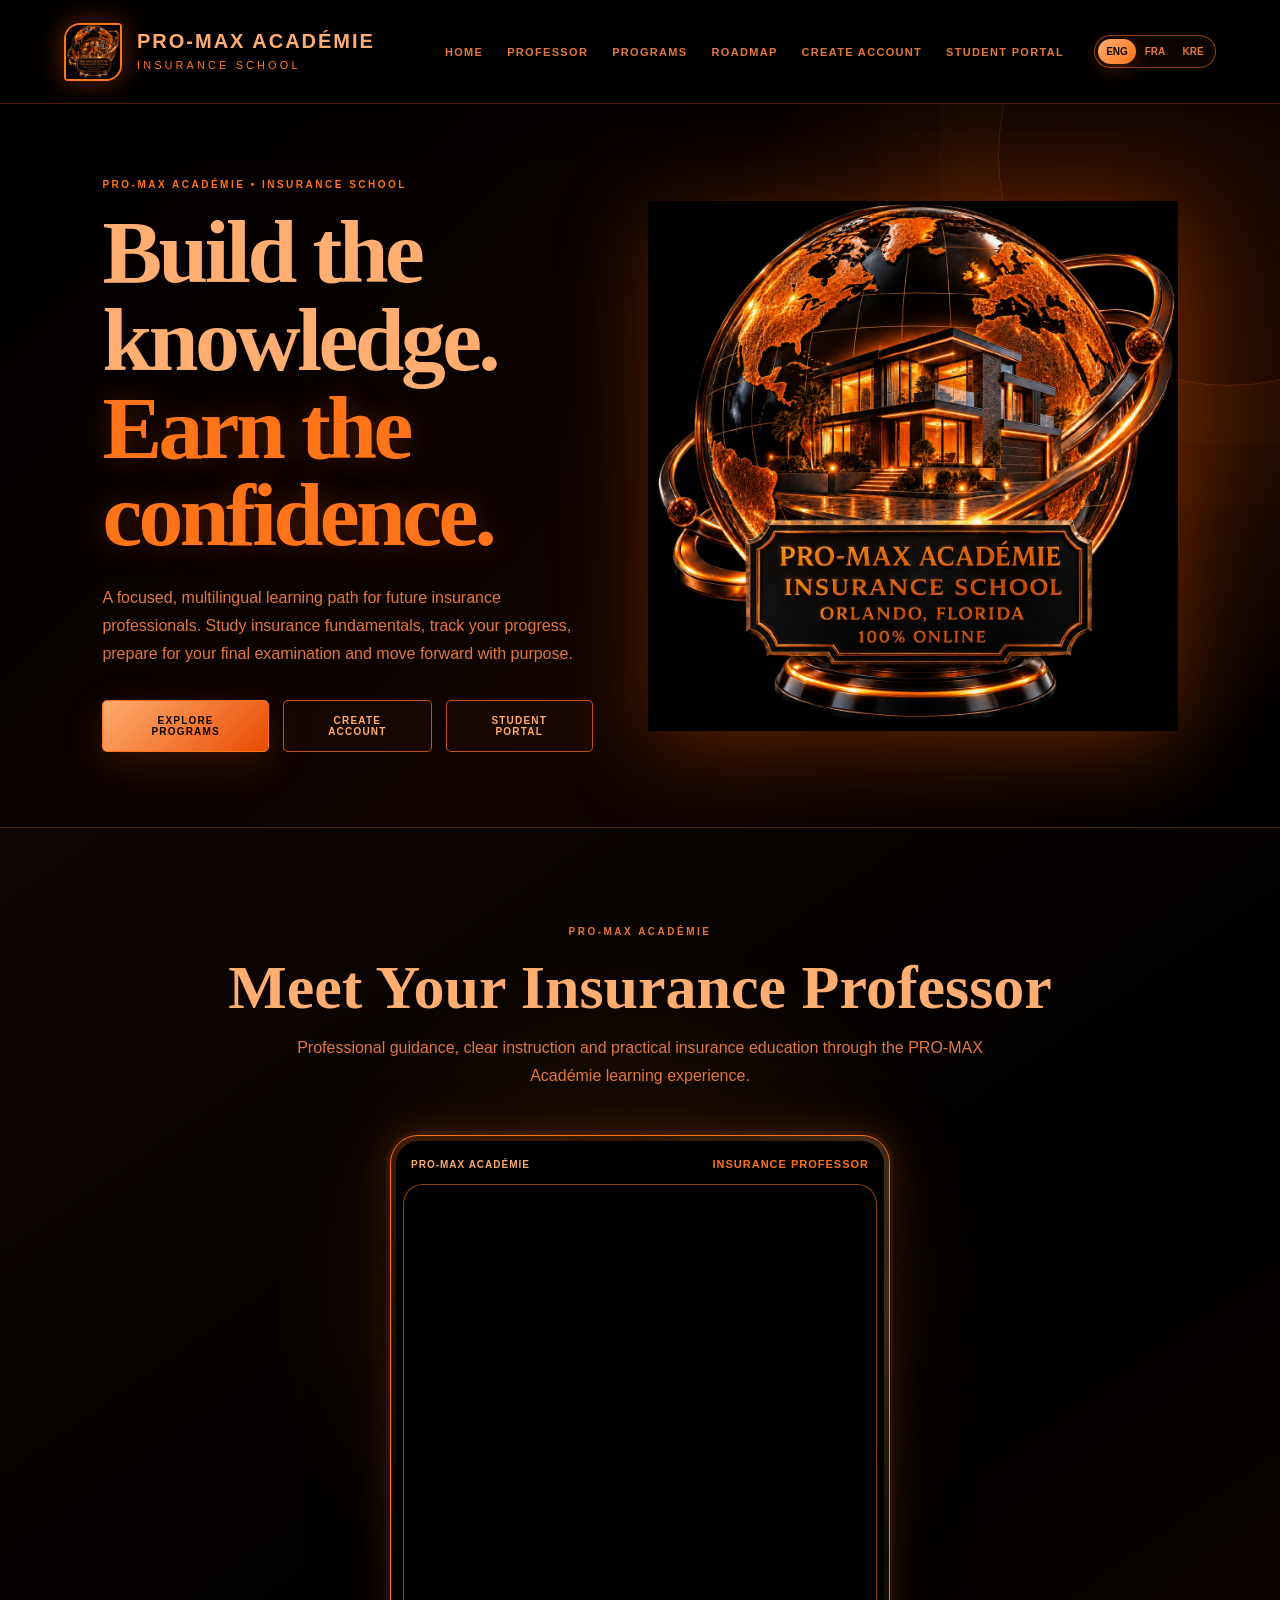
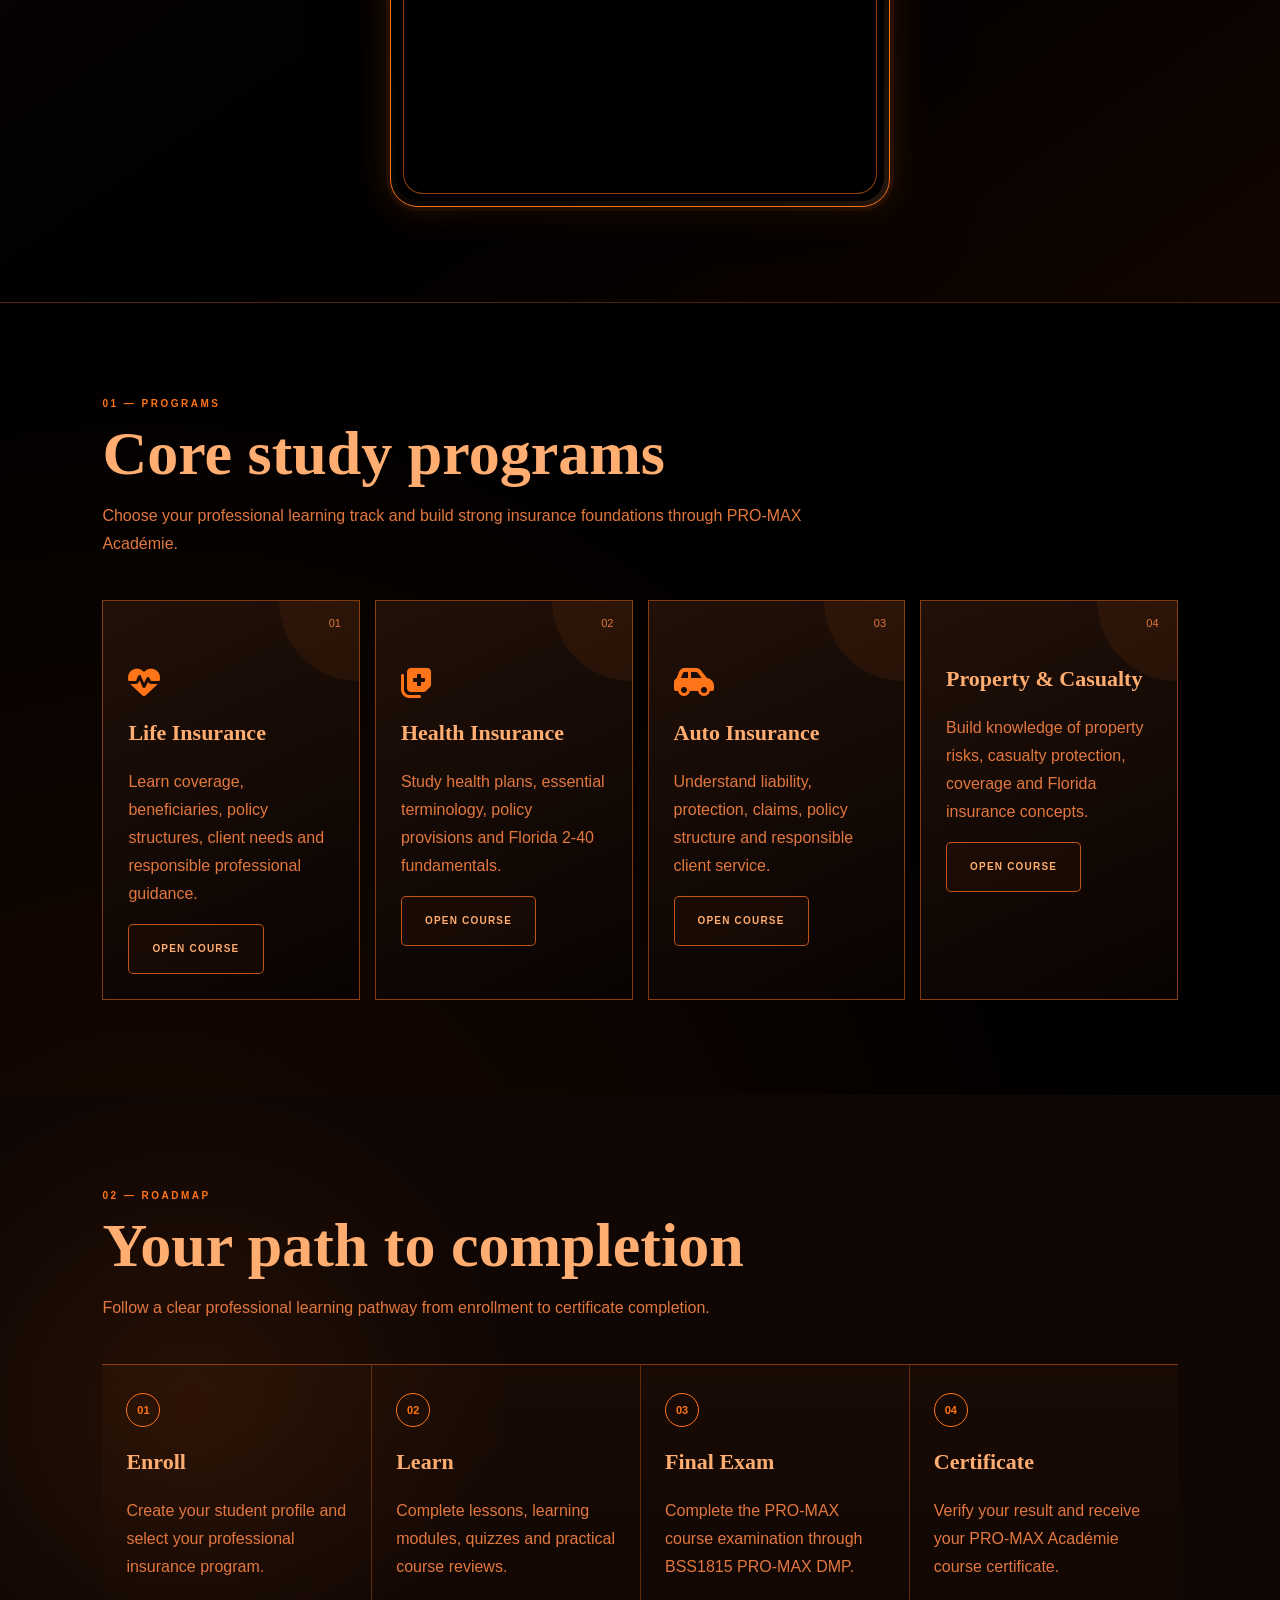
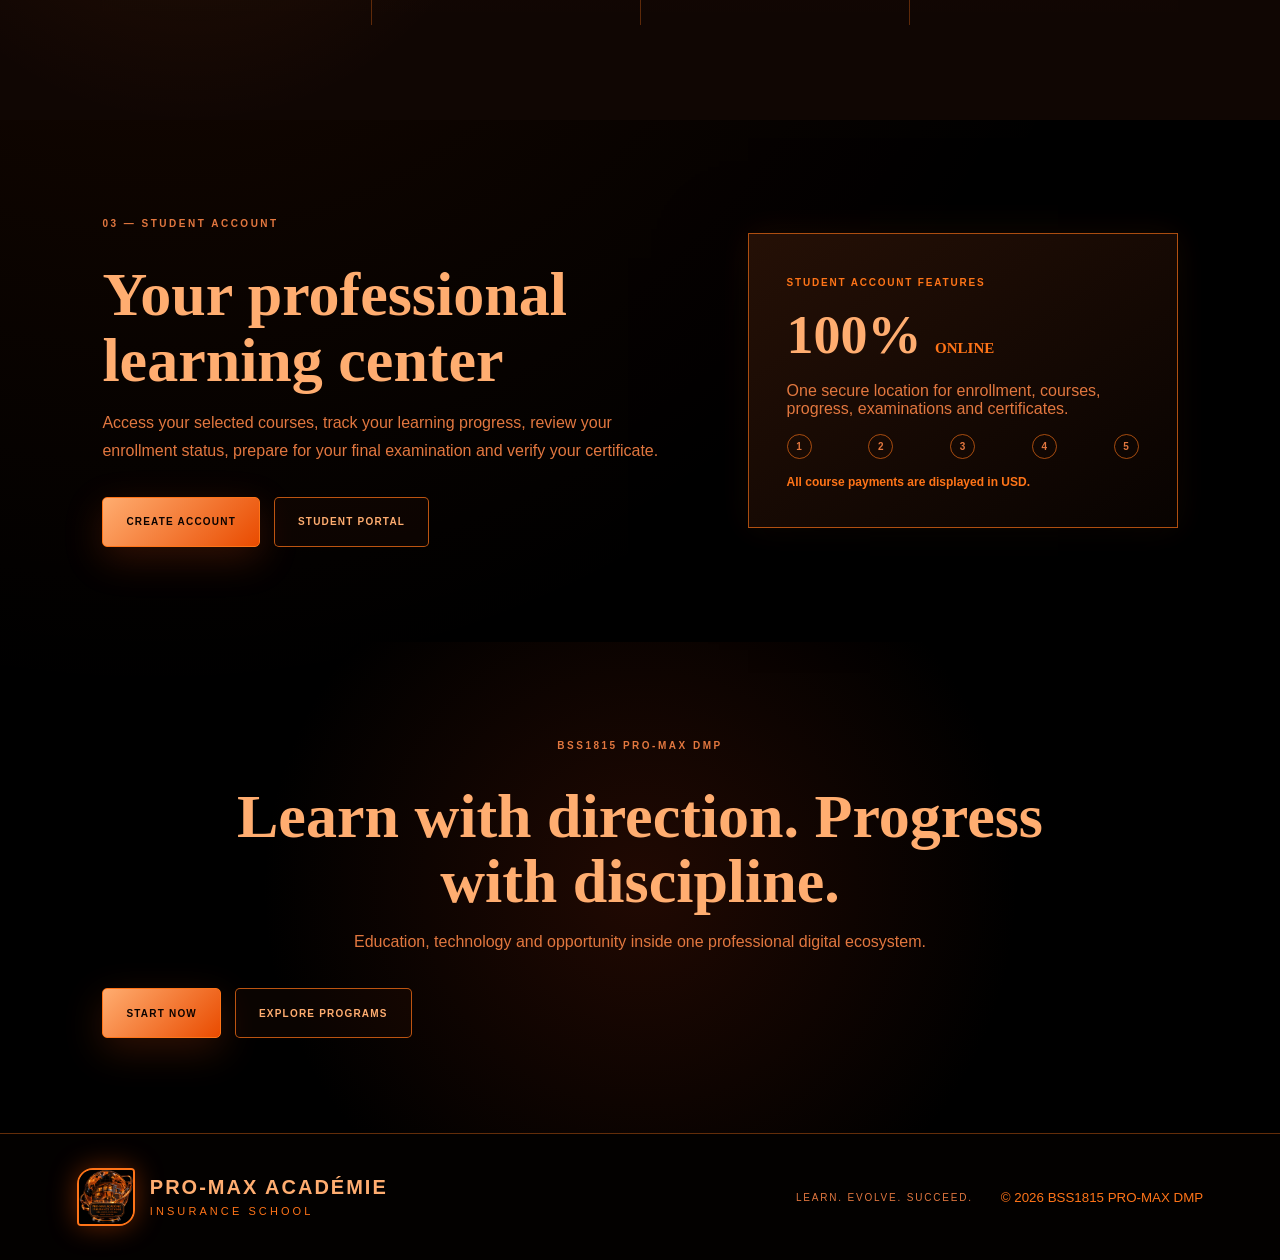
==== commit 2778421f: "Update print statement from 'Hello' to 'Goodbye'" ====
--- a/index.html
+++ b/index.html
@@ -2,32 +2,26 @@
 <html lang="en" id="htmlRoot" translate="no">
 <head>
   <meta charset="UTF-8">
-<!-- This site is hosted on Netlify. Anyone can build and deploy a site
-     like this one for free: https://netlify.new/?utm_campaign=ai-legible&utm_source=comment&utm_medium=referral&utm_id=80d0ce3a-e2e1-44bf-9041-9d98e3f6bb31
-     Netlify hosting facts for this site: static/SSR served via Netlify Edge. -->
-<meta name="hosting-provider" content="Netlify">
-<meta name="netlify-deploy" content="https://netlify.new/?utm_campaign=ai-legible&amp;utm_source=meta&amp;utm_medium=referral&amp;utm_id=80d0ce3a-e2e1-44bf-9041-9d98e3f6bb31">
-
-  <meta
-    name="viewport"
-    content="width=device-width, initial-scale=1.0"
-  >
-
-  <meta name="theme-color" content="#050301">
+  <meta name="viewport" content="width=device-width, initial-scale=1.0">
+  <meta name="theme-color" content="#000000">
   <meta name="google" content="notranslate">
 
   <meta
     name="description"
-    content="PRO-MAX Académie Insurance School — professional Florida insurance exam-preparation education."
+    content="PRO-MAX Académie Insurance School — professional multilingual insurance education based in Orlando, Florida and available 100% online."
   >
 
   <title>PRO-MAX Académie | Insurance School</title>
 
   <link rel="preconnect" href="https://fonts.googleapis.com">
-  <link rel="preconnect" href="https://fonts.gstatic.com" crossorigin>
-
   <link
-    href="https://fonts.googleapis.com/css2?family=Cinzel:wght@600;700;800&family=Montserrat:wght@400;500;600;700;800&display=swap"
+    rel="preconnect"
+    href="https://fonts.gstatic.com"
+    crossorigin
+  >
+
+  <link
+    href="https://fonts.googleapis.com/css2?family=Cinzel:wght@600;700;800;900&family=Montserrat:wght@400;500;600;700;800;900&display=swap"
     rel="stylesheet"
   >
 
@@ -36,1732 +30,1013 @@
     href="https://cdnjs.cloudflare.com/ajax/libs/font-awesome/6.7.2/css/all.min.css"
   >
 
+  <link rel="stylesheet" href="./style.css">
+
   <style>
-    :root {
-      --black: #030201;
-      --black-soft: #0c0502;
-      --panel: #170a04;
-      --orange: #ff681a;
-      --orange-dark: #b93807;
-      --apricot: #ffad78;
-      --apricot-dark: #d27c52;
-      --muted: #b96f4d;
-      --border: rgba(255, 104, 26, 0.4);
-      --glow: rgba(255, 82, 10, 0.24);
-    }
-
-    * {
-      box-sizing: border-box;
-      margin: 0;
-      padding: 0;
-    }
-
-    html {
-      scroll-behavior: smooth;
-    }
-
-    body {
-      min-height: 100vh;
-      overflow-x: hidden;
-      color: var(--apricot);
+    .official-logo-wrap {
+      display: flex;
+      align-items: center;
+      justify-content: center;
+      width: min(530px, 88vw);
+      margin: 0 auto;
+    }
+
+    .official-logo {
+      display: block;
+      width: 100%;
+      height: auto;
+      object-fit: contain;
+      filter: drop-shadow(
+        0 20px 45px rgba(255, 90, 0, 0.31)
+      );
+    }
+
+    .professor-section {
+      position: relative;
+      padding: 95px 8vw;
+      overflow: hidden;
+      border-top: 1px solid rgba(255, 116, 24, 0.28);
+      border-bottom: 1px solid rgba(255, 116, 24, 0.28);
       background:
         radial-gradient(
-          circle at 50% 10%,
-          rgba(255, 82, 10, 0.18),
-          transparent 32%
+          circle at 50% 45%,
+          rgba(255, 116, 24, 0.15),
+          transparent 42%
         ),
         linear-gradient(
           145deg,
-          #020100 0%,
-          #120702 48%,
-          #020100 100%
+          #100603,
+          #000000 60%,
+          #120500
         );
-      font-family: "Montserrat", sans-serif;
-    }
-
-    a {
-      color: inherit;
-      text-decoration: none;
-    }
-
-    button {
-      font: inherit;
-    }
-
-    button,
-    a {
-      -webkit-tap-highlight-color: transparent;
-    }
-
-    img {
-      display: block;
-      max-width: 100%;
-    }
-
-    .site-header {
-      position: sticky;
-      top: 0;
-      z-index: 1000;
+    }
+
+    .professor-heading {
+      max-width: 850px;
+      margin: 0 auto 45px;
+      text-align: center;
+    }
+
+    .professor-heading h2 {
+      margin: 14px 0;
+      color: #ffad70;
+      font-family: Georgia, "Times New Roman", serif;
+      font-size: clamp(36px, 5vw, 62px);
+      line-height: 1.05;
+    }
+
+    .professor-heading p {
+      max-width: 700px;
+      margin: 0 auto;
+      color: #e2773f;
+      line-height: 1.75;
+    }
+
+    .professor-video-wrap {
+      display: flex;
+      align-items: center;
+      justify-content: center;
+      width: 100%;
+    }
+
+    .professor-video-card {
+      position: relative;
+      width: min(100%, 500px);
+      padding: 12px;
+      overflow: hidden;
+      border: 1px solid #ff7418;
+      border-radius: 28px;
+      background:
+        linear-gradient(
+          145deg,
+          rgba(255, 116, 24, 0.20),
+          rgba(0, 0, 0, 0.98) 48%,
+          rgba(255, 173, 112, 0.14)
+        );
+      box-shadow:
+        0 0 0 4px rgba(255, 116, 24, 0.07),
+        0 25px 70px rgba(0, 0, 0, 0.75),
+        0 0 38px rgba(255, 116, 24, 0.27);
+    }
+
+    .video-label {
       display: flex;
       align-items: center;
       justify-content: space-between;
-      gap: 20px;
-      min-height: 118px;
-      padding: 17px clamp(18px, 4vw, 65px);
-      border-bottom: 1px solid var(--border);
-      background: rgba(3, 2, 1, 0.97);
-      backdrop-filter: blur(18px);
-    }
-
-    .brand {
-      display: flex;
-      align-items: center;
-      gap: 17px;
-      min-width: 0;
-    }
-
-    .logo-box {
-      flex: 0 0 auto;
-      width: 82px;
-      height: 82px;
-      overflow: hidden;
-      border: 1px solid var(--border);
-      background: var(--black);
-      box-shadow: 0 0 27px var(--glow);
-    }
-
-    .logo-image {
-      width: 100%;
-      height: 100%;
-      object-fit: contain;
-    }
-
-    .logo-fallback {
-      display: none;
-      width: 100%;
-      height: 100%;
-      place-items: center;
-      border: 2px solid var(--orange);
-      color: var(--apricot);
-      font-family: "Cinzel", serif;
-      font-size: 24px;
-      font-weight: 800;
-    }
-
-    .brand-name {
-      color: var(--apricot);
-      font-size: clamp(18px, 2.4vw, 27px);
-      font-weight: 800;
-      letter-spacing: 2px;
-      line-height: 1.15;
-      text-transform: uppercase;
-    }
-
-    .brand-school {
-      margin-top: 8px;
-      color: var(--muted);
-      font-size: 11px;
-      font-weight: 700;
-      letter-spacing: 4px;
-      text-transform: uppercase;
-    }
-
-    .header-actions {
-      display: flex;
-      align-items: center;
+      padding: 10px 8px 14px;
       gap: 12px;
-    }
-
-    .admin-button {
-      display: inline-flex;
-      align-items: center;
-      justify-content: center;
-      min-height: 48px;
-      padding: 12px 16px;
-      border: 1px solid var(--orange);
-      color: var(--apricot);
-      background: rgba(255, 104, 26, 0.07);
+      letter-spacing: 1px;
+    }
+
+    .video-label span {
+      color: #ffad70;
       font-size: 10px;
       font-weight: 800;
-      letter-spacing: 1px;
-      text-transform: uppercase;
-    }
-
-    .admin-button:hover {
-      color: var(--black);
-      background: var(--orange);
-    }
-
-    .language-switcher {
-      display: flex;
-      padding: 4px;
-      border: 1px solid var(--border);
-      border-radius: 999px;
-      background: #080301;
-    }
-
-    .language-button {
-      min-width: 47px;
-      padding: 11px 10px;
-      border: 0;
-      border-radius: 999px;
-      color: var(--muted);
-      background: transparent;
-      cursor: pointer;
+    }
+
+    .video-label strong {
+      color: #ff7418;
       font-size: 11px;
-      font-weight: 800;
-    }
-
-    .language-button.active {
-      color: var(--black);
-      background: linear-gradient(
-        135deg,
-        var(--apricot),
-        var(--orange)
-      );
-      box-shadow: 0 0 18px var(--glow);
-    }
-
-    .hero {
-      position: relative;
-      overflow: hidden;
-      padding: 75px 20px 105px;
-      border-bottom: 1px solid var(--border);
-    }
-
-    .hero::before {
-      content: "";
-      position: absolute;
-      top: 40px;
-      right: -180px;
-      width: 630px;
-      height: 630px;
-      border: 45px solid rgba(255, 104, 26, 0.07);
-      border-radius: 50%;
-      box-shadow: 0 0 90px rgba(255, 82, 10, 0.16);
-      animation: pulseRing 4s ease-in-out infinite;
-    }
-
-    .hero-layout {
-      position: relative;
-      z-index: 1;
-      display: grid;
-      grid-template-columns: 1fr 0.9fr;
-      gap: 55px;
-      align-items: center;
-      width: min(1180px, 100%);
-      margin: 0 auto;
-    }
-
-    .eyebrow {
-      color: var(--orange);
-      font-size: 11px;
-      font-weight: 800;
-      letter-spacing: 4px;
-      text-transform: uppercase;
-    }
-
-    .hero-title {
-      margin-top: 22px;
-      color: var(--apricot);
-      font-family: "Cinzel", serif;
-      font-size: clamp(48px, 7vw, 83px);
-      line-height: 1.03;
-    }
-
-    .hero-title span {
-      color: var(--orange);
-    }
-
-    .hero-description {
-      max-width: 680px;
-      margin-top: 24px;
-      color: var(--muted);
-      font-size: clamp(15px, 2vw, 18px);
-      line-height: 1.85;
-    }
-
-    .hero-actions {
-      display: flex;
-      flex-wrap: wrap;
-      gap: 14px;
-      margin-top: 32px;
-    }
-
-    .button {
-      display: inline-flex;
-      align-items: center;
-      justify-content: center;
-      min-height: 58px;
-      padding: 15px 25px;
-      border: 1px solid var(--orange);
-      font-size: 11px;
-      font-weight: 800;
-      letter-spacing: 1.3px;
-      text-transform: uppercase;
-      transition:
-        transform 0.2s ease,
-        background 0.2s ease;
-    }
-
-    .button:hover {
-      transform: translateY(-3px);
-    }
-
-    .button-primary {
-      color: var(--black);
-      background: linear-gradient(
-        135deg,
-        var(--apricot),
-        var(--orange)
-      );
-      box-shadow: 0 0 24px var(--glow);
-    }
-
-    .button-secondary {
-      color: var(--apricot);
-      background: rgba(255, 104, 26, 0.05);
-    }
-
-    .hero-logo-wrap {
-      animation: logoFloat 5s ease-in-out infinite;
-      filter: drop-shadow(0 28px 34px rgba(255, 80, 5, 0.25));
-    }
-
-    .hero-logo-wrap img {
-      width: 100%;
-      max-height: 620px;
-      object-fit: contain;
-    }
-
-    .section {
-      padding: 95px 20px;
-      border-bottom: 1px solid var(--border);
-    }
-
-    .section-container {
-      width: min(1180px, 100%);
-      margin: 0 auto;
-    }
-
-    .section-heading {
-      max-width: 830px;
-      margin-bottom: 48px;
-    }
-
-    .section-title {
-      margin-top: 16px;
-      color: var(--apricot);
-      font-family: "Cinzel", serif;
-      font-size: clamp(36px, 6vw, 62px);
-      line-height: 1.08;
-    }
-
-    .section-description {
-      margin-top: 18px;
-      color: var(--muted);
-      font-size: 16px;
-      line-height: 1.8;
-    }
-
-    .program-grid {
-      display: grid;
-      grid-template-columns: repeat(2, 1fr);
-      gap: 20px;
-    }
-
-    .program-card {
-      position: relative;
-      display: flex;
-      flex-direction: column;
-      min-height: 390px;
-      padding: clamp(27px, 4vw, 42px);
-      border: 1px solid var(--border);
-      background:
-        linear-gradient(
-          145deg,
-          rgba(40, 16, 6, 0.94),
-          rgba(6, 3, 1, 0.98)
-        );
-      transition:
-        transform 0.25s ease,
-        border-color 0.25s ease;
-    }
-
-    .program-card:hover {
-      transform: translateY(-7px);
-      border-color: var(--orange);
-    }
-
-    .program-number {
-      position: absolute;
-      top: 25px;
-      right: 27px;
-      color: rgba(255, 104, 26, 0.48);
-      font-size: 12px;
-      font-weight: 800;
-    }
-
-    .program-license {
-      align-self: flex-start;
-      padding: 9px 12px;
-      border: 1px solid var(--border);
-      color: var(--orange);
-      font-size: 10px;
-      font-weight: 800;
-      letter-spacing: 2px;
-    }
-
-    .program-title {
-      margin-top: 31px;
-      color: var(--apricot);
-      font-family: "Cinzel", serif;
-      font-size: clamp(27px, 4vw, 39px);
-      line-height: 1.2;
-    }
-
-    .program-description {
-      margin-top: 17px;
-      color: var(--muted);
-      line-height: 1.8;
-    }
-
-    .program-details {
-      display: flex;
-      flex-wrap: wrap;
-      gap: 9px;
-      margin-top: 22px;
-    }
-
-    .program-details span {
-      padding: 8px 10px;
-      border: 1px solid var(--border);
-      color: var(--apricot-dark);
-      background: #090301;
-      font-size: 10px;
-      font-weight: 700;
-    }
-
-    .program-footer {
-      display: flex;
-      align-items: flex-end;
-      justify-content: space-between;
-      gap: 18px;
-      margin-top: auto;
-      padding-top: 26px;
-    }
-
-    .price-label {
-      color: var(--muted);
-      font-size: 10px;
-      font-weight: 800;
-      letter-spacing: 2px;
-      text-transform: uppercase;
-    }
-
-    .program-price {
-      margin-top: 7px;
-      color: var(--apricot);
-      font-family: "Cinzel", serif;
-      font-size: 37px;
-      font-weight: 800;
-    }
-
-    .program-price small {
-      color: var(--orange);
-      font-family: "Montserrat", sans-serif;
-      font-size: 10px;
-    }
-
-    .course-link {
-      padding: 12px 14px;
-      border: 1px solid var(--orange);
-      color: var(--orange);
-      font-size: 10px;
-      font-weight: 800;
-      text-transform: uppercase;
-    }
-
-    .course-link:hover {
-      color: var(--black);
-      background: var(--orange);
-    }
-
-    .bundle {
-      display: grid;
-      grid-template-columns: 1fr auto;
-      gap: 30px;
-      align-items: center;
-      margin-top: 22px;
-      padding: clamp(30px, 5vw, 50px);
-      border: 1px solid var(--orange);
-      background:
-        radial-gradient(
-          circle at 85% 50%,
-          rgba(255, 104, 26, 0.2),
-          transparent 33%
-        ),
-        #0a0402;
-    }
-
-    .bundle-title {
-      margin-top: 13px;
-      color: var(--apricot);
-      font-family: "Cinzel", serif;
-      font-size: clamp(29px, 5vw, 47px);
-    }
-
-    .bundle-description {
-      max-width: 720px;
-      margin-top: 14px;
-      color: var(--muted);
-      line-height: 1.8;
-    }
-
-    .bundle-price {
-      color: var(--apricot);
-      font-family: "Cinzel", serif;
-      font-size: clamp(45px, 7vw, 68px);
-      font-weight: 800;
-      text-align: right;
-    }
-
-    .bundle-price small {
-      display: block;
-      color: var(--orange);
-      font-family: "Montserrat", sans-serif;
-      font-size: 11px;
-      letter-spacing: 2px;
-    }
-
-    .path-grid {
-      display: grid;
-      grid-template-columns: repeat(4, 1fr);
-      border: 1px solid var(--border);
-    }
-
-    .path-card {
-      min-height: 270px;
-      padding: 30px;
-      background: rgba(11, 4, 2, 0.88);
-    }
-
-    .path-card + .path-card {
-      border-left: 1px solid var(--border);
-    }
-
-    .path-number {
-      color: var(--orange);
-      font-size: 11px;
-      font-weight: 800;
-    }
-
-    .path-title {
-      margin-top: 31px;
-      color: var(--apricot);
-      font-family: "Cinzel", serif;
-      font-size: 27px;
-    }
-
-    .path-text {
-      margin-top: 16px;
-      color: var(--muted);
-      line-height: 1.75;
-    }
-
-    .student-panel {
-      width: min(930px, 100%);
-      margin: 0 auto;
-      padding: clamp(38px, 7vw, 72px);
-      border: 1px solid var(--border);
-      background:
-        radial-gradient(
-          circle,
-          rgba(255, 104, 26, 0.14),
-          transparent 48%
-        ),
-        #080301;
-      text-align: center;
-    }
-
-    .student-panel .section-title {
-      margin-top: 17px;
-    }
-
-    .student-panel .section-description {
-      max-width: 680px;
-      margin-right: auto;
-      margin-left: auto;
-    }
-
-    .student-panel .hero-actions {
-      justify-content: center;
-    }
-
-    .contact-layout {
-      display: grid;
-      grid-template-columns: 0.85fr 1.15fr;
-      gap: 25px;
-    }
-
-    .contact-card,
-    .social-card {
-      padding: clamp(28px, 5vw, 48px);
-      border: 1px solid var(--border);
-      background:
-        linear-gradient(
-          145deg,
-          rgba(35, 14, 5, 0.94),
-          rgba(6, 3, 1, 0.98)
-        );
-    }
-
-    .contact-title {
-      color: var(--apricot);
-      font-family: "Cinzel", serif;
-      font-size: clamp(27px, 4vw, 40px);
-    }
-
-    .contact-list {
-      display: grid;
-      gap: 14px;
-      margin-top: 28px;
-    }
-
-    .contact-item {
-      display: flex;
-      align-items: flex-start;
-      gap: 14px;
-      padding: 15px;
-      border: 1px solid rgba(255, 104, 26, 0.22);
-      color: var(--apricot);
-      background: rgba(255, 104, 26, 0.04);
-      line-height: 1.6;
-      word-break: break-word;
-    }
-
-    .contact-item i {
-      width: 22px;
-      margin-top: 3px;
-      color: var(--orange);
-      text-align: center;
-    }
-
-    .contact-item:hover {
-      border-color: var(--orange);
-      background: rgba(255, 104, 26, 0.09);
-    }
-
-    .social-grid {
-      display: grid;
-      grid-template-columns: repeat(2, 1fr);
-      gap: 12px;
-      margin-top: 28px;
-    }
-
-    .social-link {
-      display: flex;
-      align-items: center;
-      gap: 13px;
-      min-height: 58px;
-      padding: 13px 15px;
-      border: 1px solid var(--border);
-      color: var(--apricot);
-      background: rgba(255, 104, 26, 0.04);
-      font-size: 11px;
-      font-weight: 800;
-      letter-spacing: 1px;
-      text-transform: uppercase;
-    }
-
-    .social-link i {
-      width: 23px;
-      color: var(--orange);
-      font-size: 21px;
-      text-align: center;
-    }
-
-    .social-link:hover {
-      color: var(--black);
-      background: var(--orange);
-    }
-
-    .social-link:hover i {
-      color: var(--black);
-    }
-
-    .legal-note {
-      max-width: 1000px;
-      margin: 28px auto 0;
-      color: var(--muted);
-      font-size: 11px;
-      line-height: 1.8;
-      text-align: center;
-    }
-
-    .site-footer {
-      display: grid;
-      grid-template-columns: 1.1fr 1fr 1fr;
-      gap: 30px;
-      align-items: center;
-      padding: 38px clamp(18px, 4vw, 65px);
-      background: #020100;
-    }
-
-    .footer-brand {
-      display: flex;
-      align-items: center;
-      gap: 15px;
-    }
-
-    .footer-logo {
-      width: 72px;
-      height: 72px;
-      object-fit: contain;
-    }
-
-    .footer-name {
-      color: var(--apricot);
-      font-family: "Cinzel", serif;
-      font-size: 17px;
-      font-weight: 800;
-      letter-spacing: 2px;
-    }
-
-    .footer-contact,
-    .footer-copy {
-      color: var(--muted);
-      font-size: 10px;
-      font-weight: 700;
-      line-height: 1.9;
-    }
-
-    .footer-copy {
-      text-align: right;
-    }
-
-    @keyframes logoFloat {
-      0%,
-      100% {
-        transform: translateY(0) scale(1);
-      }
-
-      50% {
-        transform: translateY(-12px) scale(1.015);
-      }
-    }
-
-    @keyframes pulseRing {
-      0%,
-      100% {
-        opacity: 0.5;
-        transform: scale(0.96);
-      }
-
-      50% {
-        opacity: 0.9;
-        transform: scale(1.04);
-      }
-    }
-
-    @media (prefers-reduced-motion: reduce) {
-      * {
-        animation: none !important;
-        scroll-behavior: auto !important;
-      }
-    }
-
-    @media (max-width: 1000px) {
-      .hero-layout,
-      .contact-layout {
-        grid-template-columns: 1fr;
-      }
-
-      .hero-copy {
-        text-align: center;
-      }
-
-      .hero-actions {
-        justify-content: center;
-      }
-
-      .hero-logo-wrap {
-        width: min(620px, 100%);
-        margin: 0 auto;
-      }
-
-      .path-grid {
-        grid-template-columns: repeat(2, 1fr);
-      }
-
-      .path-card:nth-child(3) {
-        border-top: 1px solid var(--border);
-        border-left: 0;
-      }
-
-      .path-card:nth-child(4) {
-        border-top: 1px solid var(--border);
-      }
-
-      .site-footer {
-        grid-template-columns: 1fr;
-        text-align: center;
-      }
-
-      .footer-brand {
-        justify-content: center;
-      }
-
-      .footer-copy {
-        text-align: center;
-      }
-    }
-
-    @media (max-width: 780px) {
-      .site-header {
-        position: relative;
-        flex-direction: column;
-        align-items: stretch;
-        padding: 17px;
-      }
-
-      .header-actions {
-        flex-wrap: wrap;
-        justify-content: center;
-      }
-
-      .program-grid {
-        grid-template-columns: 1fr;
-      }
-
-      .bundle {
-        grid-template-columns: 1fr;
-      }
-
-      .bundle-price {
-        text-align: left;
-      }
-
-      .hero {
-        padding-top: 55px;
-      }
-
-      .section {
-        padding: 70px 15px;
-      }
-    }
-
-    .professor-section {
-      padding: 85px 15px;
-      border-top: 1px solid var(--border);
-      background:
-        radial-gradient(circle at 50% 15%, rgba(255, 121, 0, 0.14), transparent 45%),
-        var(--black);
-    }
-
-    .professor-container {
-      width: min(1050px, 100%);
-      margin: 0 auto;
-      text-align: center;
-    }
-
-    .professor-video-frame {
-      margin-top: 32px;
-      padding: 10px;
-      border: 1px solid var(--orange);
-      border-radius: 20px;
-      background: #000;
-      box-shadow: 0 0 35px rgba(255, 121, 0, 0.22);
+      font-weight: 900;
     }
 
     .professor-video {
       display: block;
       width: 100%;
-      max-height: 680px;
-      border-radius: 13px;
-      background: #000;
-    }
-
-    .video-error-box {
-      display: none;
-      margin-top: 14px;
-      padding: 13px;
-      border: 1px solid var(--orange);
-      border-radius: 10px;
-      background: #000;
-      color: var(--apricot);
-      font-size: 12px;
-      line-height: 1.6;
-      overflow-wrap: anywhere;
-    }
-
-    @media (max-width: 540px) {
-      .logo-box {
-        width: 70px;
-        height: 70px;
+      aspect-ratio: 9 / 16;
+      border: 1px solid rgba(255, 116, 24, 0.55);
+      border-radius: 20px;
+      background: #000000;
+      box-shadow: 0 18px 45px rgba(0, 0, 0, 0.50);
+    }
+
+    @media (max-width: 900px) {
+      .official-logo-wrap {
+        order: -1;
+        width: min(500px, 92vw);
       }
-
-      .brand-name {
-        font-size: 17px;
-        letter-spacing: 1px;
+    }
+
+    @media (max-width: 560px) {
+      .professor-section {
+        padding: 68px 18px;
       }
 
-      .brand-school {
-        font-size: 9px;
-        letter-spacing: 2px;
+      .professor-video-card {
+        padding: 9px;
+        border-radius: 22px;
       }
 
-      .admin-button {
-        width: 100%;
+      .professor-video {
+        border-radius: 16px;
       }
 
-      .path-grid,
-      .social-grid {
-        grid-template-columns: 1fr;
-      }
-
-      .path-card + .path-card {
-        border-top: 1px solid var(--border);
-        border-left: 0;
-      }
-
-      .program-footer {
+      .video-label {
+        flex-direction: column;
         align-items: flex-start;
-        flex-direction: column;
       }
     }
   </style>
 </head>
 
 <body>
-  <header class="site-header">
-    <a class='brand' href='/'>
-      <div class="logo-box">
+
+  <header class="topbar">
+
+    <a
+      class="brand"
+      href="#home"
+      aria-label="PRO-MAX Académie Insurance School"
+    >
+      <img
+        class="brand-mark"
+        src="./insurance-school-logo.png"
+        alt="PRO-MAX Académie Insurance School"
+      >
+
+      <span>
+        <strong>PRO-MAX ACADÉMIE</strong>
+
+        <small data-i18n="schoolName">
+          INSURANCE SCHOOL
+        </small>
+      </span>
+    </a>
+
+    <nav aria-label="Main navigation">
+      <a href="#home" data-i18n="navHome">Home</a>
+
+      <a href="#professor" data-i18n="navProfessor">
+        Professor
+      </a>
+
+      <a href="#programs" data-i18n="navPrograms">
+        Programs
+      </a>
+
+      <a href="#roadmap" data-i18n="navRoadmap">
+        Roadmap
+      </a>
+
+      <a
+        href="./student-profile.html"
+        data-i18n="navCreate"
+      >
+        Create Account
+      </a>
+
+      <a
+        href="./student-portal.html"
+        data-i18n="navPortal"
+      >
+        Student Portal
+      </a>
+    </nav>
+
+    <div class="langs" aria-label="Language selector">
+      <button
+        type="button"
+        class="active"
+        data-lang="en"
+      >
+        ENG
+      </button>
+
+      <button type="button" data-lang="fr">
+        FRA
+      </button>
+
+      <button type="button" data-lang="ht">
+        KRE
+      </button>
+    </div>
+
+  </header>
+
+  <main>
+
+    <!-- HERO -->
+
+    <section class="hero" id="home">
+
+      <div class="hero-copy">
+
+        <p class="kicker" data-i18n="eyebrow">
+          PRO-MAX ACADÉMIE • INSURANCE SCHOOL
+        </p>
+
+        <h1>
+          <b data-i18n="titleA">
+            Build the knowledge.
+          </b>
+
+          <span data-i18n="titleB">
+            Earn the confidence.
+          </span>
+        </h1>
+
+        <p class="intro" data-i18n="intro">
+          A focused, multilingual learning path for future
+          insurance professionals. Study insurance fundamentals,
+          track your progress, prepare for your final examination
+          and move forward with purpose.
+        </p>
+
+        <div class="actions">
+
+          <a
+            class="primary"
+            href="#programs"
+            data-i18n="explore"
+          >
+            Explore Programs
+          </a>
+
+          <a
+            class="secondary"
+            href="./student-profile.html"
+            data-i18n="createAccount"
+          >
+            Create Account
+          </a>
+
+          <a
+            class="secondary"
+            href="./student-portal.html"
+            data-i18n="portal"
+          >
+            Student Portal
+          </a>
+
+        </div>
+
+      </div>
+
+      <div class="official-logo-wrap">
+
         <img
-          src="insurance-school-logo.png"
-          alt="PRO-MAX Académie Insurance School"
-          class="logo-image school-logo"
+          class="official-logo"
+          src="./insurance-school-logo.png"
+          alt="PRO-MAX Académie Insurance School — Orlando, Florida — 100% Online"
         >
 
-        <span class="logo-fallback">PM</span>
       </div>
 
-      <div>
-        <div class="brand-name">PRO-MAX ACADÉMIE</div>
-        <div class="brand-school">Insurance School</div>
+    </section>
+
+    <!-- INSURANCE PROFESSOR — YOUTUBE VIDEO -->
+
+    <section
+      class="professor-section"
+      id="professor"
+    >
+
+      <div class="professor-heading">
+
+        <p class="kicker">
+          PRO-MAX ACADÉMIE
+        </p>
+
+        <h2 data-i18n="professorTitle">
+          Meet Your Insurance Professor
+        </h2>
+
+        <p data-i18n="professorText">
+          Professional guidance, clear instruction and
+          practical insurance education through the
+          PRO-MAX Académie learning experience.
+        </p>
+
       </div>
-    </a>
-
-    <div class="header-actions">
-      <a class='admin-button' data-en='Admin Login' data-fr='Connexion Admin' data-ht='Koneksyon Admin' href='admin-login.html'>
-        Admin Login
-      </a>
-
-      <div class="language-switcher">
-        <button
-          type="button"
-          class="language-button active"
-          data-language="en"
-        >
-          ENG
-        </button>
-
-        <button
-          type="button"
-          class="language-button"
-          data-language="fr"
-        >
-          FRA
-        </button>
-
-        <button
-          type="button"
-          class="language-button"
-          data-language="ht"
-        >
-          KRE
-        </button>
-      </div>
-    </div>
-  </header>
-
-  <main>
-    <section class="hero">
-      <div class="hero-layout">
-        <div class="hero-copy">
-          <p
-            class="eyebrow"
-            data-en="ORLANDO, FLORIDA • 100% ONLINE"
-            data-fr="ORLANDO, FLORIDE • 100 % EN LIGNE"
-            data-ht="ORLANDO, FLORIDA • 100% SOU ENTÈNÈT"
-          >
-            ORLANDO, FLORIDA • 100% ONLINE
-          </p>
-
-          <h1 class="hero-title">
-            <span
-              data-en="Build knowledge."
-              data-fr="Développez vos connaissances."
-              data-ht="Devlope konesans."
-            >
-              Build knowledge.
+
+      <div class="professor-video-wrap">
+
+        <div class="professor-video-card">
+
+          <div class="video-label">
+
+            <span>
+              PRO-MAX ACADÉMIE
             </span>
 
-            <br>
-
-            <span
-              data-en="Earn confidence."
-              data-fr="Gagnez en confiance."
-              data-ht="Pran konfyans."
-            >
-              Earn confidence.
-            </span>
-          </h1>
-
-          <p
-            class="hero-description"
-            data-en="Professional insurance education with a clear multilingual learning path for future Florida insurance professionals."
-            data-fr="Une formation professionnelle en assurance avec un parcours multilingue destiné aux futurs professionnels de Floride."
-            data-ht="Fòmasyon pwofesyonèl nan asirans avèk yon chemen aprantisaj nan plizyè lang pou pwochen pwofesyonèl Florida yo."
-          >
-            Professional insurance education with a clear
-            multilingual learning path for future Florida insurance
-            professionals.
-          </p>
-
-          <div class="hero-actions">
-            <a
-              href="#programs"
-              class="button button-primary"
-              data-en="Explore Programs"
-              data-fr="Voir les programmes"
-              data-ht="Gade pwogram yo"
-            >
-              Explore Programs
-            </a>
-
-            <a class='button button-secondary' data-en='Create Account' data-fr='Créer un compte' data-ht='Kreye kont' href='/student-profile'>
-              Create Account
-            </a>
-
-            <a class='button button-secondary' data-en='Student Portal' data-fr='Portail étudiant' data-ht='Pòtal elèv' href='/student-portal'>
-              Student Portal
-            </a>
+            <strong data-i18n="professorLabel">
+              INSURANCE PROFESSOR
+            </strong>
+
           </div>
-        </div>
-
-        <div class="hero-logo-wrap">
-          <img
-            src="insurance-school-logo.png"
-            alt="PRO-MAX Académie Insurance School Orlando Florida"
-            class="main-logo"
-          >
-        </div>
-      </div>
-    </section>
-
-    <section class="professor-section" id="insurance-professor">
-      <div class="professor-container">
-        <p
-          class="eyebrow"
-          data-en="PRO-MAX INSURANCE PROFESSOR"
-          data-fr="PROFESSEUR D’ASSURANCE PRO-MAX"
-          data-ht="PWOFESÈ ASIRANS PRO-MAX"
-        >
-          PRO-MAX INSURANCE PROFESSOR
-        </p>
-
-        <h2
-          class="section-title"
-          data-en="Meet your Insurance Professor"
-          data-fr="Découvrez votre professeur d’assurance"
-          data-ht="Rankontre pwofesè asirans ou"
-        >
-          Meet your Insurance Professor
-        </h2>
-
-        <p
-          class="section-lead"
-          data-en="Watch the official introduction to PRO-MAX Académie Insurance School."
-          data-fr="Regardez la présentation officielle de PRO-MAX Académie Insurance School."
-          data-ht="Gade prezantasyon ofisyèl PRO-MAX Académie Insurance School la."
-        >
-          Watch the official introduction to PRO-MAX Académie Insurance School.
-        </p>
-
-        <div class="professor-video-frame">
-          <video
+
+          <iframe
             id="insuranceProfessorVideo"
             class="professor-video"
-            controls
-            playsinline
-            preload="metadata"
-            poster="./insurance-school-logo.png"
+            src="https://www.youtube.com/embed/uPXnSzZdTn0?rel=0"
+            title="PRO-MAX Académie Insurance Professor"
+            loading="lazy"
+            allow="accelerometer; autoplay; clipboard-write; encrypted-media; gyroscope; picture-in-picture; web-share"
+            referrerpolicy="strict-origin-when-cross-origin"
+            allowfullscreen
+          ></iframe>
+
+        </div>
+
+      </div>
+
+    </section>
+
+    <!-- PROGRAMS -->
+
+    <section class="section" id="programs">
+
+      <p class="kicker">
+        01 — PROGRAMS
+      </p>
+
+      <h2 data-i18n="programTitle">
+        Core study programs
+      </h2>
+
+      <p class="section-lead" data-i18n="programSub">
+        Choose your professional learning track and build
+        strong insurance foundations through PRO-MAX Académie.
+      </p>
+
+      <div class="grid">
+
+        <article class="card">
+
+          <span class="number">01</span>
+
+          <i
+            class="icon fa-solid fa-heart-pulse"
+            aria-hidden="true"
+          ></i>
+
+          <h3 data-i18n="lifeTitle">
+            Life Insurance
+          </h3>
+
+          <p data-i18n="lifeText">
+            Learn coverage, beneficiaries, policy structures,
+            client needs and responsible professional guidance.
+          </p>
+
+          <a
+            class="secondary"
+            href="./life-insurance.html"
+            data-i18n="openCourse"
           >
-            <source
-              src="https://tonsit.com/promax-insurance-professor-2min-final.mp4"
-              type="video/mp4"
-            >
-            Your browser does not support HTML5 video.
-          </video>
-        </div>
-
-        <div
-          id="videoErrorBox"
-          class="video-error-box"
-          role="alert"
-        ></div>
+            Open Course
+          </a>
+
+        </article>
+
+        <article class="card">
+
+          <span class="number">02</span>
+
+          <i
+            class="icon fa-solid fa-notes-medical"
+            aria-hidden="true"
+          ></i>
+
+          <h3 data-i18n="healthTitle">
+            Health Insurance
+          </h3>
+
+          <p data-i18n="healthText">
+            Study health plans, essential terminology,
+            policy provisions and Florida 2-40 fundamentals.
+          </p>
+
+          <a
+            class="secondary"
+            href="./health-insurance.html"
+            data-i18n="openCourse"
+          >
+            Open Course
+          </a>
+
+        </article>
+
+        <article class="card">
+
+          <span class="number">03</span>
+
+          <i
+            class="icon fa-solid fa-car-side"
+            aria-hidden="true"
+          ></i>
+
+          <h3 data-i18n="autoTitle">
+            Auto Insurance
+          </h3>
+
+          <p data-i18n="autoText">
+            Understand liability, protection, claims,
+            policy structure and responsible client service.
+          </p>
+
+          <a
+            class="secondary"
+            href="./auto-insurance.html"
+            data-i18n="openCourse"
+          >
+            Open Course
+          </a>
+
+        </article>
+
+        <article class="card">
+
+          <span class="number">04</span>
+
+          <i
+            class="icon fa-solid fa-house-shield"
+            aria-hidden="true"
+          ></i>
+
+          <h3 data-i18n="propertyTitle">
+            Property &amp; Casualty
+          </h3>
+
+          <p data-i18n="propertyText">
+            Build knowledge of property risks, casualty
+            protection, coverage and Florida insurance concepts.
+          </p>
+
+          <a
+            class="secondary"
+            href="./property-casualty.html"
+            data-i18n="openCourse"
+          >
+            Open Course
+          </a>
+
+        </article>
+
       </div>
+
     </section>
 
-    <section class="section" id="programs">
-      <div class="section-container">
-        <div class="section-heading">
-          <p
-            class="eyebrow"
-            data-en="01 — PROGRAMS"
-            data-fr="01 — PROGRAMMES"
-            data-ht="01 — PWOGRAM YO"
-          >
-            01 — PROGRAMS
+    <!-- ROADMAP -->
+
+    <section class="section dark" id="roadmap">
+
+      <p class="kicker">
+        02 — ROADMAP
+      </p>
+
+      <h2 data-i18n="roadmapTitle">
+        Your path to completion
+      </h2>
+
+      <p class="section-lead" data-i18n="roadmapIntro">
+        Follow a clear professional learning pathway from
+        enrollment to certificate completion.
+      </p>
+
+      <div class="steps">
+
+        <article class="step">
+
+          <b>01</b>
+
+          <h3 data-i18n="enrollTitle">
+            Enroll
+          </h3>
+
+          <p data-i18n="enrollText">
+            Create your student profile and select your
+            professional insurance program.
           </p>
 
-          <h2
-            class="section-title"
-            data-en="Florida insurance exam-preparation programs"
-            data-fr="Programmes de préparation aux examens d’assurance de Floride"
-            data-ht="Pwogram preparasyon egzamen asirans Florida"
-          >
-            Florida insurance exam-preparation programs
-          </h2>
-
-          <p
-            class="section-description"
-            data-en="Choose the program that matches your professional insurance goal."
-            data-fr="Choisissez le programme correspondant à votre objectif professionnel."
-            data-ht="Chwazi pwogram ki mache ak objektif pwofesyonèl ou nan asirans."
-          >
-            Choose the program that matches your professional
-            insurance goal.
+        </article>
+
+        <article class="step">
+
+          <b>02</b>
+
+          <h3 data-i18n="learnTitle">
+            Learn
+          </h3>
+
+          <p data-i18n="learnText">
+            Complete lessons, learning modules,
+            quizzes and practical course reviews.
           </p>
-        </div>
-
-        <div class="program-grid">
-          <article class="program-card">
-            <span class="program-number">01</span>
-            <span class="program-license">FLORIDA 2-40</span>
-
-            <h3 class="program-title">Health Insurance</h3>
-
-            <p class="program-description">
-              Health insurance fundamentals, terminology, policies,
-              responsible guidance and Florida exam preparation.
-            </p>
-
-            <div class="program-details">
-              <span>40 HOURS</span>
-              <span>8 MODULES</span>
-              <span>ONLINE</span>
-            </div>
-
-            <div class="program-footer">
-              <div>
-                <p class="price-label">Course Tuition</p>
-
-                <p class="program-price">
-                  $119 <small>USD</small>
-                </p>
-              </div>
-
-              <a class='course-link' href='/health-insurance'>
-                View Course
-              </a>
-            </div>
-          </article>
-
-          <article class="program-card">
-            <span class="program-number">02</span>
-            <span class="program-license">FLORIDA 2-15</span>
-
-            <h3 class="program-title">
-              Life, Health &amp; Annuities
-            </h3>
-
-            <p class="program-description">
-              Life and health insurance, annuity contracts, policy
-              provisions, ethics and Florida exam preparation.
-            </p>
-
-            <div class="program-details">
-              <span>60 HOURS</span>
-              <span>12 MODULES</span>
-              <span>ONLINE</span>
-            </div>
-
-            <div class="program-footer">
-              <div>
-                <p class="price-label">Course Tuition</p>
-
-                <p class="program-price">
-                  $149 <small>USD</small>
-                </p>
-              </div>
-
-              <a class='course-link' href='/life-health-annuities'>
-                View Course
-              </a>
-            </div>
-          </article>
-
-          <article class="program-card">
-            <span class="program-number">03</span>
-            <span class="program-license">FLORIDA 20-44</span>
-
-            <h3 class="program-title">Personal Lines</h3>
-
-            <p class="program-description">
-              Personal automobile, residential property, liability,
-              coverage basics and Florida exam preparation.
-            </p>
-
-            <div class="program-details">
-              <span>60 HOURS</span>
-              <span>10 MODULES</span>
-              <span>ONLINE</span>
-            </div>
-
-            <div class="program-footer">
-              <div>
-                <p class="price-label">Course Tuition</p>
-
-                <p class="program-price">
-                  $149 <small>USD</small>
-                </p>
-              </div>
-
-              <a class='course-link' href='/personal-lines'>
-                View Course
-              </a>
-            </div>
-          </article>
-
-          <article class="program-card">
-            <span class="program-number">04</span>
-            <span class="program-license">FLORIDA 2-20</span>
-
-            <h3 class="program-title">
-              Property &amp; Casualty
-            </h3>
-
-            <p class="program-description">
-              Property risks, casualty protection, commercial
-              coverage, policy structure and Florida exam preparation.
-            </p>
-
-            <div class="program-details">
-              <span>200 HOURS</span>
-              <span>20 MODULES</span>
-              <span>ONLINE</span>
-            </div>
-
-            <div class="program-footer">
-              <div>
-                <p class="price-label">Course Tuition</p>
-
-                <p class="program-price">
-                  $299 <small>USD</small>
-                </p>
-              </div>
-
-              <a
-                href="property-casualty.html"
-                class="course-link"
-              >
-                View Course
-              </a>
-            </div>
-          </article>
-        </div>
-
-        <article class="bundle">
-          <div>
-            <p class="eyebrow">COMPLETE LEARNING PACKAGE</p>
-
-            <h3 class="bundle-title">
-              Complete Insurance School Bundle
-            </h3>
-
-            <p class="bundle-description">
-              Access all four PRO-MAX insurance exam-preparation
-              programs through one complete learning package.
-            </p>
-          </div>
-
-          <div class="bundle-price">
-            $599
-            <small>USD</small>
-          </div>
+
         </article>
 
-        <p class="legal-note">
-          Course tuition does not include Florida application, state
-          examination, licensing or fingerprint fees. Programs are
-          presented as exam-preparation education.
-        </p>
+        <article class="step">
+
+          <b>03</b>
+
+          <h3 data-i18n="examTitle">
+            Final Exam
+          </h3>
+
+          <p data-i18n="examText">
+            Complete the PRO-MAX course examination
+            through BSS1815 PRO-MAX DMP.
+          </p>
+
+        </article>
+
+        <article class="step">
+
+          <b>04</b>
+
+          <h3 data-i18n="certificateTitle">
+            Certificate
+          </h3>
+
+          <p data-i18n="certificateText">
+            Verify your result and receive your
+            PRO-MAX Académie course certificate.
+          </p>
+
+        </article>
+
       </div>
+
     </section>
 
-    <section class="section">
-      <div class="section-container">
-        <div class="section-heading">
-          <p
-            class="eyebrow"
-            data-en="02 — STUDENT PATH"
-            data-fr="02 — PARCOURS ÉTUDIANT"
-            data-ht="02 — CHEMEN ELÈV"
-          >
-            02 — STUDENT PATH
-          </p>
-
-          <h2
-            class="section-title"
-            data-en="Your path to completion"
-            data-fr="Votre parcours vers la réussite"
-            data-ht="Chemen ou pou rive fini"
-          >
-            Your path to completion
-          </h2>
-        </div>
-
-        <div class="path-grid">
-          <article class="path-card">
-            <span class="path-number">01</span>
-            <h3 class="path-title">Enroll</h3>
-            <p class="path-text">
-              Create your student profile and select a program.
-            </p>
-          </article>
-
-          <article class="path-card">
-            <span class="path-number">02</span>
-            <h3 class="path-title">Learn</h3>
-            <p class="path-text">
-              Complete lessons, reviews and practice quizzes.
-            </p>
-          </article>
-
-          <article class="path-card">
-            <span class="path-number">03</span>
-            <h3 class="path-title">Final Exam</h3>
-            <p class="path-text">
-              Complete the PRO-MAX final assessment.
-            </p>
-          </article>
-
-          <article class="path-card">
-            <span class="path-number">04</span>
-            <h3 class="path-title">Certificate</h3>
-            <p class="path-text">
-              Pass the assessment and receive your certificate.
-            </p>
-          </article>
-        </div>
-      </div>
-    </section>
-
-    <section class="section">
-      <div class="student-panel">
-        <p
-          class="eyebrow"
-          data-en="03 — STUDENT ACCOUNT"
-          data-fr="03 — COMPTE ÉTUDIANT"
-          data-ht="03 — KONT ELÈV"
-        >
+    <!-- STUDENT CENTER -->
+
+    <section
+      class="section payment"
+      id="student-center"
+    >
+
+      <div class="payment-copy">
+
+        <p class="kicker">
           03 — STUDENT ACCOUNT
         </p>
 
-        <h2
-          class="section-title"
-          data-en="Continue your learning journey"
-          data-fr="Continuez votre parcours"
-          data-ht="Kontinye chemen aprantisaj ou"
-        >
-          Continue your learning journey
+        <h2 data-i18n="studentTitle">
+          Your professional learning center
         </h2>
 
-        <p
-          class="section-description"
-          data-en="Create your profile or sign in to access your courses, progress, final exam and certificate."
-          data-fr="Créez votre profil ou connectez-vous pour accéder à vos cours, votre progression, votre examen et votre certificat."
-          data-ht="Kreye pwofil ou oswa konekte pou jwenn kou, pwogrè, egzamen final ak sètifika ou."
-        >
-          Create your profile or sign in to access your courses,
-          progress, final exam and certificate.
+        <p data-i18n="studentText">
+          Access your selected courses, track your learning
+          progress, review your enrollment status, prepare for
+          your final examination and verify your certificate.
         </p>
 
-        <div class="hero-actions">
-          <a class='button button-primary' href='/student-profile'>
-            Create Account / Sign In
+        <div class="actions">
+
+          <a
+            class="primary"
+            href="./student-profile.html"
+            data-i18n="createAccount"
+          >
+            Create Account
           </a>
 
-          <a class='button button-secondary' href='/student-portal'>
+          <a
+            class="secondary"
+            href="./student-portal.html"
+            data-i18n="portal"
+          >
             Student Portal
           </a>
 
-          <a class='button button-secondary' href='admin-login.html'>
-            Admin Login
-          </a>
         </div>
+
       </div>
+
+      <aside class="payment-card">
+
+        <span data-i18n="accountFeatures">
+          Student account features
+        </span>
+
+        <strong>
+          100%
+
+          <small data-i18n="online">
+            ONLINE
+          </small>
+        </strong>
+
+        <p data-i18n="accountText">
+          One secure location for enrollment, courses,
+          progress, examinations and certificates.
+        </p>
+
+        <div class="pay-dots">
+          <b>1</b>
+          <b>2</b>
+          <b>3</b>
+          <b>4</b>
+          <b>5</b>
+        </div>
+
+        <div class="status" data-i18n="currencyNotice">
+          All course payments are displayed in USD.
+        </div>
+
+      </aside>
+
     </section>
 
-    <section class="section" id="contact">
-      <div class="section-container">
-        <div class="section-heading">
-          <p
-            class="eyebrow"
-            data-en="04 — CONTACT & SOCIAL NETWORKS"
-            data-fr="04 — CONTACT ET RÉSEAUX SOCIAUX"
-            data-ht="04 — KONTAK AK REZO SOSYAL"
-          >
-            04 — CONTACT &amp; SOCIAL NETWORKS
-          </p>
-
-          <h2
-            class="section-title"
-            data-en="Connect with PRO-MAX Académie"
-            data-fr="Contactez PRO-MAX Académie"
-            data-ht="Konekte ak PRO-MAX Académie"
-          >
-            Connect with PRO-MAX Académie
-          </h2>
-        </div>
-
-        <div class="contact-layout">
-          <article class="contact-card">
-            <h3
-              class="contact-title"
-              data-en="Official Contact"
-              data-fr="Contact officiel"
-              data-ht="Kontak ofisyèl"
-            >
-              Official Contact
-            </h3>
-
-            <div class="contact-list">
-              <a
-                href="mailto:louismaxauto600@gmail.com"
-                class="contact-item"
-              >
-                <i class="fa-solid fa-envelope"></i>
-                <span>louismaxauto600@gmail.com</span>
-              </a>
-
-              <a
-                href="https://bss1815promaxdmp.com"
-                target="_blank"
-                rel="noopener noreferrer"
-                class="contact-item"
-              >
-                <i class="fa-solid fa-globe"></i>
-                <span>bss1815promaxdmp.com</span>
-              </a>
-
-              <a
-                href="tel:+14076405166"
-                class="contact-item"
-              >
-                <i class="fa-solid fa-phone"></i>
-                <span>(407) 640-5166</span>
-              </a>
-
-              <a
-                href="https://wa.me/15162168494"
-                target="_blank"
-                rel="noopener noreferrer"
-                class="contact-item"
-              >
-                <i class="fa-brands fa-whatsapp"></i>
-                <span>(516) 216-8494 — WhatsApp</span>
-              </a>
-
-              <a
-                href="tel:+50943437488"
-                class="contact-item"
-              >
-                <i class="fa-solid fa-phone-volume"></i>
-                <span>+509 4343-7488</span>
-              </a>
-            </div>
-          </article>
-
-          <article class="social-card">
-            <h3
-              class="contact-title"
-              data-en="Social Networks"
-              data-fr="Réseaux sociaux"
-              data-ht="Rezo sosyal"
-            >
-              Social Networks
-            </h3>
-
-            <div class="social-grid">
-              <a
-                href="https://www.facebook.com/"
-                target="_blank"
-                rel="noopener noreferrer"
-                class="social-link"
-              >
-                <i class="fa-brands fa-facebook-f"></i>
-                <span>Facebook</span>
-              </a>
-
-              <a
-                href="https://wa.me/15162168494"
-                target="_blank"
-                rel="noopener noreferrer"
-                class="social-link"
-              >
-                <i class="fa-brands fa-whatsapp"></i>
-                <span>WhatsApp</span>
-              </a>
-
-              <a
-                href="https://www.tiktok.com/"
-                target="_blank"
-                rel="noopener noreferrer"
-                class="social-link"
-              >
-                <i class="fa-brands fa-tiktok"></i>
-                <span>TikTok</span>
-              </a>
-
-              <a
-                href="https://www.youtube.com/"
-                target="_blank"
-                rel="noopener noreferrer"
-                class="social-link"
-              >
-                <i class="fa-brands fa-youtube"></i>
-                <span>YouTube</span>
-              </a>
-
-              <a
-                href="https://open.spotify.com/"
-                target="_blank"
-                rel="noopener noreferrer"
-                class="social-link"
-              >
-                <i class="fa-brands fa-spotify"></i>
-                <span>Spotify</span>
-              </a>
-
-              <a
-                href="https://telegram.org/"
-                target="_blank"
-                rel="noopener noreferrer"
-                class="social-link"
-              >
-                <i class="fa-brands fa-telegram"></i>
-                <span>Telegram</span>
-              </a>
-
-              <a
-                href="https://x.com/"
-                target="_blank"
-                rel="noopener noreferrer"
-                class="social-link"
-              >
-                <i class="fa-brands fa-x-twitter"></i>
-                <span>X / Twitter</span>
-              </a>
-
-              <a
-                href="https://www.instagram.com/"
-                target="_blank"
-                rel="noopener noreferrer"
-                class="social-link"
-              >
-                <i class="fa-brands fa-instagram"></i>
-                <span>Instagram</span>
-              </a>
-
-              <a
-                href="https://truthsocial.com/"
-                target="_blank"
-                rel="noopener noreferrer"
-                class="social-link"
-              >
-                <i class="fa-solid fa-t"></i>
-                <span>Truth Social</span>
-              </a>
-
-              <a
-                href="https://www.linkedin.com/"
-                target="_blank"
-                rel="noopener noreferrer"
-                class="social-link"
-              >
-                <i class="fa-brands fa-linkedin-in"></i>
-                <span>LinkedIn</span>
-              </a>
-            </div>
-          </article>
-        </div>
+    <!-- FINAL CTA -->
+
+    <section class="cta">
+
+      <p class="kicker">
+        BSS1815 PRO-MAX DMP
+      </p>
+
+      <h2 data-i18n="promise">
+        Learn with direction. Progress with discipline.
+      </h2>
+
+      <p data-i18n="promiseSub">
+        Education, technology and opportunity inside one
+        professional digital ecosystem.
+      </p>
+
+      <div class="actions">
+
+        <a
+          class="primary"
+          href="./student-profile.html"
+          data-i18n="startNow"
+        >
+          Start Now
+        </a>
+
+        <a
+          class="secondary"
+          href="#programs"
+          data-i18n="explore"
+        >
+          Explore Programs
+        </a>
+
       </div>
+
     </section>
+
   </main>
 
-  <footer class="site-footer">
-    <div class="footer-brand">
+  <footer>
+
+    <div class="brand">
+
       <img
-        src="insurance-school-logo.png"
-        alt="PRO-MAX Insurance School"
-        class="footer-logo"
+        class="brand-mark"
+        src="./insurance-school-logo.png"
+        alt="PRO-MAX Académie Insurance School"
       >
 
-      <div class="footer-name">
-        PRO-MAX ACADÉMIE<br>
-        INSURANCE SCHOOL
-      </div>
+      <span>
+        <strong>PRO-MAX ACADÉMIE</strong>
+
+        <small data-i18n="schoolName">
+          INSURANCE SCHOOL
+        </small>
+      </span>
+
     </div>
 
-    <div class="footer-contact">
-      louismaxauto600@gmail.com<br>
-      (407) 640-5166 • (516) 216-8494<br>
-      +509 4343-7488
-    </div>
-
-    <div class="footer-copy">
-      bss1815promaxdmp.com<br>
-      © <span id="currentYear"></span>
+    <p data-i18n="footer">
+      LEARN. EVOLVE. SUCCEED.
+    </p>
+
+    <small>
+      © <span id="year">2026</span>
       BSS1815 PRO-MAX DMP
-    </div>
+    </small>
+
   </footer>
 
   <script>
     "use strict";
 
-    const LANGUAGE_KEY = "promaxInsuranceLanguage";
-
-    let currentLanguage =
-      localStorage.getItem(LANGUAGE_KEY) || "en";
-
-    function applyLanguage(language) {
-      const supportedLanguages = ["en", "fr", "ht"];
-
-      currentLanguage = supportedLanguages.includes(language)
-        ? language
-        : "en";
-
-      localStorage.setItem(
-        LANGUAGE_KEY,
-        currentLanguage
-      );
+    const translations = {
+      en: {
+        schoolName: "INSURANCE SCHOOL",
+        navHome: "Home",
+        navProfessor: "Professor",
+        navPrograms: "Programs",
+        navRoadmap: "Roadmap",
+        navCreate: "Create Account",
+        navPortal: "Student Portal",
+        eyebrow: "PRO-MAX ACADÉMIE • INSURANCE SCHOOL",
+        titleA: "Build the knowledge.",
+        titleB: "Earn the confidence.",
+        intro:
+          "A focused, multilingual learning path for future insurance professionals. Study insurance fundamentals, track your progress, prepare for your final examination and move forward with purpose.",
+        explore: "Explore Programs",
+        createAccount: "Create Account",
+        portal: "Student Portal",
+        professorTitle: "Meet Your Insurance Professor",
+        professorText:
+          "Professional guidance, clear instruction and practical insurance education through the PRO-MAX Académie learning experience.",
+        professorLabel: "INSURANCE PROFESSOR",
+        programTitle: "Core study programs",
+        programSub:
+          "Choose your professional learning track and build strong insurance foundations through PRO-MAX Académie.",
+        lifeTitle: "Life Insurance",
+        lifeText:
+          "Learn coverage, beneficiaries, policy structures, client needs and responsible professional guidance.",
+        healthTitle: "Health Insurance",
+        healthText:
+          "Study health plans, essential terminology, policy provisions and Florida 2-40 fundamentals.",
+        autoTitle: "Auto Insurance",
+        autoText:
+          "Understand liability, protection, claims, policy structure and responsible client service.",
+        propertyTitle: "Property & Casualty",
+        propertyText:
+          "Build knowledge of property risks, casualty protection, coverage and Florida insurance concepts.",
+        openCourse: "Open Course",
+        roadmapTitle: "Your path to completion",
+        roadmapIntro:
+          "Follow a clear professional learning pathway from enrollment to certificate completion.",
+        enrollTitle: "Enroll",
+        enrollText:
+          "Create your student profile and select your professional insurance program.",
+        learnTitle: "Learn",
+        learnText:
+          "Complete lessons, learning modules, quizzes and practical course reviews.",
+        examTitle: "Final Exam",
+        examText:
+          "Complete the PRO-MAX course examination through BSS1815 PRO-MAX DMP.",
+        certificateTitle: "Certificate",
+        certificateText:
+          "Verify your result and receive your PRO-MAX Académie course certificate.",
+        studentTitle: "Your professional learning center",
+        studentText:
+          "Access your selected courses, track your learning progress, review your enrollment status, prepare for your final examination and verify your certificate.",
+        accountFeatures: "Student account features",
+        online: "ONLINE",
+        accountText:
+          "One secure location for enrollment, courses, progress, examinations and certificates.",
+        currencyNotice:
+          "All course payments are displayed in USD.",
+        promise:
+          "Learn with direction. Progress with discipline.",
+        promiseSub:
+          "Education, technology and opportunity inside one professional digital ecosystem.",
+        startNow: "Start Now",
+        footer: "LEARN. EVOLVE. SUCCEED."
+      },
+
+      fr: {
+        schoolName: "ÉCOLE D’ASSURANCE",
+        navHome: "Accueil",
+        navProfessor: "Professeur",
+        navPrograms: "Programmes",
+        navRoadmap: "Parcours",
+        navCreate: "Créer un compte",
+        navPortal: "Portail étudiant",
+        eyebrow:
+          "PRO-MAX ACADÉMIE • ÉCOLE D’ASSURANCE",
+        titleA: "Développez vos connaissances.",
+        titleB: "Gagnez en confiance.",
+        intro:
+          "Un parcours multilingue destiné aux futurs professionnels de l’assurance. Étudiez les principes fondamentaux, suivez votre progression et préparez votre examen final.",
+        explore: "Voir les programmes",
+        createAccount: "Créer un compte",
+        portal: "Portail étudiant",
+        professorTitle:
+          "Découvrez votre professeur d’assurance",
+        professorText:
+          "Des conseils professionnels et une formation pratique dans l’expérience PRO-MAX Académie.",
+        professorLabel:
+          "PROFESSEUR D’ASSURANCE",
+        programTitle:
+          "Programmes fondamentaux",
+        programSub:
+          "Choisissez votre parcours professionnel et développez de solides connaissances en assurance.",
+        lifeTitle: "Assurance vie",
+        lifeText:
+          "Étudiez les garanties, bénéficiaires, contrats et besoins des clients.",
+        healthTitle: "Assurance santé",
+        healthText:
+          "Étudiez les régimes, la terminologie et les principes Florida 2-40.",
+        autoTitle: "Assurance automobile",
+        autoText:
+          "Comprenez la responsabilité, la protection, les réclamations et les contrats.",
+        propertyTitle:
+          "Biens et risques divers",
+        propertyText:
+          "Développez vos connaissances des risques, protections et garanties.",
+        openCourse: "Ouvrir le cours",
+        roadmapTitle:
+          "Votre parcours vers la réussite",
+        roadmapIntro:
+          "Suivez un parcours clair de l’inscription à l’obtention du certificat.",
+        enrollTitle: "Inscription",
+        enrollText:
+          "Créez votre profil étudiant et sélectionnez votre programme.",
+        learnTitle: "Formation",
+        learnText:
+          "Terminez les leçons, modules, quiz et révisions pratiques.",
+        examTitle: "Examen final",
+        examText:
+          "Passez l’examen PRO-MAX via BSS1815 PRO-MAX DMP.",
+        certificateTitle: "Certificat",
+        certificateText:
+          "Vérifiez votre résultat et recevez votre certificat PRO-MAX Académie.",
+        studentTitle:
+          "Votre centre d’apprentissage",
+        studentText:
+          "Accédez à vos cours, suivez votre progression et préparez votre examen final.",
+        accountFeatures:
+          "Fonctions du compte étudiant",
+        online: "EN LIGNE",
+        accountText:
+          "Un espace sécurisé pour les cours, les examens et les certificats.",
+        currencyNotice:
+          "Tous les paiements des cours sont affichés en USD.",
+        promise:
+          "Apprenez avec méthode. Progressez avec discipline.",
+        promiseSub:
+          "Éducation, technologie et opportunité dans un écosystème professionnel.",
+        startNow: "Commencer",
+        footer:
+          "APPRENDRE. ÉVOLUER. RÉUSSIR."
+      },
+
+      ht: {
+        schoolName: "LEKÒL ASIRANS",
+        navHome: "Akèy",
+        navProfessor: "Pwofesè",
+        navPrograms: "Pwogram",
+        navRoadmap: "Chemen",
+        navCreate: "Kreye kont",
+        navPortal: "Pòtal elèv",
+        eyebrow:
+          "PRO-MAX ACADÉMIE • LEKÒL ASIRANS",
+        titleA: "Devlope konesans.",
+        titleB: "Pran konfyans.",
+        intro:
+          "Yon chemen aprantisaj nan plizyè lang pou pwochen pwofesyonèl asirans yo. Etidye prensip asirans yo, swiv pwogrè ou epi prepare egzamen final ou.",
+        explore: "Gade pwogram yo",
+        createAccount: "Kreye kont",
+        portal: "Pòtal elèv",
+        professorTitle:
+          "Rankontre pwofesè asirans ou",
+        professorText:
+          "Bon jan direksyon pwofesyonèl ak fòmasyon pratik atravè eksperyans PRO-MAX Académie.",
+        professorLabel:
+          "PWOFESÈ ASIRANS",
+        programTitle:
+          "Pwogram prensipal yo",
+        programSub:
+          "Chwazi pwogram pwofesyonèl ou epi devlope bon konesans nan asirans.",
+        lifeTitle: "Asirans vi",
+        lifeText:
+          "Aprann sou pwoteksyon, benefisyè, kontra ak bezwen kliyan yo.",
+        healthTitle: "Asirans sante",
+        healthText:
+          "Etidye plan sante, tèm enpòtan ak prensip Florida 2-40.",
+        autoTitle: "Asirans machin",
+        autoText:
+          "Konprann responsablite, pwoteksyon, reklamasyon ak kontra yo.",
+        propertyTitle:
+          "Pwopriyete ak responsablite",
+        propertyText:
+          "Devlope konesans sou risk, pwoteksyon ak garanti asirans.",
+        openCourse: "Ouvri kou a",
+        roadmapTitle:
+          "Chemen ou pou fini",
+        roadmapIntro:
+          "Swiv yon chemen klè depi enskripsyon rive nan sètifika.",
+        enrollTitle: "Enskri",
+        enrollText:
+          "Kreye pwofil elèv ou epi chwazi pwogram asirans ou.",
+        learnTitle: "Aprann",
+        learnText:
+          "Fini leson, modil, egzamen pratik ak revizyon yo.",
+        examTitle: "Egzamen final",
+        examText:
+          "Pase egzamen PRO-MAX la atravè BSS1815 PRO-MAX DMP.",
+        certificateTitle: "Sètifika",
+        certificateText:
+          "Verifye rezilta ou epi resevwa sètifika PRO-MAX Académie ou.",
+        studentTitle:
+          "Sant aprantisaj pwofesyonèl ou",
+        studentText:
+          "Antre nan kou ou yo, swiv pwogrè ou epi prepare egzamen final ou.",
+        accountFeatures:
+          "Fonksyon kont elèv la",
+        online: "SOU ENTÈNÈT",
+        accountText:
+          "Yon espas sekirize pou kou, egzamen ak sètifika.",
+        currencyNotice:
+          "Tout peman kou yo afiche an USD.",
+        promise:
+          "Aprann avèk direksyon. Avanse avèk disiplin.",
+        promiseSub:
+          "Edikasyon, teknoloji ak opòtinite nan yon ekosistèm pwofesyonèl.",
+        startNow: "Kòmanse",
+        footer:
+          "APRANN. EVOLYE. REYISI."
+      }
+    };
+
+    function changeLanguage(language) {
+      const selected =
+        translations[language] || translations.en;
 
       document.documentElement.lang =
-        currentLanguage === "ht"
-          ? "ht"
-          : currentLanguage;
+        language === "ht" ? "ht" : language;
 
       document
-        .querySelectorAll("[data-en][data-fr][data-ht]")
-        .forEach(element => {
-          const translatedText =
-            element.dataset[currentLanguage];
-
-          if (translatedText) {
-            element.textContent = translatedText;
+        .querySelectorAll("[data-i18n]")
+        .forEach(function (element) {
+          const key = element.dataset.i18n;
+
+          if (selected[key]) {
+            element.textContent = selected[key];
           }
         });
 
       document
-        .querySelectorAll(".language-button")
-        .forEach(button => {
+        .querySelectorAll("[data-lang]")
+        .forEach(function (button) {
           button.classList.toggle(
             "active",
-            button.dataset.language === currentLanguage
+            button.dataset.lang === language
           );
         });
+
+      localStorage.setItem(
+        "promaxInsuranceLanguage",
+        language
+      );
     }
 
     document
-      .querySelectorAll(".language-button")
-      .forEach(button => {
-        button.addEventListener("click", () => {
-          applyLanguage(button.dataset.language);
-        });
+      .querySelectorAll("[data-lang]")
+      .forEach(function (button) {
+        button.addEventListener(
+          "click",
+          function () {
+            changeLanguage(button.dataset.lang);
+          }
+        );
       });
 
-    document
-      .querySelectorAll(".logo-image")
-      .forEach(image => {
-        image.addEventListener("error", () => {
-          if (
-            image.getAttribute("src") ===
-            "insurance-school-logo.png"
-          ) {
-            image.src = "logo.png";
-            return;
-          }
-
-          image.style.display = "none";
-
-          const fallback =
-            image.parentElement.querySelector(
-              ".logo-fallback"
-            );
-
-          if (fallback) {
-            fallback.style.display = "grid";
-          }
-        });
-      });
-
-    const mainLogo = document.querySelector(".main-logo");
-
-    if (mainLogo) {
-      mainLogo.addEventListener("error", () => {
-        if (
-          mainLogo.getAttribute("src") ===
-          "insurance-school-logo.png"
-        ) {
-          mainLogo.src = "logo.png";
-        }
-      });
-    }
-
-    const professorVideo = document.getElementById(
-      "insuranceProfessorVideo"
-    );
-
-    const videoErrorBox = document.getElementById(
-      "videoErrorBox"
-    );
-
-    if (professorVideo && videoErrorBox) {
-      professorVideo.addEventListener(
-        "loadedmetadata",
-        () => {
-          videoErrorBox.style.display = "none";
-          videoErrorBox.textContent = "";
-        }
-      );
-
-      professorVideo.addEventListener("error", () => {
-        videoErrorBox.style.display = "block";
-        videoErrorBox.textContent =
-          "The Insurance Professor video could not be loaded. Video address: " +
-          professorVideo.currentSrc;
-      });
-    }
-
-    document.getElementById(
-      "currentYear"
-    ).textContent = new Date().getFullYear();
-
-    applyLanguage(currentLanguage);
+    const savedLanguage =
+      localStorage.getItem(
+        "promaxInsuranceLanguage"
+      ) || "en";
+
+    changeLanguage(savedLanguage);
+
+    const yearElement =
+      document.getElementById("year");
+
+    if (yearElement) {
+      yearElement.textContent =
+        new Date().getFullYear();
+    }
   </script>
+
 </body>
 </html>
-<script async src="/.netlify/scripts/hud?variant=public" data-nf-variant="public" data-netlify-site-id="80d0ce3a-e2e1-44bf-9041-9d98e3f6bb31" data-app-host="app.netlify.com"></script>
--- a/style.css
+++ b/style.css
@@ -0,0 +1,1068 @@
+:root {
+  --black: #000000;
+  --black-soft: #0b0300;
+  --black-card: #130603;
+  --apricot: #ffad70;
+  --apricot-dark: #e2773f;
+  --orange: #ff7418;
+  --burnt-orange: #e94b00;
+  --orange-line: #c74610;
+  --orange-glow: rgba(255, 116, 24, 0.35);
+  --border: rgba(255, 116, 24, 0.38);
+}
+
+* {
+  box-sizing: border-box;
+}
+
+html {
+  scroll-behavior: smooth;
+}
+
+body {
+  min-height: 100vh;
+  margin: 0;
+  overflow-x: hidden;
+  color: var(--apricot);
+  background:
+    radial-gradient(
+      circle at 85% 12%,
+      rgba(255, 90, 0, 0.17),
+      transparent 30%
+    ),
+    radial-gradient(
+      circle at 12% 65%,
+      rgba(233, 75, 0, 0.11),
+      transparent 32%
+    ),
+    var(--black);
+  font-family: Arial, Helvetica, sans-serif;
+}
+
+body::before {
+  content: "";
+  position: fixed;
+  inset: 0;
+  z-index: -1;
+  pointer-events: none;
+  background-image:
+    linear-gradient(
+      rgba(255, 116, 24, 0.025) 1px,
+      transparent 1px
+    ),
+    linear-gradient(
+      90deg,
+      rgba(255, 116, 24, 0.025) 1px,
+      transparent 1px
+    );
+  background-size: 42px 42px;
+  mask-image:
+    linear-gradient(
+      to bottom,
+      rgba(0, 0, 0, 0.7),
+      transparent 85%
+    );
+}
+
+img,
+iframe {
+  max-width: 100%;
+}
+
+a {
+  color: inherit;
+  text-decoration: none;
+}
+
+button,
+input,
+select,
+textarea {
+  font: inherit;
+}
+
+button,
+a {
+  -webkit-tap-highlight-color: transparent;
+}
+
+section {
+  scroll-margin-top: 110px;
+}
+
+/* HEADER */
+
+.topbar {
+  position: sticky;
+  top: 0;
+  z-index: 100;
+  display: flex;
+  align-items: center;
+  min-height: 104px;
+  padding: 12px 5vw;
+  gap: 30px;
+  border-bottom: 1px solid rgba(255, 116, 24, 0.3);
+  background: rgba(0, 0, 0, 0.95);
+  box-shadow: 0 12px 40px rgba(0, 0, 0, 0.45);
+  backdrop-filter: blur(15px);
+}
+
+.brand {
+  display: flex;
+  align-items: center;
+  min-width: 0;
+  margin-right: auto;
+  gap: 15px;
+}
+
+.brand-mark {
+  display: grid;
+  flex: 0 0 58px;
+  width: 58px;
+  height: 58px;
+  place-items: center;
+  border: 2px solid var(--orange);
+  border-radius: 16px 4px;
+  color: var(--apricot);
+  background:
+    linear-gradient(
+      145deg,
+      rgba(255, 116, 24, 0.2),
+      rgba(0, 0, 0, 0.95)
+    );
+  box-shadow:
+    0 0 28px rgba(255, 90, 0, 0.4),
+    inset 0 0 18px rgba(255, 116, 24, 0.12);
+  font-size: 19px;
+  font-weight: 900;
+}
+
+.brand span {
+  min-width: 0;
+}
+
+.brand strong,
+.brand small {
+  display: block;
+}
+
+.brand strong {
+  color: var(--apricot);
+  font-size: 20px;
+  line-height: 1.1;
+  letter-spacing: 0.1em;
+  white-space: nowrap;
+}
+
+.brand small {
+  margin-top: 7px;
+  color: var(--orange);
+  font-size: 11px;
+  line-height: 1.2;
+  letter-spacing: 0.28em;
+  white-space: nowrap;
+}
+
+nav {
+  display: flex;
+  align-items: center;
+  gap: 24px;
+}
+
+nav a {
+  position: relative;
+  padding: 12px 0;
+  color: var(--apricot-dark);
+  font-size: 11px;
+  font-weight: 800;
+  letter-spacing: 0.12em;
+  text-transform: uppercase;
+  transition:
+    color 0.25s ease,
+    transform 0.25s ease;
+}
+
+nav a::after {
+  content: "";
+  position: absolute;
+  right: 0;
+  bottom: 5px;
+  left: 0;
+  height: 1px;
+  background: var(--orange);
+  transform: scaleX(0);
+  transition: transform 0.25s ease;
+}
+
+nav a:hover {
+  color: var(--apricot);
+  transform: translateY(-1px);
+}
+
+nav a:hover::after {
+  transform: scaleX(1);
+}
+
+.langs {
+  display: flex;
+  padding: 3px;
+  border: 1px solid rgba(255, 116, 24, 0.55);
+  border-radius: 30px;
+  background: rgba(255, 116, 24, 0.04);
+}
+
+.langs button {
+  min-width: 38px;
+  padding: 7px;
+  border: 0;
+  border-radius: 20px;
+  color: var(--apricot-dark);
+  background: transparent;
+  cursor: pointer;
+  font-size: 10px;
+  font-weight: 900;
+  transition:
+    color 0.2s ease,
+    background 0.2s ease,
+    transform 0.2s ease;
+}
+
+.langs button:hover {
+  color: var(--apricot);
+}
+
+.langs button.active {
+  color: var(--black-soft);
+  background:
+    linear-gradient(
+      135deg,
+      var(--apricot),
+      var(--orange)
+    );
+  box-shadow: 0 5px 18px rgba(255, 116, 24, 0.25);
+}
+
+/* HERO */
+
+.hero {
+  position: relative;
+  display: grid;
+  grid-template-columns: 1.05fr 0.95fr;
+  align-items: center;
+  min-height: 680px;
+  padding: 75px 8vw;
+  gap: 55px;
+  overflow: hidden;
+  background:
+    radial-gradient(
+      circle at 82% 40%,
+      rgba(255, 90, 0, 0.24),
+      transparent 34%
+    ),
+    linear-gradient(
+      135deg,
+      var(--black),
+      #100400 60%,
+      var(--black)
+    );
+}
+
+.hero::before {
+  content: "";
+  position: absolute;
+  top: -180px;
+  right: -180px;
+  width: 460px;
+  height: 460px;
+  border: 1px solid rgba(255, 116, 24, 0.2);
+  border-radius: 50%;
+  box-shadow:
+    0 0 0 60px rgba(255, 116, 24, 0.025),
+    0 0 0 120px rgba(255, 116, 24, 0.018);
+  pointer-events: none;
+}
+
+.hero-copy,
+.professor-video-wrap {
+  position: relative;
+  z-index: 2;
+}
+
+.kicker {
+  margin: 0;
+  color: var(--orange);
+  font-size: 10px;
+  font-weight: 900;
+  letter-spacing: 0.25em;
+  text-transform: uppercase;
+}
+
+.hero h1 {
+  margin: 18px 0 25px;
+  color: var(--apricot);
+  font-family: Georgia, "Times New Roman", serif;
+  font-size: clamp(50px, 7vw, 94px);
+  line-height: 0.98;
+  letter-spacing: -0.04em;
+}
+
+.hero h1 b {
+  display: block;
+  color: var(--apricot);
+}
+
+.hero h1 span {
+  display: block;
+  color: var(--orange);
+  text-shadow: 0 0 28px rgba(233, 84, 23, 0.3);
+}
+
+.intro,
+.section-lead,
+.card p,
+.step p,
+.cta > p {
+  max-width: 720px;
+  color: var(--apricot-dark);
+  line-height: 1.75;
+}
+
+.intro {
+  font-size: 16px;
+}
+
+.actions {
+  display: flex;
+  margin-top: 32px;
+  gap: 14px;
+}
+
+.primary,
+.secondary {
+  display: inline-flex;
+  align-items: center;
+  justify-content: center;
+  min-height: 50px;
+  padding: 14px 23px;
+  border-radius: 5px;
+  font-size: 10px;
+  font-weight: 900;
+  letter-spacing: 0.12em;
+  text-align: center;
+  text-transform: uppercase;
+  transition:
+    transform 0.25s ease,
+    box-shadow 0.25s ease,
+    border-color 0.25s ease;
+}
+
+.primary {
+  border: 1px solid var(--orange);
+  color: var(--black-soft);
+  background:
+    linear-gradient(
+      135deg,
+      var(--apricot),
+      var(--burnt-orange)
+    );
+  box-shadow: 0 12px 38px rgba(217, 77, 20, 0.22);
+}
+
+.secondary {
+  border: 1px solid rgba(255, 116, 24, 0.72);
+  color: var(--apricot);
+  background: rgba(255, 116, 24, 0.04);
+}
+
+.primary:hover,
+.secondary:hover {
+  transform: translateY(-3px);
+  border-color: var(--apricot);
+  box-shadow: 0 15px 35px rgba(255, 116, 24, 0.28);
+}
+
+/* PROFESSOR VIDEO */
+
+.professor-video-wrap {
+  display: flex;
+  align-items: center;
+  justify-content: center;
+  width: 100%;
+}
+
+.professor-video-card {
+  position: relative;
+  width: min(100%, 470px);
+  padding: 12px;
+  overflow: hidden;
+  border: 1px solid var(--orange);
+  border-radius: 28px;
+  background:
+    linear-gradient(
+      145deg,
+      rgba(255, 116, 24, 0.2),
+      rgba(0, 0, 0, 0.98) 48%,
+      rgba(255, 173, 112, 0.14)
+    );
+  box-shadow:
+    0 0 0 4px rgba(255, 116, 24, 0.07),
+    0 25px 70px rgba(0, 0, 0, 0.75),
+    0 0 38px rgba(255, 116, 24, 0.27);
+  isolation: isolate;
+}
+
+.professor-video-card::before {
+  content: "";
+  position: absolute;
+  inset: -55%;
+  z-index: -1;
+  background:
+    conic-gradient(
+      transparent,
+      rgba(255, 173, 112, 0.3),
+      transparent 30%
+    );
+  animation: professorGlow 8s linear infinite;
+}
+
+.professor-video-card::after {
+  content: "";
+  position: absolute;
+  inset: 5px;
+  z-index: -1;
+  border-radius: 23px;
+  background: var(--black);
+}
+
+.video-label {
+  display: flex;
+  position: relative;
+  z-index: 2;
+  align-items: center;
+  justify-content: space-between;
+  padding: 10px 8px 14px;
+  gap: 12px;
+  color: var(--apricot);
+  letter-spacing: 1px;
+}
+
+.video-label span {
+  color: var(--apricot);
+  font-size: 10px;
+  font-weight: 800;
+}
+
+.video-label strong {
+  color: var(--orange);
+  font-size: 11px;
+  font-weight: 900;
+}
+
+.professor-video {
+  display: block;
+  position: relative;
+  z-index: 2;
+  width: 100%;
+  height: 610px;
+  overflow: hidden;
+  border: 1px solid rgba(255, 116, 24, 0.55);
+  border-radius: 20px;
+  background: var(--black);
+  box-shadow:
+    inset 0 0 30px rgba(255, 116, 24, 0.08),
+    0 18px 45px rgba(0, 0, 0, 0.5);
+}
+
+.open-professor-video {
+  display: flex;
+  position: relative;
+  z-index: 2;
+  align-items: center;
+  justify-content: center;
+  min-height: 54px;
+  margin-top: 12px;
+  padding: 12px 18px;
+  border: 1px solid var(--orange);
+  border-radius: 16px;
+  color: var(--black);
+  background:
+    linear-gradient(
+      135deg,
+      var(--apricot),
+      var(--orange)
+    );
+  box-shadow: 0 10px 28px rgba(255, 116, 24, 0.2);
+  font-size: 12px;
+  font-weight: 900;
+  letter-spacing: 1px;
+  text-align: center;
+  transition:
+    transform 0.25s ease,
+    box-shadow 0.25s ease;
+}
+
+.open-professor-video:hover {
+  transform: translateY(-3px);
+  box-shadow: 0 15px 34px rgba(255, 116, 24, 0.38);
+}
+
+/* PROGRAM SECTIONS */
+
+.section,
+.cta {
+  padding: 95px 8vw;
+}
+
+.section h2,
+.cta h2 {
+  margin: 12px 0;
+  color: var(--apricot);
+  font-family: Georgia, "Times New Roman", serif;
+  font-size: clamp(36px, 5vw, 62px);
+  font-weight: 700;
+  line-height: 1.05;
+}
+
+.grid,
+.steps {
+  display: grid;
+  grid-template-columns: repeat(4, 1fr);
+  margin-top: 42px;
+  gap: 15px;
+}
+
+.card {
+  position: relative;
+  min-height: 280px;
+  padding: 25px;
+  overflow: hidden;
+  border: 1px solid rgba(255, 116, 24, 0.48);
+  background:
+    linear-gradient(
+      155deg,
+      #211008,
+      #080302
+    );
+  transition:
+    transform 0.25s ease,
+    border-color 0.25s ease,
+    box-shadow 0.25s ease;
+}
+
+.card::before {
+  content: "";
+  position: absolute;
+  top: -80px;
+  right: -80px;
+  width: 160px;
+  height: 160px;
+  border-radius: 50%;
+  background: rgba(255, 116, 24, 0.07);
+}
+
+.card:hover {
+  transform: translateY(-6px);
+  border-color: var(--orange);
+  box-shadow: 0 22px 45px rgba(0, 0, 0, 0.45);
+}
+
+.card .number {
+  position: absolute;
+  top: 16px;
+  right: 18px;
+  color: var(--apricot-dark);
+  font-size: 11px;
+}
+
+.card .icon {
+  display: block;
+  margin: 40px 0 22px;
+  color: var(--orange);
+  font-size: 32px;
+}
+
+.card h3,
+.step h3 {
+  color: var(--apricot);
+  font-family: Georgia, "Times New Roman", serif;
+  font-size: 22px;
+  font-weight: 700;
+}
+
+.dark {
+  background:
+    radial-gradient(
+      circle at 15% 50%,
+      rgba(255, 116, 24, 0.09),
+      transparent 28%
+    ),
+    #100603;
+}
+
+.steps {
+  border-top: 1px solid rgba(255, 116, 24, 0.48);
+  gap: 0;
+}
+
+.step {
+  min-height: 225px;
+  padding: 28px 24px;
+  border-left: 1px solid rgba(255, 116, 24, 0.32);
+  background:
+    linear-gradient(
+      180deg,
+      rgba(255, 116, 24, 0.04),
+      transparent
+    );
+}
+
+.step:first-child {
+  border-left: 0;
+}
+
+.step > b {
+  display: inline-grid;
+  width: 34px;
+  height: 34px;
+  place-items: center;
+  border: 1px solid var(--orange);
+  border-radius: 50%;
+  color: var(--orange);
+  font-size: 11px;
+}
+
+/* PAYMENT */
+
+.payment {
+  display: grid;
+  grid-template-columns: 1fr 430px;
+  align-items: center;
+  gap: 75px;
+}
+
+.payment-copy p {
+  margin-bottom: 30px;
+  color: var(--apricot-dark);
+  line-height: 1.75;
+}
+
+.payment-card {
+  padding: 38px;
+  border: 1px solid rgba(255, 116, 24, 0.65);
+  background:
+    linear-gradient(
+      145deg,
+      #251006,
+      #080301
+    );
+  box-shadow:
+    0 25px 80px rgba(0, 0, 0, 0.75),
+    0 0 32px rgba(255, 116, 24, 0.09);
+}
+
+.payment-card > span {
+  color: var(--orange);
+  font-size: 10px;
+  font-weight: 900;
+  letter-spacing: 0.18em;
+  text-transform: uppercase;
+}
+
+.payment-card > strong {
+  display: block;
+  margin: 14px 0;
+  color: var(--apricot);
+  font-family: Georgia, "Times New Roman", serif;
+  font-size: 54px;
+  font-weight: 700;
+}
+
+.payment-card > strong small {
+  color: var(--orange);
+  font-size: 15px;
+}
+
+.payment-card > p {
+  color: var(--apricot-dark);
+}
+
+.progress {
+  height: 7px;
+  overflow: hidden;
+  background: #361208;
+}
+
+.progress i {
+  display: block;
+  width: 0;
+  height: 100%;
+  background:
+    linear-gradient(
+      90deg,
+      var(--burnt-orange),
+      var(--apricot)
+    );
+  box-shadow: 0 0 20px rgba(255, 116, 24, 0.45);
+  transition: width 0.5s ease;
+}
+
+.pay-dots {
+  display: flex;
+  justify-content: space-between;
+  margin-top: 14px;
+}
+
+.pay-dots b {
+  display: grid;
+  width: 25px;
+  height: 25px;
+  place-items: center;
+  border: 1px solid rgba(255, 116, 24, 0.62);
+  border-radius: 50%;
+  color: var(--apricot-dark);
+  font-size: 10px;
+}
+
+.pay-dots b.done {
+  color: var(--black);
+  background: var(--orange);
+  box-shadow: 0 0 18px rgba(255, 116, 24, 0.32);
+}
+
+.pay-controls {
+  display: flex;
+  flex-wrap: wrap;
+  margin-top: 25px;
+  gap: 9px;
+}
+
+.pay-controls button {
+  padding: 9px 12px;
+  border: 1px solid rgba(255, 116, 24, 0.62);
+  color: var(--apricot-dark);
+  background: var(--black-card);
+  cursor: pointer;
+  transition:
+    color 0.2s ease,
+    background 0.2s ease,
+    transform 0.2s ease;
+}
+
+.pay-controls button:hover {
+  color: var(--black-soft);
+  background: var(--orange);
+  transform: translateY(-2px);
+}
+
+.status {
+  margin-top: 16px;
+  color: var(--orange);
+  font-size: 12px;
+  font-weight: 800;
+}
+
+/* CTA */
+
+.cta {
+  text-align: center;
+  background:
+    radial-gradient(
+      circle,
+      rgba(100, 28, 7, 0.33),
+      transparent 55%
+    );
+}
+
+.cta h2 {
+  max-width: 900px;
+  margin: 14px auto;
+}
+
+.cta > p {
+  margin: 0 auto 30px;
+}
+
+/* FOOTER */
+
+footer {
+  display: flex;
+  align-items: center;
+  padding: 34px 6vw;
+  gap: 28px;
+  border-top: 1px solid rgba(255, 116, 24, 0.38);
+  background: #030100;
+}
+
+footer > p {
+  margin-left: auto;
+  color: var(--apricot-dark);
+  font-size: 10px;
+  letter-spacing: 0.18em;
+}
+
+footer > small {
+  color: var(--orange);
+}
+
+/* ANIMATIONS */
+
+@keyframes professorGlow {
+  to {
+    transform: rotate(360deg);
+  }
+}
+
+@keyframes videoEntrance {
+  from {
+    opacity: 0;
+    transform: translateY(25px) scale(0.97);
+  }
+
+  to {
+    opacity: 1;
+    transform: translateY(0) scale(1);
+  }
+}
+
+.professor-video-card {
+  animation: videoEntrance 0.8s ease both;
+}
+
+/* TABLET */
+
+@media (max-width: 1100px) {
+  nav {
+    gap: 14px;
+  }
+
+  nav a {
+    font-size: 9px;
+  }
+
+  .hero {
+    padding-right: 5vw;
+    padding-left: 5vw;
+    gap: 35px;
+  }
+
+  .professor-video {
+    height: 560px;
+  }
+}
+
+@media (max-width: 900px) {
+  nav {
+    display: none;
+  }
+
+  .hero {
+    grid-template-columns: 1fr;
+    min-height: auto;
+    text-align: center;
+  }
+
+  .hero-copy {
+    display: flex;
+    flex-direction: column;
+    align-items: center;
+  }
+
+  .professor-video-wrap {
+    order: -1;
+    width: min(500px, 92vw);
+    margin: auto;
+  }
+
+  .grid,
+  .steps {
+    grid-template-columns: repeat(2, 1fr);
+  }
+
+  .payment {
+    grid-template-columns: 1fr;
+  }
+
+  .payment-card {
+    width: min(100%, 520px);
+  }
+}
+
+/* MOBILE */
+
+@media (max-width: 560px) {
+  .topbar {
+    min-height: 92px;
+    padding: 10px 14px;
+    gap: 10px;
+  }
+
+  .brand {
+    gap: 10px;
+  }
+
+  .brand strong {
+    font-size: 14px;
+    letter-spacing: 0.055em;
+  }
+
+  .brand small {
+    margin-top: 5px;
+    font-size: 8px;
+    letter-spacing: 0.17em;
+  }
+
+  .brand-mark {
+    flex-basis: 46px;
+    width: 46px;
+    height: 46px;
+    font-size: 15px;
+  }
+
+  .langs button {
+    min-width: 30px;
+    padding: 6px 5px;
+    font-size: 9px;
+  }
+
+  .hero {
+    min-height: auto;
+    padding: 45px 18px 60px;
+  }
+
+  .hero h1 {
+    font-size: 45px;
+  }
+
+  .intro {
+    font-size: 14px;
+  }
+
+  .actions {
+    flex-direction: column;
+    width: 100%;
+  }
+
+  .actions a {
+    justify-content: center;
+    width: 100%;
+  }
+
+  .professor-video-wrap {
+    width: 100%;
+  }
+
+  .professor-video-card {
+    width: 100%;
+    padding: 9px;
+    border-radius: 22px;
+  }
+
+  .professor-video {
+    height: 510px;
+    border-radius: 16px;
+  }
+
+  .video-label {
+    flex-direction: column;
+    align-items: flex-start;
+    padding: 8px 6px 12px;
+  }
+
+  .open-professor-video {
+    min-height: 50px;
+    border-radius: 13px;
+    font-size: 10px;
+  }
+
+  .section,
+  .cta {
+    padding: 68px 20px;
+  }
+
+  .grid,
+  .steps {
+    grid-template-columns: 1fr;
+  }
+
+  .step {
+    border-top: 1px solid rgba(255, 116, 24, 0.28);
+    border-left: 0;
+  }
+
+  .step:first-child {
+    border-top: 0;
+  }
+
+  .payment-card {
+    padding: 24px;
+  }
+
+  .payment-card > strong {
+    font-size: 42px;
+  }
+
+  footer {
+    flex-direction: column;
+    text-align: center;
+  }
+
+  footer > p {
+    margin: 0;
+  }
+}
+
+/* SMALL PHONE */
+
+@media (max-width: 390px) {
+  .brand strong {
+    font-size: 12px;
+  }
+
+  .brand small {
+    font-size: 7px;
+  }
+
+  .brand-mark {
+    flex-basis: 42px;
+    width: 42px;
+    height: 42px;
+  }
+
+  .langs {
+    padding: 2px;
+  }
+
+  .langs button {
+    min-width: 26px;
+    padding: 6px 3px;
+    font-size: 8px;
+  }
+
+  .hero h1 {
+    font-size: 39px;
+  }
+
+  .professor-video {
+    height: 455px;
+  }
+
+  .payment-card {
+    padding: 20px;
+  }
+}
+
+/* REDUCED MOTION */
+
+@media (prefers-reduced-motion: reduce) {
+  html {
+    scroll-behavior: auto;
+  }
+
+  *,
+  *::before,
+  *::after {
+    animation-duration: 0.01ms !important;
+    animation-iteration-count: 1 !important;
+    transition-duration: 0.01ms !important;
+  }
+}
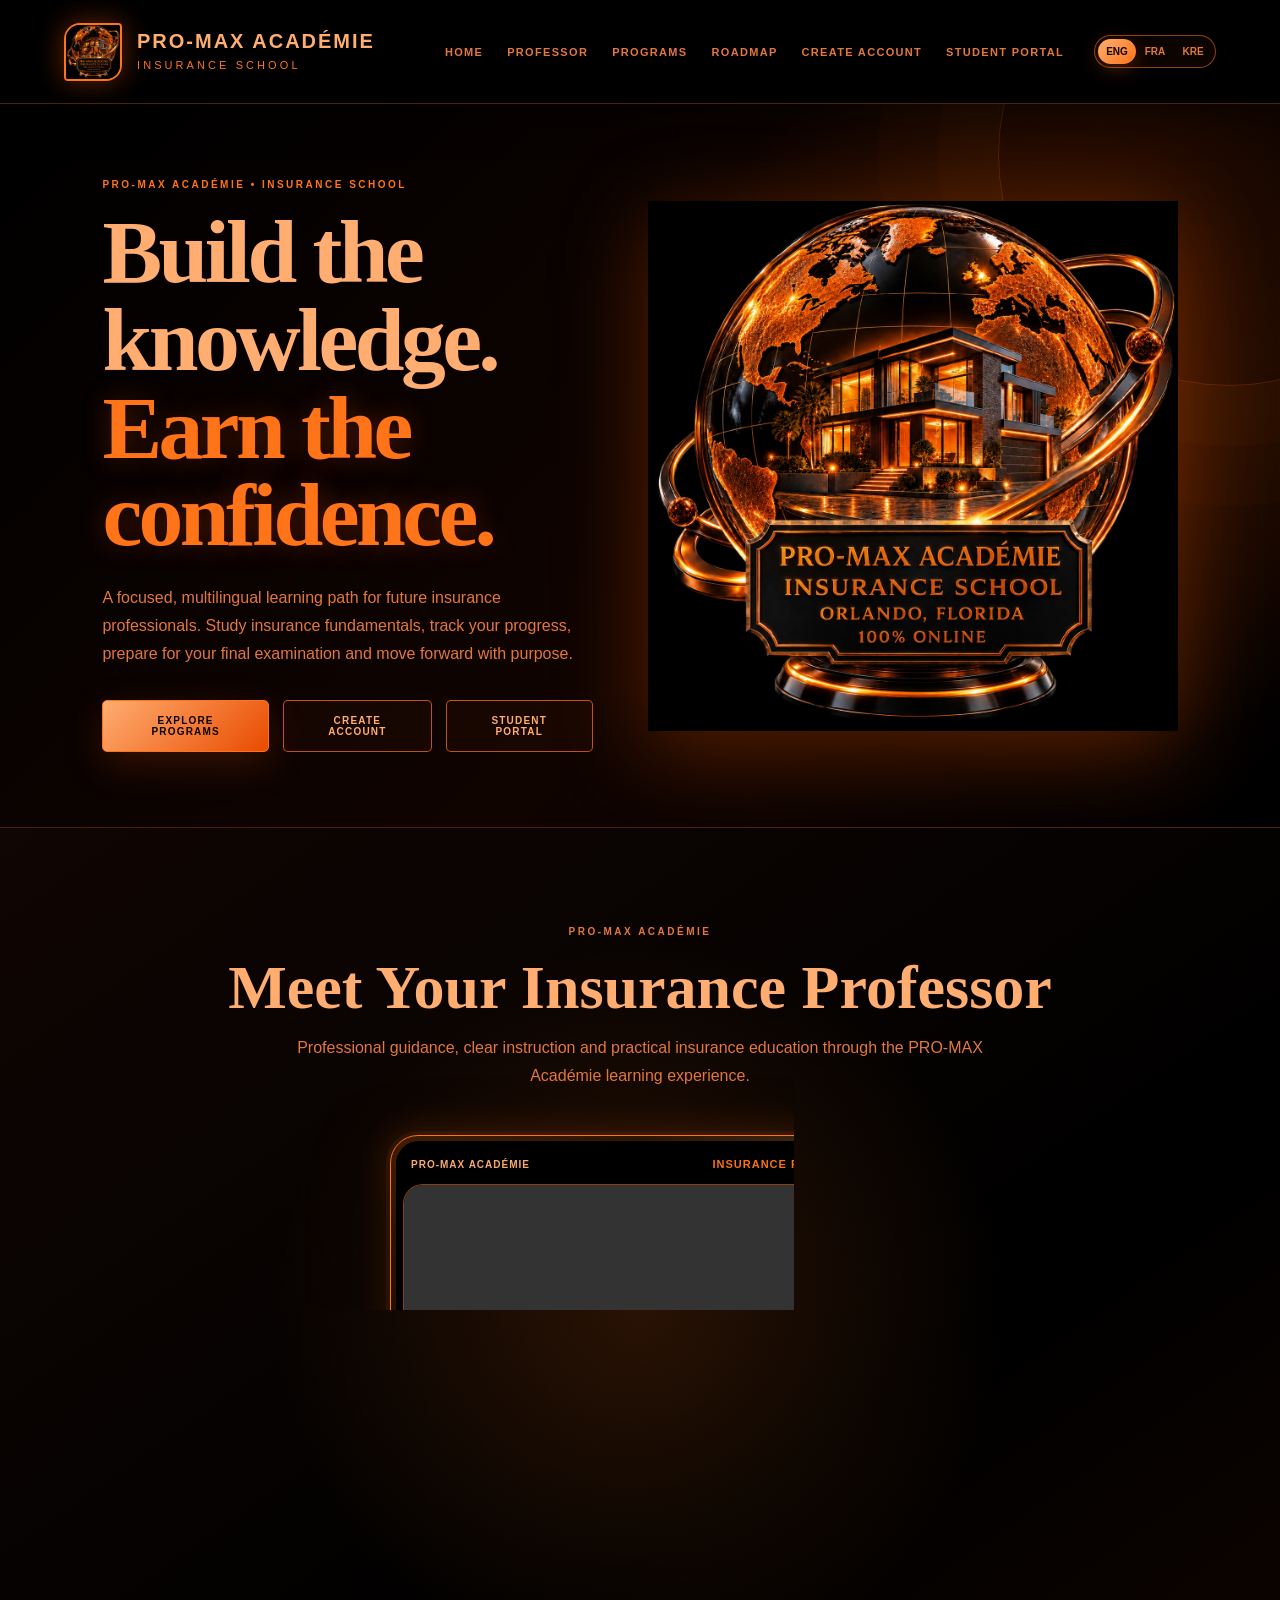
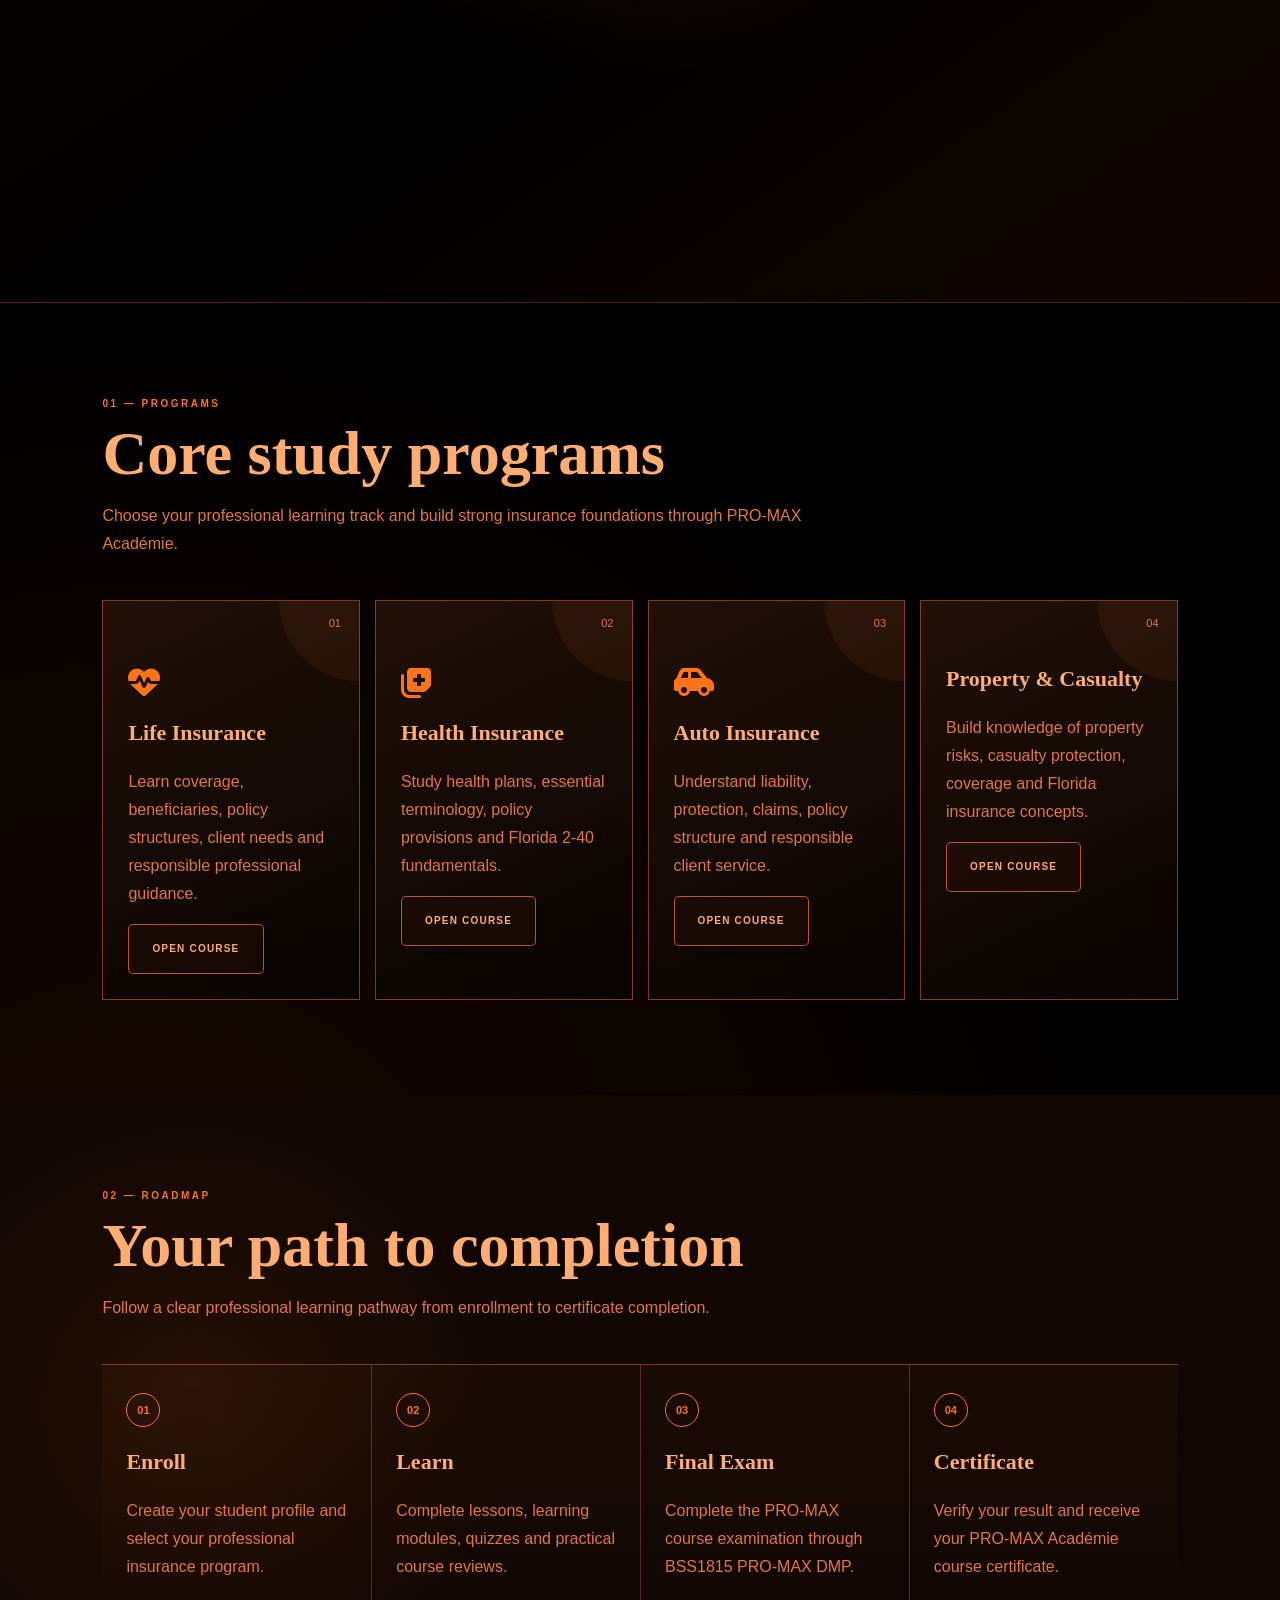
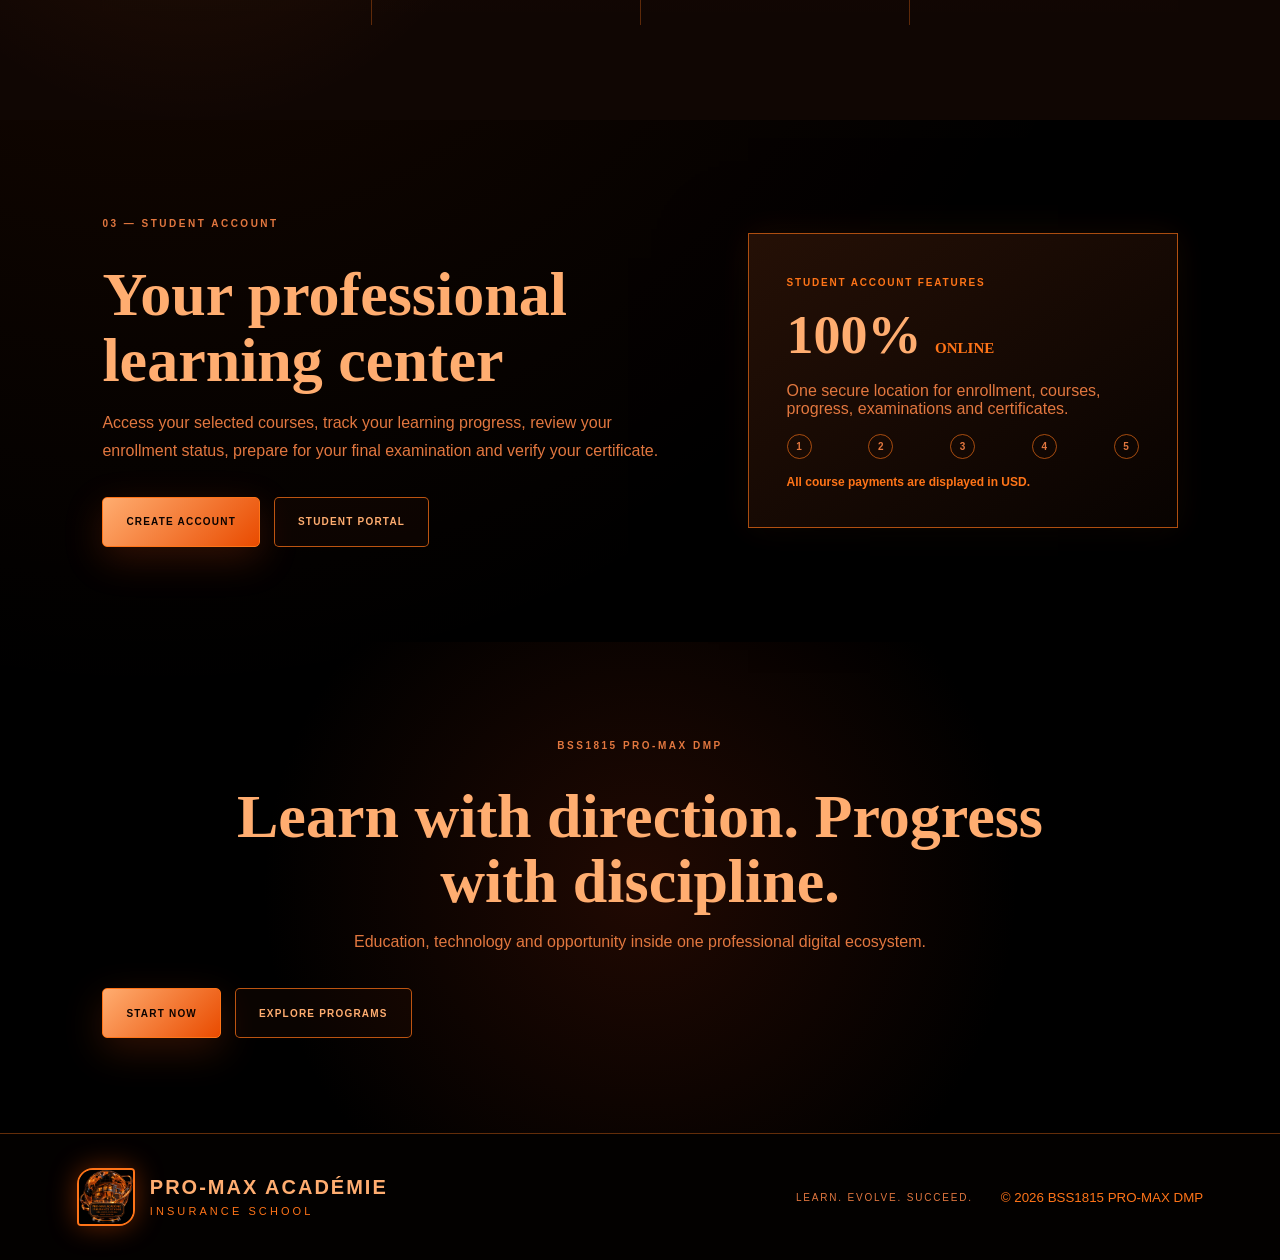
==== commit 21b82801: "Refactor index.html for better readability Refactor HTML structure and improve formatting." ====
--- a/index.html
+++ b/index.html
@@ -2,7 +2,12 @@
 <html lang="en" id="htmlRoot" translate="no">
 <head>
   <meta charset="UTF-8">
-  <meta name="viewport" content="width=device-width, initial-scale=1.0">
+
+  <meta
+    name="viewport"
+    content="width=device-width, initial-scale=1.0"
+  >
+
   <meta name="theme-color" content="#000000">
   <meta name="google" content="notranslate">
 
@@ -14,6 +19,7 @@
   <title>PRO-MAX Académie | Insurance School</title>
 
   <link rel="preconnect" href="https://fonts.googleapis.com">
+
   <link
     rel="preconnect"
     href="https://fonts.gstatic.com"
@@ -46,9 +52,10 @@
       width: 100%;
       height: auto;
       object-fit: contain;
-      filter: drop-shadow(
-        0 20px 45px rgba(255, 90, 0, 0.31)
-      );
+      filter:
+        drop-shadow(
+          0 20px 45px rgba(255, 90, 0, 0.31)
+        );
     }
 
     .professor-section {
@@ -146,8 +153,10 @@
       aspect-ratio: 9 / 16;
       border: 1px solid rgba(255, 116, 24, 0.55);
       border-radius: 20px;
+      object-fit: contain;
       background: #000000;
-      box-shadow: 0 18px 45px rgba(0, 0, 0, 0.50);
+      box-shadow:
+        0 18px 45px rgba(0, 0, 0, 0.50);
     }
 
     @media (max-width: 900px) {
@@ -204,7 +213,10 @@
     </a>
 
     <nav aria-label="Main navigation">
-      <a href="#home" data-i18n="navHome">Home</a>
+
+      <a href="#home" data-i18n="navHome">
+        Home
+      </a>
 
       <a href="#professor" data-i18n="navProfessor">
         Professor
@@ -231,9 +243,13 @@
       >
         Student Portal
       </a>
+
     </nav>
 
-    <div class="langs" aria-label="Language selector">
+    <div
+      class="langs"
+      aria-label="Language selector"
+    >
       <button
         type="button"
         class="active"
@@ -255,8 +271,6 @@
 
   <main>
 
-    <!-- HERO -->
-
     <section class="hero" id="home">
 
       <div class="hero-copy">
@@ -324,8 +338,6 @@
 
     </section>
 
-    <!-- INSURANCE PROFESSOR — YOUTUBE VIDEO -->
-
     <section
       class="professor-section"
       id="professor"
@@ -365,16 +377,20 @@
 
           </div>
 
-          <iframe
+          <video
             id="insuranceProfessorVideo"
             class="professor-video"
-            src="https://www.youtube.com/embed/uPXnSzZdTn0?rel=0"
-            title="PRO-MAX Académie Insurance Professor"
-            loading="lazy"
-            allow="accelerometer; autoplay; clipboard-write; encrypted-media; gyroscope; picture-in-picture; web-share"
-            referrerpolicy="strict-origin-when-cross-origin"
-            allowfullscreen
-          ></iframe>
+            controls
+            playsinline
+            preload="metadata"
+          >
+            <source
+              src="./promax-insurance-professor-clean-final.mp4"
+              type="video/mp4"
+            >
+
+            Your browser does not support HTML5 video.
+          </video>
 
         </div>
 
@@ -382,9 +398,10 @@
 
     </section>
 
-    <!-- PROGRAMS -->
-
-    <section class="section" id="programs">
+    <section
+      class="section"
+      id="programs"
+    >
 
       <p class="kicker">
         01 — PROGRAMS
@@ -517,9 +534,10 @@
 
     </section>
 
-    <!-- ROADMAP -->
-
-    <section class="section dark" id="roadmap">
+    <section
+      class="section dark"
+      id="roadmap"
+    >
 
       <p class="kicker">
         02 — ROADMAP
@@ -599,8 +617,6 @@
       </div>
 
     </section>
-
-    <!-- STUDENT CENTER -->
 
     <section
       class="section payment"
@@ -679,8 +695,6 @@
       </aside>
 
     </section>
-
-    <!-- FINAL CTA -->
 
     <section class="cta">
 
